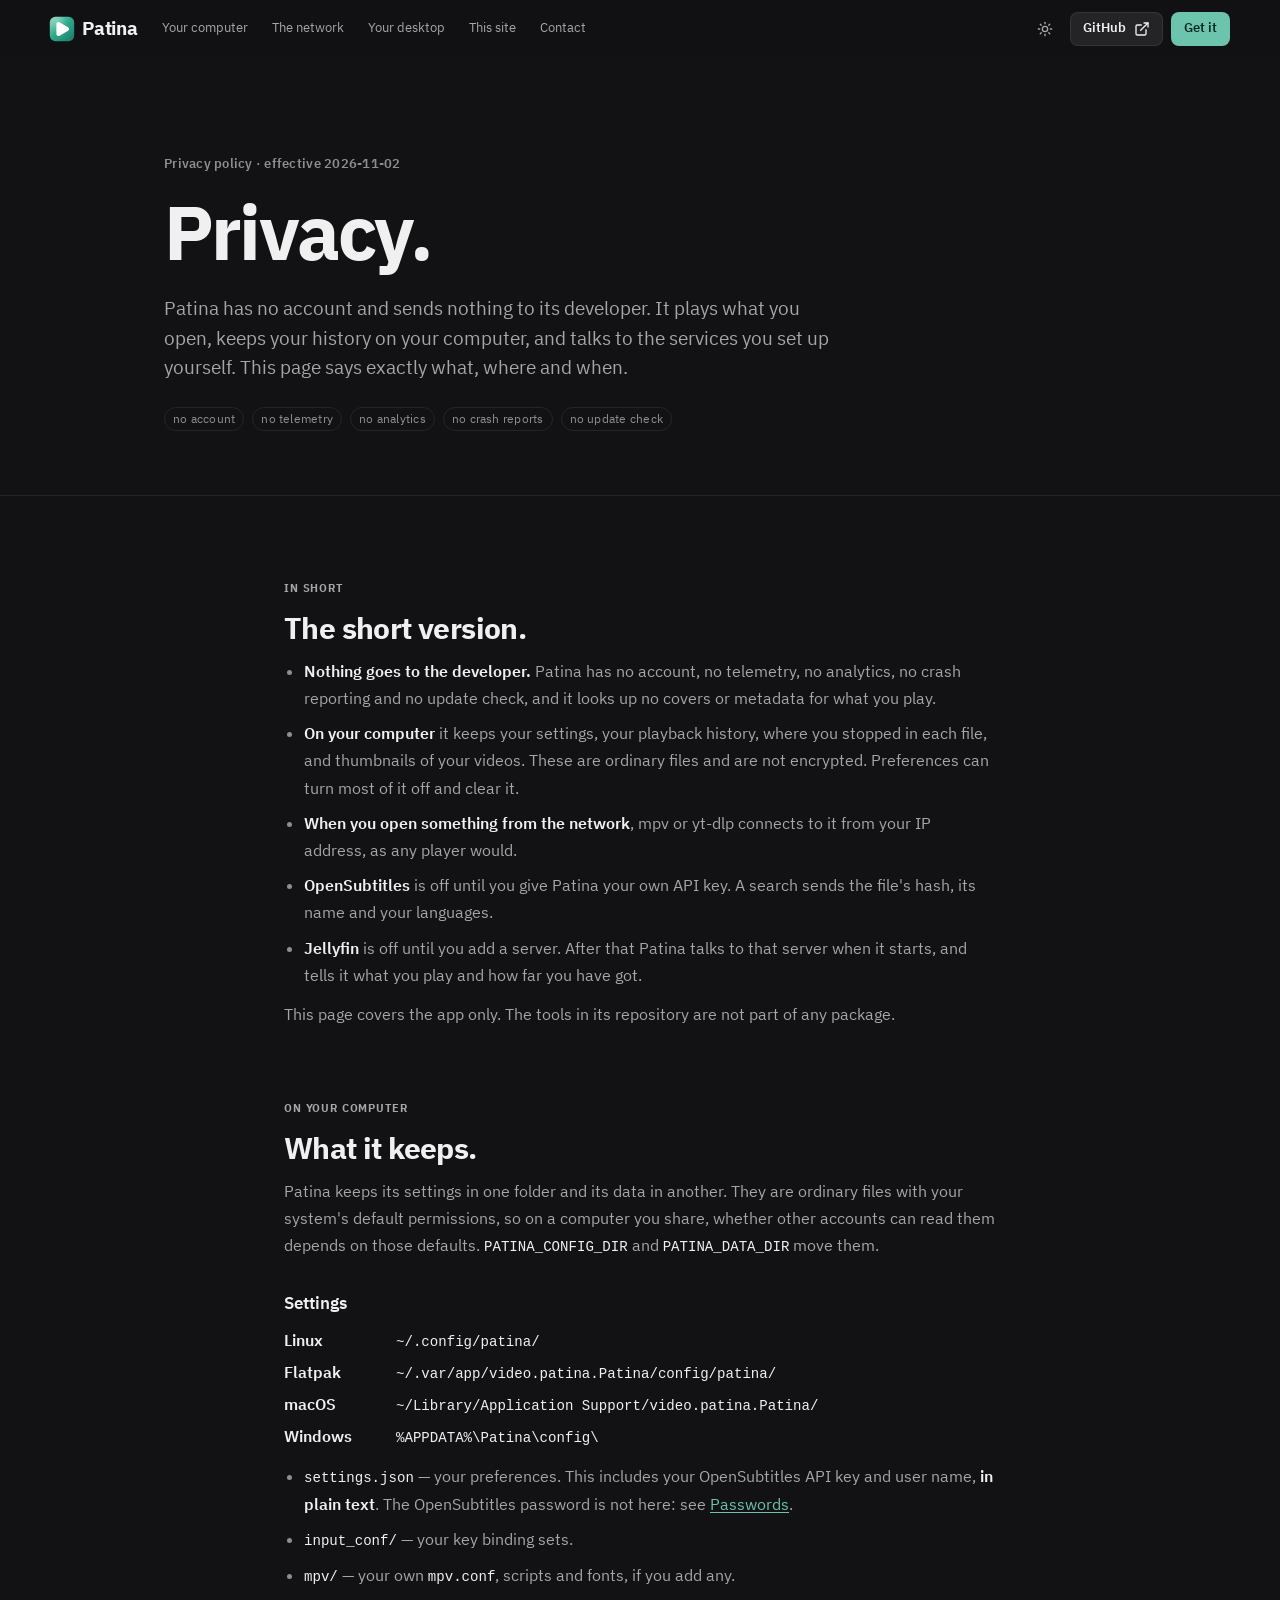
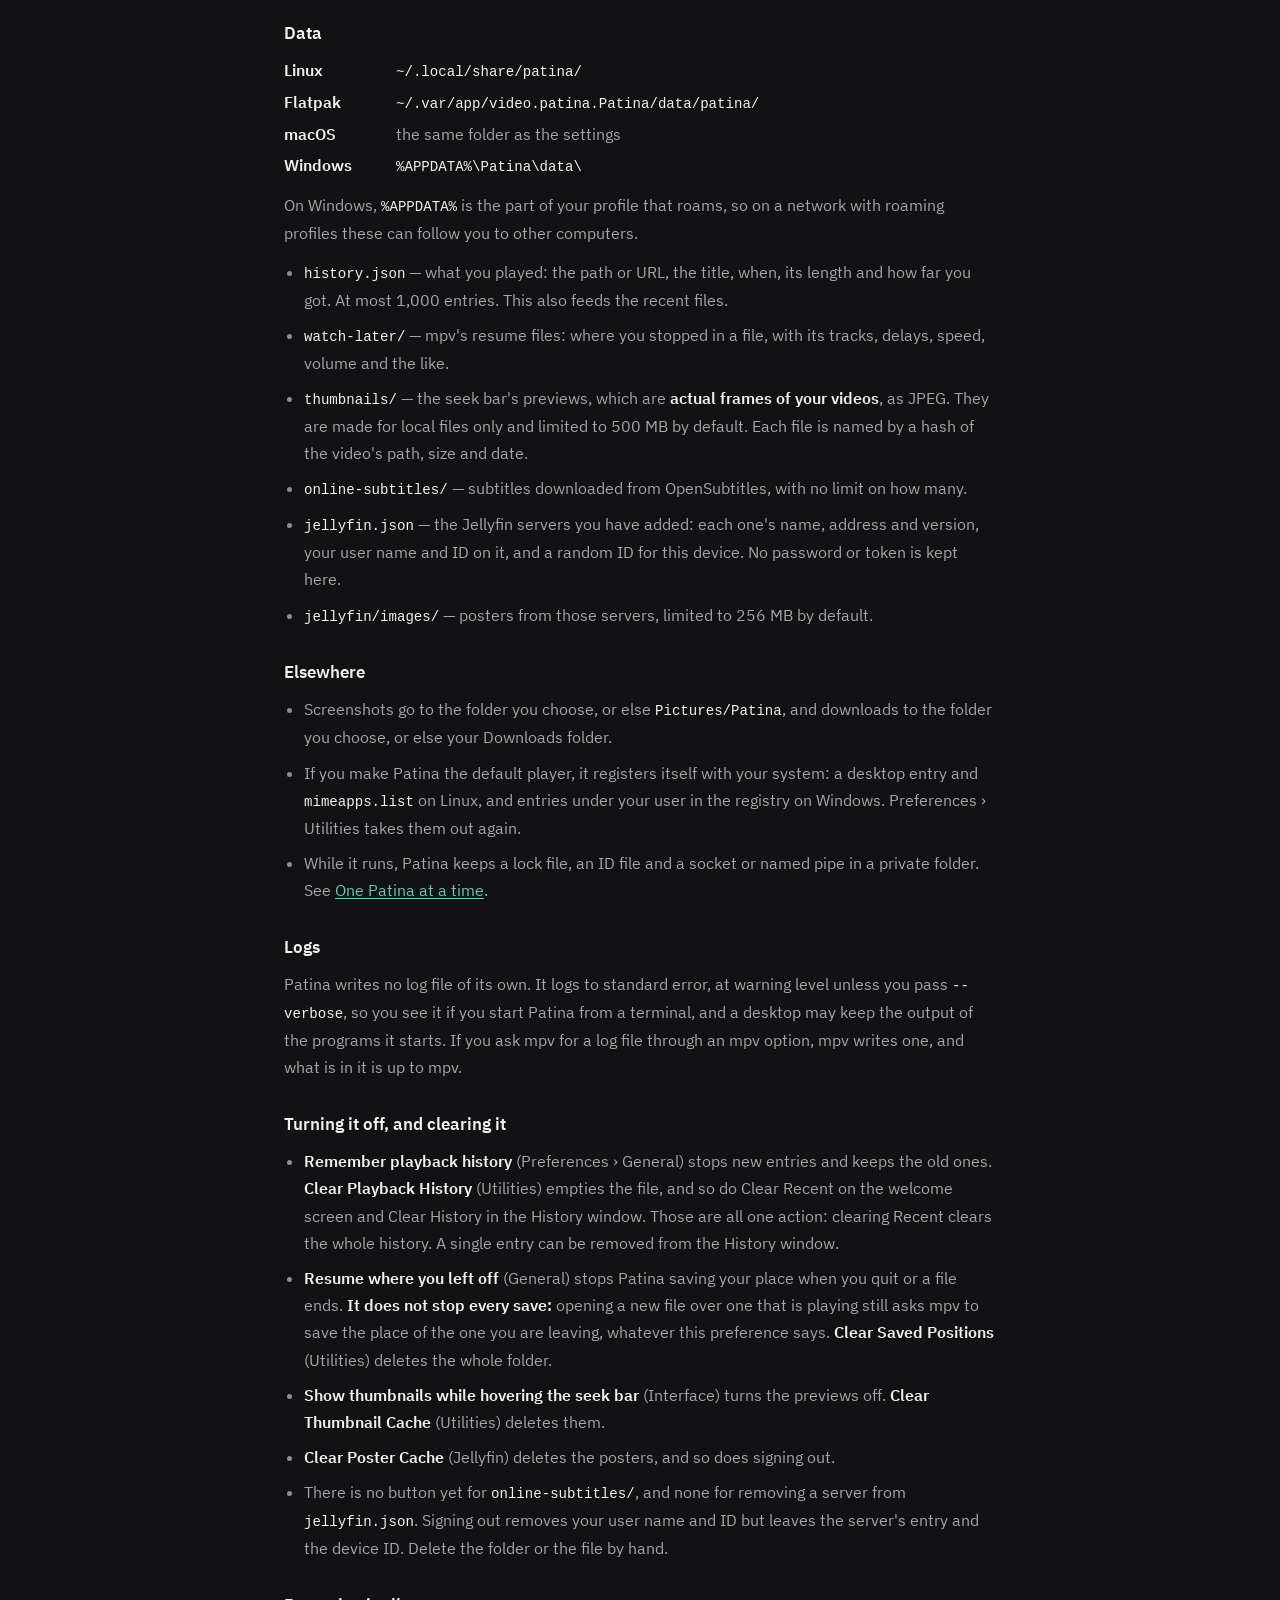
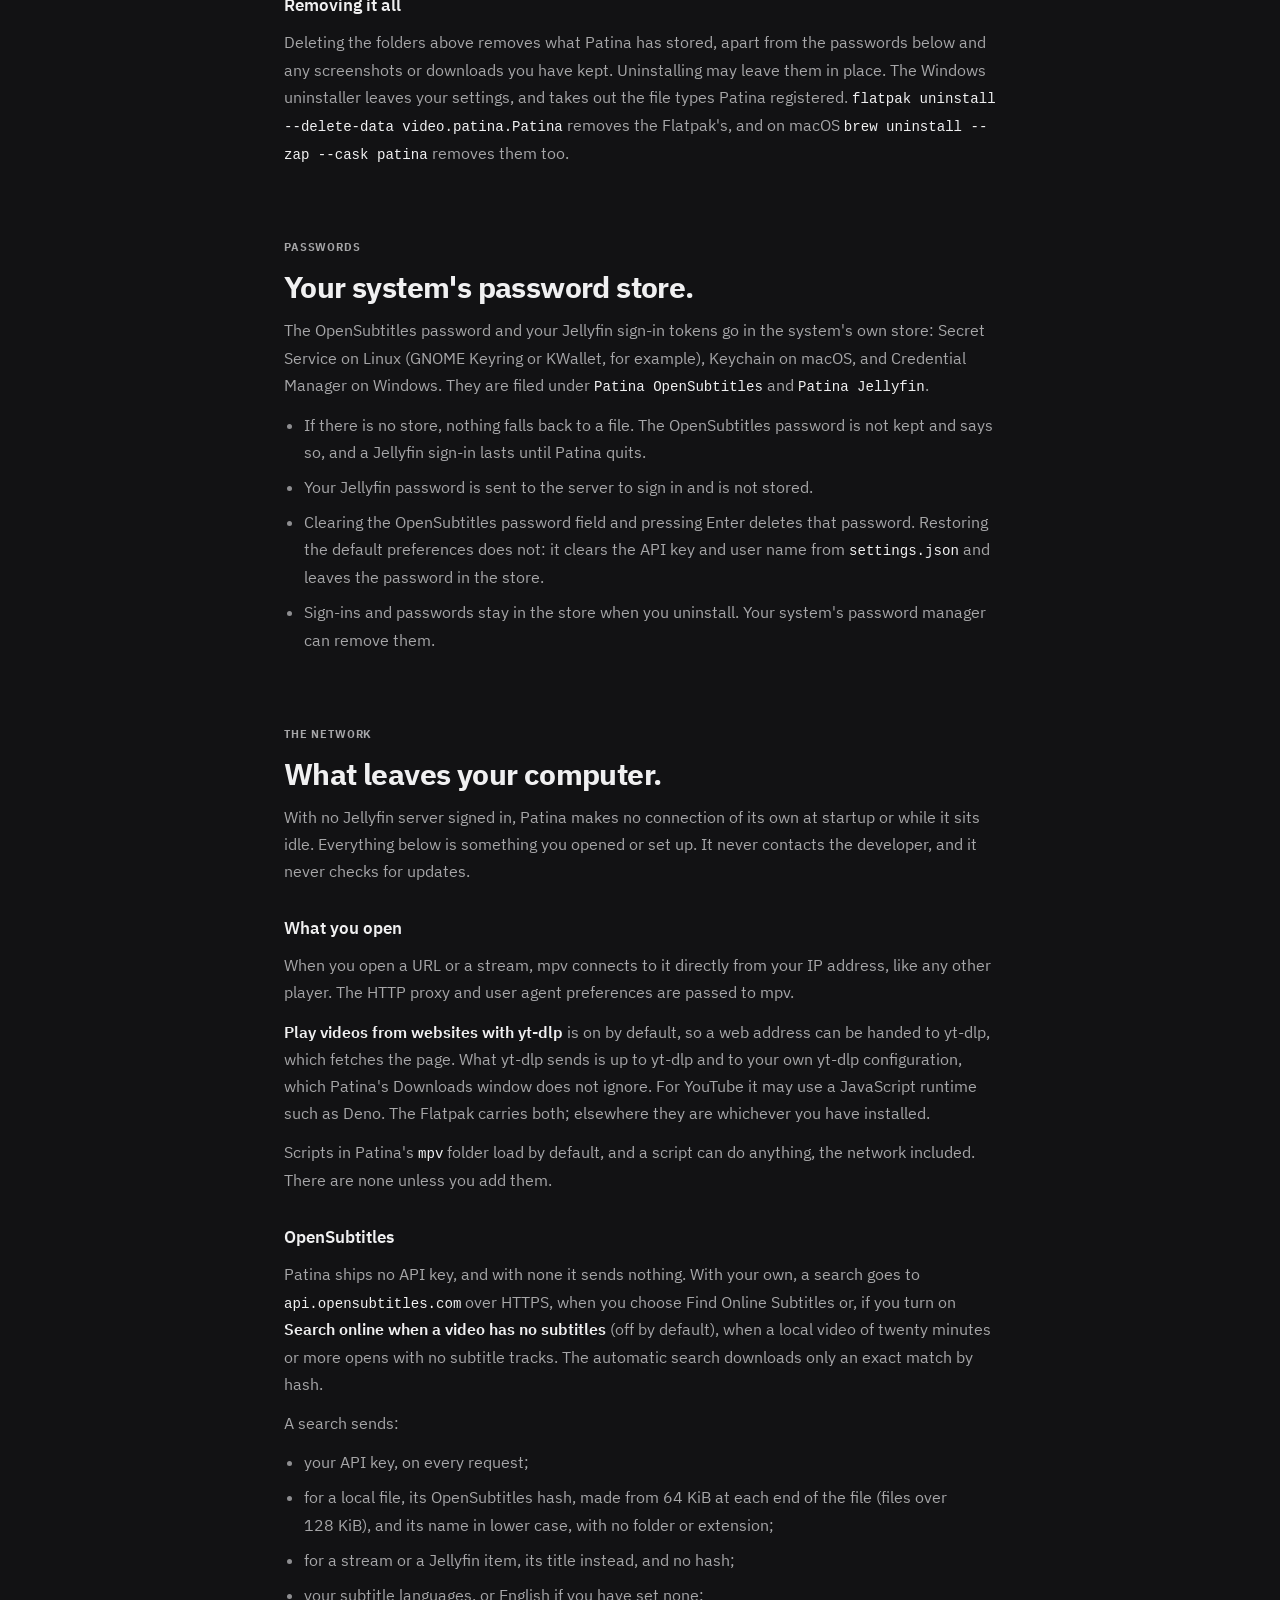
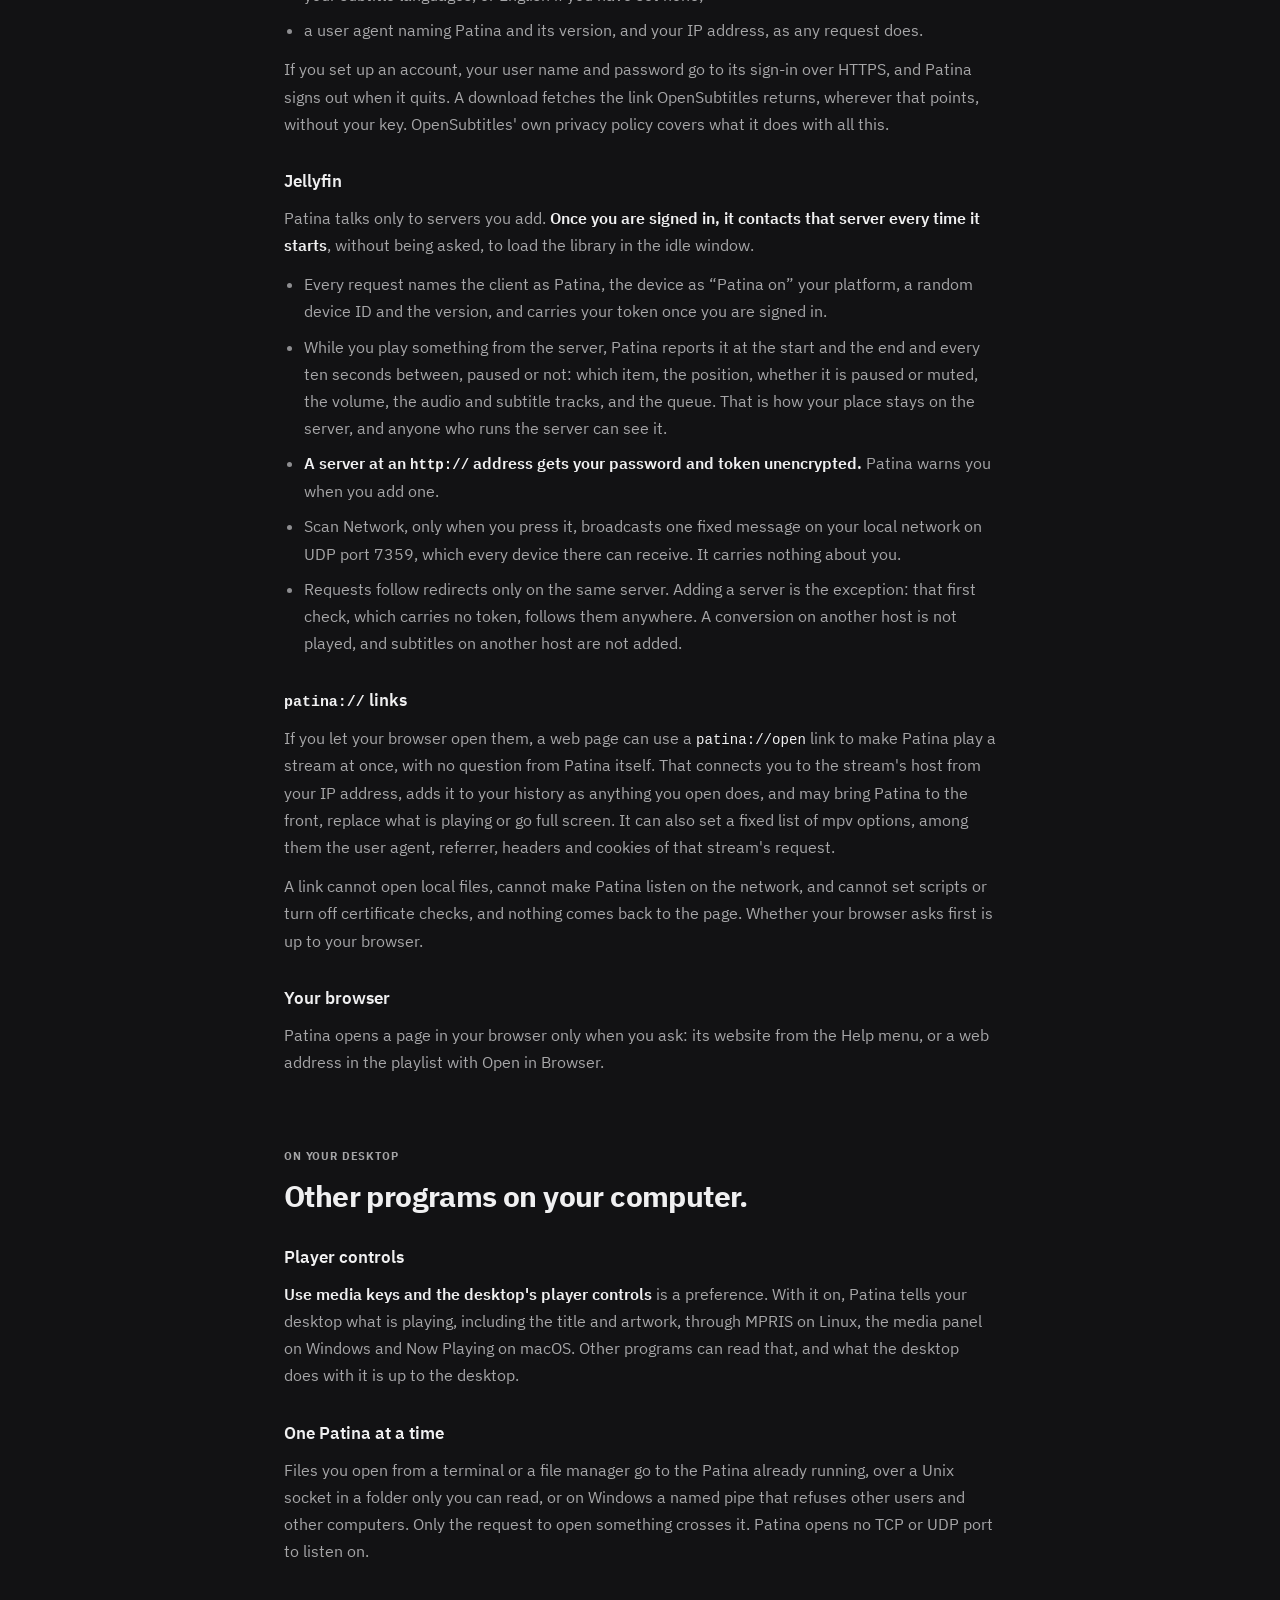
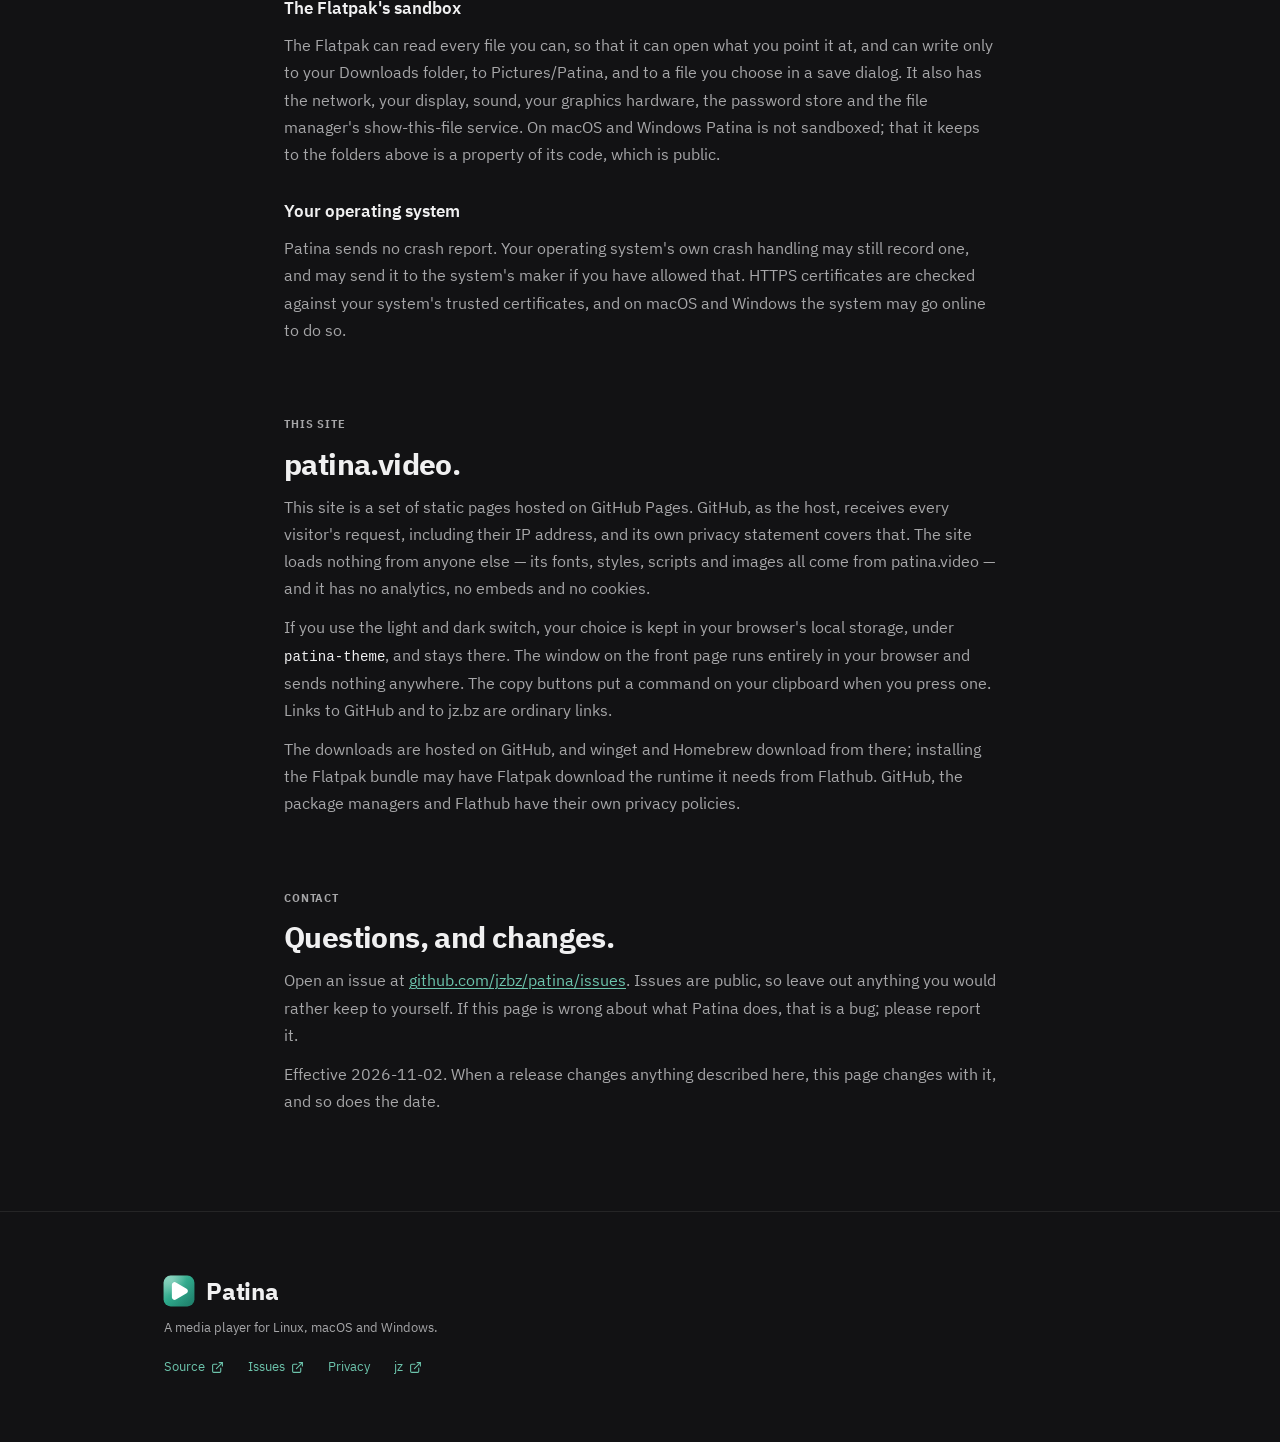
==== privacy/index.html @ 75a0292d "Add the patina.video site The front page rebuilds the player's window from the app's own sizes and w" ====
<!doctype html>
<html lang="en">
<head>
<meta charset="utf-8">
<meta name="viewport" content="width=device-width, initial-scale=1">
<title>Privacy — Patina</title>
<meta name="description" content="What Patina keeps on your computer, what it sends over the network and to whom, and what it does not do.">
<meta name="color-scheme" content="dark light">
<link rel="icon" href="../assets/images/icon.svg" type="image/svg+xml">
<link rel="icon" href="../favicon.png" sizes="32x32">
<link rel="apple-touch-icon" href="../assets/images/apple-touch-icon.png">
<link rel="canonical" href="https://patina.video/privacy/">

<meta name="theme-color" content="#121214">

<meta property="og:type" content="website">
<meta property="og:site_name" content="Patina">
<meta property="og:title" content="Privacy — Patina">
<meta property="og:description" content="What Patina keeps on your computer, what it sends over the network and to whom, and what it does not do.">
<!-- Absolute on purpose, as on the front page: link scrapers fetch these
     without page context. -->
<meta property="og:url" content="https://patina.video/privacy/">
<meta property="og:image" content="https://patina.video/assets/images/og.png">
<meta property="og:image:type" content="image/png">
<meta property="og:image:width" content="1200">
<meta property="og:image:height" content="630">
<meta property="og:image:alt" content="Patina — your video, edge to edge. A media player for Linux, macOS and Windows, shown as a window playing a Mandelbrot set with a floating controller over it.">

<link rel="preload" href="../assets/fonts/ibm-plex-sans-regular.woff2" as="font" type="font/woff2" crossorigin>
<link rel="preload" href="../assets/fonts/ibm-plex-sans-bold.woff2" as="font" type="font/woff2" crossorigin>
<link rel="stylesheet" href="../assets/style.css">

<!-- The same stamp as the front page: a stored choice of light, before the
     first paint. -->
<script>
(function () {
    try {
        if (localStorage.getItem("patina-theme") === "light") {
            document.documentElement.classList.add("light");
        }
    } catch (e) {
        /* No storage available. The stylesheet's dark default stands. */
    }
}());
</script>
</head>
<body>

<!-- Lucide icons, ISC licensed: the one this page uses. -->
<svg class="sprite" aria-hidden="true" focusable="false" width="0" height="0">
  <defs>
    <symbol viewBox="0 0 24 24" id="i-external"><path d="M15 3h6v6"/><path d="M10 14 21 3"/><path d="M18 13v6a2 2 0 0 1-2 2H5a2 2 0 0 1-2-2V8a2 2 0 0 1 2-2h6"/></symbol>
  </defs>
</svg>

<a class="skip" href="#main">Skip to content</a>

<header class="site-head" id="siteHead">
  <div class="head-inner">
    <a class="brand" href="../" aria-label="Patina, home">
      <img class="brand-icon" src="../assets/images/icon.svg" alt="" width="30" height="30">
      <span class="brand-word">Patina</span>
    </a>

    <nav class="head-nav" aria-label="Sections">
      <a href="#computer">Your computer</a>
      <a href="#network">The network</a>
      <a href="#desktop">Your desktop</a>
      <a href="#website">This site</a>
      <a href="#contact">Contact</a>
    </nav>

    <div class="head-actions">
      <button class="btn btn-ghost btn-icon" id="theme-toggle" type="button" hidden
              aria-pressed="false" aria-label="Dark theme">
        <svg class="ico ico-sun" aria-hidden="true" viewBox="0 0 24 24"><circle cx="12" cy="12" r="4"/><path d="M12 2v2"/><path d="M12 20v2"/><path d="m4.93 4.93 1.41 1.41"/><path d="m17.66 17.66 1.41 1.41"/><path d="M2 12h2"/><path d="M20 12h2"/><path d="m6.34 17.66-1.41 1.41"/><path d="m19.07 4.93-1.41 1.41"/></svg>
        <svg class="ico ico-moon" aria-hidden="true" viewBox="0 0 24 24"><path d="M12 3a6 6 0 0 0 9 9 9 9 0 1 1-9-9Z"/></svg>
      </button>
      <a class="btn" href="https://github.com/jzbz/patina">
        GitHub<svg class="ico" aria-hidden="true"><use href="#i-external"/></svg>
      </a>
      <a class="btn btn-primary" href="../#get">Get it</a>
    </div>
  </div>
</header>

<main id="main" tabindex="-1">

<!-- Every statement on this page was read out of the app's source, at master on
     the date below; nothing here comes from watching it run. What mpv, yt-dlp
     and Deno do is their own affair and is said no more strongly than that. -->

<section class="hero" id="top">
  <div class="wrap">
    <p class="eyebrow">Privacy policy &middot; effective 2026-11-02</p>
    <h1 class="hero-h1">Privacy.</h1>
    <p class="hero-deck">
      Patina has no account and sends nothing to its developer. It plays what
      you open, keeps your history on your computer, and talks to the services
      you set up yourself. This page says exactly what, where and when.
    </p>
    <p class="negations"><span>no account</span><span>no telemetry</span><span>no analytics</span><span>no crash reports</span><span>no update check</span></p>
  </div>
</section>

<div class="prose">
  <div class="wrap wrap-narrow">

    <!-- ------------------------------------------------------ in short -->
    <section id="summary" aria-labelledby="summary-h">
      <p class="section-label">In short</p>
      <h2 id="summary-h">The short version.</h2>
      <ul>
        <li>
          <strong>Nothing goes to the developer.</strong> Patina has no account,
          no telemetry, no analytics, no crash reporting and no update check, and
          it looks up no covers or metadata for what you play.
        </li>
        <li>
          <strong>On your computer</strong> it keeps your settings, your playback
          history, where you stopped in each file, and thumbnails of your videos.
          These are ordinary files and are not encrypted. Preferences can turn
          most of it off and clear it.
        </li>
        <li>
          <strong>When you open something from the network</strong>, mpv or
          yt-dlp connects to it from your IP address, as any player would.
        </li>
        <li>
          <strong>OpenSubtitles</strong> is off until you give Patina your own API
          key. A search sends the file's hash, its name and your languages.
        </li>
        <li>
          <strong>Jellyfin</strong> is off until you add a server. After that
          Patina talks to that server when it starts, and tells it what you play
          and how far you have got.
        </li>
      </ul>
      <p>
        This page covers the app only. The tools in its repository are not part
        of any package.
      </p>
    </section>

    <!-- ------------------------------------------------- your computer -->
    <section id="computer" aria-labelledby="computer-h">
      <p class="section-label">On your computer</p>
      <h2 id="computer-h">What it keeps.</h2>
      <p>
        Patina keeps its settings in one folder and its data in another. They
        are ordinary files with your system's default permissions, so on a
        computer you share, whether other accounts can read them depends on
        those defaults. <code>PATINA_CONFIG_DIR</code> and
        <code>PATINA_DATA_DIR</code> move them.
      </p>

      <h3>Settings</h3>
      <ul class="paths">
        <li><b>Linux</b> <span><code>~/.config/patina/</code></span></li>
        <li><b>Flatpak</b> <span><code>~/.var/app/video.patina.Patina/config/patina/</code></span></li>
        <li><b>macOS</b> <span><code>~/Library/Application Support/video.patina.Patina/</code></span></li>
        <li><b>Windows</b> <span><code>%APPDATA%\Patina\config\</code></span></li>
      </ul>
      <ul>
        <li>
          <code>settings.json</code> &mdash; your preferences. This includes your
          OpenSubtitles API key and user name, <strong>in plain text</strong>. The
          OpenSubtitles password is not here: see <a href="#passwords">Passwords</a>.
        </li>
        <li><code>input_conf/</code> &mdash; your key binding sets.</li>
        <li><code>mpv/</code> &mdash; your own <code>mpv.conf</code>, scripts and fonts, if you add any.</li>
      </ul>

      <h3>Data</h3>
      <ul class="paths">
        <li><b>Linux</b> <span><code>~/.local/share/patina/</code></span></li>
        <li><b>Flatpak</b> <span><code>~/.var/app/video.patina.Patina/data/patina/</code></span></li>
        <li><b>macOS</b> <span>the same folder as the settings</span></li>
        <li><b>Windows</b> <span><code>%APPDATA%\Patina\data\</code></span></li>
      </ul>
      <p>
        On Windows, <code>%APPDATA%</code> is the part of your profile that roams,
        so on a network with roaming profiles these can follow you to other
        computers.
      </p>
      <ul>
        <li>
          <code>history.json</code> &mdash; what you played: the path or URL, the
          title, when, its length and how far you got. At most 1,000 entries. This
          also feeds the recent files.
        </li>
        <li>
          <code>watch-later/</code> &mdash; mpv's resume files: where you stopped
          in a file, with its tracks, delays, speed, volume and the like.
        </li>
        <li>
          <code>thumbnails/</code> &mdash; the seek bar's previews, which are
          <strong>actual frames of your videos</strong>, as JPEG. They are made for
          local files only and limited to 500&nbsp;MB by default. Each file is named
          by a hash of the video's path, size and date.
        </li>
        <li>
          <code>online-subtitles/</code> &mdash; subtitles downloaded from
          OpenSubtitles, with no limit on how many.
        </li>
        <li>
          <code>jellyfin.json</code> &mdash; the Jellyfin servers you have added:
          each one's name, address and version, your user name and ID on it, and a
          random ID for this device. No password or token is kept here.
        </li>
        <li>
          <code>jellyfin/images/</code> &mdash; posters from those servers, limited
          to 256&nbsp;MB by default.
        </li>
      </ul>

      <h3>Elsewhere</h3>
      <ul>
        <li>
          Screenshots go to the folder you choose, or else
          <code>Pictures/Patina</code>, and downloads to the folder you choose, or
          else your Downloads folder.
        </li>
        <li>
          If you make Patina the default player, it registers itself with your
          system: a desktop entry and <code>mimeapps.list</code> on Linux, and
          entries under your user in the registry on Windows. Preferences &rsaquo;
          Utilities takes them out again.
        </li>
        <li>
          While it runs, Patina keeps a lock file, an ID file and a socket or named
          pipe in a private folder. See <a href="#one-patina">One Patina at a time</a>.
        </li>
      </ul>

      <h3>Logs</h3>
      <p>
        Patina writes no log file of its own. It logs to standard error, at
        warning level unless you pass <code>--verbose</code>, so you see it if you
        start Patina from a terminal, and a desktop may keep the output of the
        programs it starts. If you ask mpv for a log file through an mpv option,
        mpv writes one, and what is in it is up to mpv.
      </p>

      <h3 id="turning-off">Turning it off, and clearing it</h3>
      <ul>
        <li>
          <strong>Remember playback history</strong> (Preferences &rsaquo; General)
          stops new entries and keeps the old ones. <strong>Clear Playback
          History</strong> (Utilities) empties the file, and so do Clear Recent on
          the welcome screen and Clear History in the History window. Those are all
          one action: clearing Recent clears the whole history. A single entry can
          be removed from the History window.
        </li>
        <li>
          <strong>Resume where you left off</strong> (General) stops Patina saving
          your place when you quit or a file ends. <strong>It does not stop every
          save:</strong> opening a new file over one that is playing still asks mpv
          to save the place of the one you are leaving, whatever this preference
          says. <strong>Clear Saved Positions</strong> (Utilities) deletes the whole
          folder.
        </li>
        <li>
          <strong>Show thumbnails while hovering the seek bar</strong> (Interface)
          turns the previews off. <strong>Clear Thumbnail Cache</strong> (Utilities)
          deletes them.
        </li>
        <li>
          <strong>Clear Poster Cache</strong> (Jellyfin) deletes the posters, and so
          does signing out.
        </li>
        <li>
          There is no button yet for <code>online-subtitles/</code>, and none for
          removing a server from <code>jellyfin.json</code>. Signing out removes your
          user name and ID but leaves the server's entry and the device ID. Delete
          the folder or the file by hand.
        </li>
      </ul>

      <h3>Removing it all</h3>
      <p>
        Deleting the folders above removes what Patina has stored, apart from the
        passwords below and any screenshots or downloads you have kept.
        Uninstalling may leave them in place. The Windows uninstaller leaves your
        settings, and takes out the file types Patina registered.
        <code>flatpak uninstall --delete-data video.patina.Patina</code> removes the
        Flatpak's, and on macOS <code>brew uninstall --zap --cask patina</code>
        removes them too.
      </p>
    </section>

    <!-- ---------------------------------------------------- passwords -->
    <section id="passwords" aria-labelledby="passwords-h">
      <p class="section-label">Passwords</p>
      <h2 id="passwords-h">Your system's password store.</h2>
      <p>
        The OpenSubtitles password and your Jellyfin sign-in tokens go in the
        system's own store: Secret Service on Linux (GNOME Keyring or KWallet, for
        example), Keychain on macOS, and Credential Manager on Windows. They are
        filed under <code>Patina OpenSubtitles</code> and <code>Patina Jellyfin</code>.
      </p>
      <ul>
        <li>
          If there is no store, nothing falls back to a file. The OpenSubtitles
          password is not kept and says so, and a Jellyfin sign-in lasts until
          Patina quits.
        </li>
        <li>Your Jellyfin password is sent to the server to sign in and is not stored.</li>
        <li>
          Clearing the OpenSubtitles password field and pressing Enter deletes that
          password. Restoring the default preferences does not: it clears the API
          key and user name from <code>settings.json</code> and leaves the password
          in the store.
        </li>
        <li>
          Sign-ins and passwords stay in the store when you uninstall. Your system's
          password manager can remove them.
        </li>
      </ul>
    </section>

    <!-- ---------------------------------------------------- the network -->
    <section id="network" aria-labelledby="network-h">
      <p class="section-label">The network</p>
      <h2 id="network-h">What leaves your computer.</h2>
      <p>
        With no Jellyfin server signed in, Patina makes no connection of its own at
        startup or while it sits idle. Everything below is something you opened or
        set up. It never contacts the developer, and it never checks for updates.
      </p>

      <h3>What you open</h3>
      <p>
        When you open a URL or a stream, mpv connects to it directly from your IP
        address, like any other player. The HTTP proxy and user agent preferences
        are passed to mpv.
      </p>
      <p>
        <strong>Play videos from websites with yt-dlp</strong> is on by default, so
        a web address can be handed to yt-dlp, which fetches the page. What yt-dlp
        sends is up to yt-dlp and to your own yt-dlp configuration, which Patina's
        Downloads window does not ignore. For YouTube it may use a JavaScript
        runtime such as Deno. The Flatpak carries both; elsewhere they are whichever
        you have installed.
      </p>
      <p>
        Scripts in Patina's <code>mpv</code> folder load by default, and a script can
        do anything, the network included. There are none unless you add them.
      </p>

      <h3>OpenSubtitles</h3>
      <p>
        Patina ships no API key, and with none it sends nothing. With your own, a
        search goes to <code>api.opensubtitles.com</code> over HTTPS, when you choose
        Find Online Subtitles or, if you turn on <strong>Search online when a video
        has no subtitles</strong> (off by default), when a local video of twenty
        minutes or more opens with no subtitle tracks. The automatic search downloads
        only an exact match by hash.
      </p>
      <p>A search sends:</p>
      <ul>
        <li>your API key, on every request;</li>
        <li>
          for a local file, its OpenSubtitles hash, made from 64&nbsp;KiB at each end
          of the file (files over 128&nbsp;KiB), and its name in lower case, with no
          folder or extension;
        </li>
        <li>for a stream or a Jellyfin item, its title instead, and no hash;</li>
        <li>your subtitle languages, or English if you have set none;</li>
        <li>a user agent naming Patina and its version, and your IP address, as any request does.</li>
      </ul>
      <p>
        If you set up an account, your user name and password go to its sign-in over
        HTTPS, and Patina signs out when it quits. A download fetches the link
        OpenSubtitles returns, wherever that points, without your key. OpenSubtitles'
        own privacy policy covers what it does with all this.
      </p>

      <h3>Jellyfin</h3>
      <p>
        Patina talks only to servers you add. <strong>Once you are signed in, it
        contacts that server every time it starts</strong>, without being asked, to
        load the library in the idle window.
      </p>
      <ul>
        <li>
          Every request names the client as Patina, the device as &ldquo;Patina on&rdquo;
          your platform, a random device ID and the version, and carries your token
          once you are signed in.
        </li>
        <li>
          While you play something from the server, Patina reports it at the start and
          the end and every ten seconds between, paused or not: which item, the
          position, whether it is paused or muted, the volume, the audio and subtitle
          tracks, and the queue. That is how your place stays on the server, and anyone
          who runs the server can see it.
        </li>
        <li>
          <strong>A server at an <code>http://</code> address gets your password and
          token unencrypted.</strong> Patina warns you when you add one.
        </li>
        <li>
          Scan Network, only when you press it, broadcasts one fixed message on your
          local network on UDP port 7359, which every device there can receive. It
          carries nothing about you.
        </li>
        <li>
          Requests follow redirects only on the same server. Adding a server is the
          exception: that first check, which carries no token, follows them anywhere. A
          conversion on another host is not played, and subtitles on another host are
          not added.
        </li>
      </ul>

      <h3><code>patina://</code> links</h3>
      <p>
        If you let your browser open them, a web page can use a
        <code>patina://open</code> link to make Patina play a stream at once, with no
        question from Patina itself. That connects you to the stream's host from your
        IP address, adds it to your history as anything you open does, and may bring
        Patina to the front, replace what is playing or go full screen. It can also set
        a fixed list of mpv options, among them the user agent, referrer, headers and
        cookies of that stream's request.
      </p>
      <p>
        A link cannot open local files, cannot make Patina listen on the network, and
        cannot set scripts or turn off certificate checks, and nothing comes back to the
        page. Whether your browser asks first is up to your browser.
      </p>

      <h3>Your browser</h3>
      <p>
        Patina opens a page in your browser only when you ask: its website from the Help
        menu, or a web address in the playlist with Open in Browser.
      </p>
    </section>

    <!-- --------------------------------------------------- your desktop -->
    <section id="desktop" aria-labelledby="desktop-h">
      <p class="section-label">On your desktop</p>
      <h2 id="desktop-h">Other programs on your computer.</h2>

      <h3>Player controls</h3>
      <p>
        <strong>Use media keys and the desktop's player controls</strong> is a
        preference. With it on, Patina tells your desktop what is playing, including
        the title and artwork, through MPRIS on Linux, the media panel on Windows and
        Now Playing on macOS. Other programs can read that, and what the desktop does
        with it is up to the desktop.
      </p>

      <h3 id="one-patina">One Patina at a time</h3>
      <p>
        Files you open from a terminal or a file manager go to the Patina already
        running, over a Unix socket in a folder only you can read, or on Windows a named
        pipe that refuses other users and other computers. Only the request to open
        something crosses it. Patina opens no TCP or UDP port to listen on.
      </p>

      <h3>The Flatpak's sandbox</h3>
      <p>
        The Flatpak can read every file you can, so that it can open what you point it
        at, and can write only to your Downloads folder, to Pictures/Patina, and to a
        file you choose in a save dialog. It also has the network, your display, sound,
        your graphics hardware, the password store and the file manager's
        show-this-file service. On macOS and Windows Patina is not sandboxed; that it
        keeps to the folders above is a property of its code, which is public.
      </p>

      <h3>Your operating system</h3>
      <p>
        Patina sends no crash report. Your operating system's own crash handling may
        still record one, and may send it to the system's maker if you have allowed
        that. HTTPS certificates are checked against your system's trusted certificates,
        and on macOS and Windows the system may go online to do so.
      </p>
    </section>

    <!-- -------------------------------------------------------- website -->
    <section id="website" aria-labelledby="website-h">
      <p class="section-label">This site</p>
      <h2 id="website-h">patina.video.</h2>
      <p>
        This site is a set of static pages hosted on GitHub Pages. GitHub, as the host,
        receives every visitor's request, including their IP address, and its own
        privacy statement covers that. The site loads nothing from anyone else &mdash;
        its fonts, styles, scripts and images all come from patina.video &mdash; and it
        has no analytics, no embeds and no cookies.
      </p>
      <p>
        If you use the light and dark switch, your choice is kept in your browser's local
        storage, under <code>patina-theme</code>, and stays there. The window on the front
        page runs entirely in your browser and sends nothing anywhere. The copy buttons
        put a command on your clipboard when you press one. Links to GitHub and to jz.bz
        are ordinary links.
      </p>
      <p>
        The downloads are hosted on GitHub, and winget and Homebrew download from
        there; installing the Flatpak bundle may have Flatpak download the runtime it needs
        from Flathub. GitHub, the package managers and Flathub have their own privacy
        policies.
      </p>
    </section>

    <!-- -------------------------------------------------------- contact -->
    <section id="contact" aria-labelledby="contact-h">
      <p class="section-label">Contact</p>
      <h2 id="contact-h">Questions, and changes.</h2>
      <p>
        Open an issue at
        <a href="https://github.com/jzbz/patina/issues">github.com/jzbz/patina/issues</a>.
        Issues are public, so leave out anything you would rather keep to yourself. If
        this page is wrong about what Patina does, that is a bug; please report it.
      </p>
      <p>
        Effective 2026-11-02. When a release changes anything described here, this page changes with it, and so does the date.
      </p>
    </section>

  </div>
</div>

</main>

<footer class="colophon">
  <div class="wrap colophon-inner">
    <div class="colophon-brand">
      <img class="brand-icon" src="../assets/images/icon.svg" alt="" width="38" height="38">
      <span class="wordmark">Patina</span>
      <p>A media player for Linux, macOS and Windows.</p>
    </div>

    <nav class="colophon-links" aria-label="Elsewhere">
      <a href="https://github.com/jzbz/patina">Source<svg class="ico" aria-hidden="true"><use href="#i-external"/></svg></a>
      <a href="https://github.com/jzbz/patina/issues">Issues<svg class="ico" aria-hidden="true"><use href="#i-external"/></svg></a>
      <a href="./">Privacy</a>
      <a href="https://jz.bz/">jz<svg class="ico" aria-hidden="true"><use href="#i-external"/></svg></a>
    </nav>
  </div>
</footer>

<script src="../assets/main.js"></script>
</body>
</html>
---- assets/style.css ----
/* patina.video
 *
 * The page's own tokens come first and move with the theme. The window rebuilt
 * in the page has its tokens further down, transcribed from the app's
 * ui/theme.slint: Patina has one palette, a dark one, so that window stays dark
 * on the light page as well, as the app would.
 */

/* ---------------------------------------------------------------- fonts */

/* IBM Plex Sans, which the app compiles in so that it looks the same on every
   system. These are the app's own files in WOFF2, otherwise untouched: "Plex"
   is a Reserved Font Name, and a subset would be a modified version that could
   not keep it. SIL Open Font License 1.1; see fonts/OFL.txt. */
@font-face {
    font-family: "IBM Plex Sans";
    src: url("fonts/ibm-plex-sans-regular.woff2") format("woff2");
    font-weight: 400;
    font-display: swap;
}
@font-face {
    font-family: "IBM Plex Sans";
    src: url("fonts/ibm-plex-sans-semibold.woff2") format("woff2");
    font-weight: 600;
    font-display: swap;
}
@font-face {
    font-family: "IBM Plex Sans";
    src: url("fonts/ibm-plex-sans-bold.woff2") format("woff2");
    font-weight: 700;
    font-display: swap;
}

/* --------------------------------------------------------------- tokens */

/* Dark is the default for everyone: this is a page about looking at video, and
   the app has no other palette. The theme control opts out into `.light`, and
   that choice is remembered. */
:root {
    /* The app's greys, which have no blue in them: smoke rather than
       the slate of the sibling sites. */
    --bg: #121214;
    --surface: #1b1b1d;
    --raised: #242426;
    --sunken: #0d0d0f;

    --hover: #ffffff14;
    --glass-raised: #ffffff24;

    --border: #ffffff14;
    --border-strong: #ffffff24;

    --text: #f0f0f1;
    /* theme.slint's secondary-text, #ffffff99, flattened onto the background.
       Its tertiary #ffffff5c is 2.9:1 there, too faint for what it would carry
       on a page, so this is lifted to 5.6:1. */
    --dim: #a6a6a8;
    --faint: #8e8e91;

    /* Verdigris: theme.slint's `playing`, the one green in the app, and a tone
       out of the icon's ground. The app's blue stays in the window, where it
       means what it means there. #0b2a23 on it is 7.5:1. */
    --accent: #6cc4ac;
    --accent-hover: #8fd6c2;
    --accent-ink: #0b2a23;

    --s1: 4px;
    --s2: 8px;
    --s3: 12px;
    --s4: 18px;
    --s5: 24px;
    --s6: 32px;

    --r-sm: 8px;
    --r-md: 12px;

    --t-micro: 10.5px;
    --t-small: 11.5px;
    --t-body: 13px;
    --t-title: 15px;
    --t-heading: 17px;

    --t-prose: 16px;
    --t-deck: 19px;

    --w-regular: 400;
    --w-medium: 600;
    --w-bold: 700;

    /* `quick` answers a pointer, `settle` is the window's own 200ms fade, and
       `ambient` is the glow, which nobody is meant to watch. */
    --quick: 120ms;
    --settle: 200ms;
    --ambient: 1200ms;

    --ui: "IBM Plex Sans", system-ui, -apple-system, "Segoe UI", Roboto,
        "Helvetica Neue", Arial, sans-serif;
    /* The application ships no monospace face, so machine values get whatever
       the platform calls its own. */
    --mono: ui-monospace, SFMono-Regular, "SF Mono", Menlo, Consolas,
        "Liberation Mono", monospace;
}

/* Chosen from the theme control only. */
:root.light {
    --bg: #f6f7f5;
    --surface: #ffffff;
    --raised: #eef0ed;
    --sunken: #ebedea;

    --hover: #0000000a;
    --glass-raised: #00000012;

    --border: #e1e4df;
    --border-strong: #cdd1cb;

    --text: #15191a;
    --dim: #535b58;
    --faint: #626a67;

    /* The icon's far corner and a step past it: #6cc4ac on white is 2:1, and
       this is 5.9:1. */
    --accent: #12705c;
    --accent-hover: #0e5c4b;
    --accent-ink: #ffffff;
}

/* Held for one frame while the theme is switched: a transition whose value
   comes from a custom property does not re-run when that property changes, so
   whatever carries one would stay on the old palette. */
:root.theming *,
:root.theming *::before,
:root.theming *::after {
    transition: none !important;
}

/* ----------------------------------------------------------------- base */

*, *::before, *::after { box-sizing: border-box; }

[hidden] { display: none !important; }

html {
    -webkit-text-size-adjust: 100%;
    scroll-behavior: smooth;
    scroll-padding-top: 76px;
}

body {
    margin: 0;
    background: var(--bg);
    color: var(--text);
    font-family: var(--ui);
    font-size: var(--t-prose);
    font-synthesis: none;
    line-height: 1.6;
    -webkit-font-smoothing: antialiased;
    overflow-x: clip;
}

h1, h2, h3, p, ul, ol, figure, blockquote, dl, dd, pre { margin: 0; }
ul, ol { padding: 0; list-style: none; }

a {
    color: var(--accent);
    text-decoration-thickness: 1px;
    text-underline-offset: 2px;
}
a:hover { color: var(--accent-hover); }

code, kbd, samp, pre { font-family: var(--mono); font-synthesis: none; }
code { font-size: 0.88em; }

svg { display: block; }

:focus-visible {
    outline: 2px solid var(--accent);
    outline-offset: 2px;
    border-radius: var(--r-sm);
}

.visually-hidden {
    position: absolute;
    width: 1px; height: 1px;
    margin: -1px; padding: 0;
    overflow: hidden;
    clip-path: inset(50%);
    white-space: nowrap;
}

.skip {
    position: absolute;
    left: var(--s3);
    top: -100px;
    z-index: 40;
    padding: var(--s2) var(--s3);
    border-radius: var(--r-sm);
    background: var(--accent);
    color: var(--accent-ink);
    font-size: var(--t-body);
    font-weight: var(--w-medium);
    text-decoration: none;
    transition: top var(--quick) ease-out;
}
.skip:focus { top: var(--s3); color: var(--accent-ink); }

.sprite { position: absolute; }

/* Lucide's whole set is one 24x24 grid on a 2px round-cap stroke, so the
   attributes live here once rather than on every symbol. The app fills its
   transport glyphs, and so does `.ico-fill`. */
.ico {
    width: 16px; height: 16px;
    flex: none;
    fill: none;
    stroke: currentColor;
    stroke-width: 2;
    stroke-linecap: round;
    stroke-linejoin: round;
}
.ico-fill { fill: currentColor; }

/* ------------------------------------------------------------ containers */

.wrap {
    width: 100%;
    max-width: 1000px;
    margin: 0 auto;
    padding: 0 var(--s5);
}
.wrap-wide {
    width: 100%;
    max-width: 1228px;
    margin: 0 auto;
    padding: 0 var(--s5);
}
.wrap-narrow { max-width: 760px; }
.center { text-align: center; }

/* ---------------------------------------------------------- page chrome */

.site-head {
    position: sticky;
    top: 0;
    z-index: 10;
    height: 58px;
    border-bottom: 1px solid transparent;
    /* The flat colour is the fallback: a declaration using color-mix is
       dropped whole where color-mix is not understood. */
    background: var(--bg);
    background: color-mix(in srgb, var(--bg) 86%, transparent);
    -webkit-backdrop-filter: saturate(1.4) blur(12px);
    backdrop-filter: saturate(1.4) blur(12px);
    transition: border-color var(--quick) ease-out,
                background-color var(--quick) ease-out;
}
.site-head.is-stuck {
    border-bottom-color: var(--border);
    background: var(--bg);
    background: color-mix(in srgb, var(--bg) 94%, transparent);
}

.head-inner {
    display: flex;
    align-items: center;
    gap: var(--s5);
    height: 100%;
    /* Same as .wrap-wide, so the wordmark lines up with the window below. */
    max-width: 1228px;
    margin: 0 auto;
    padding: 0 var(--s5);
}

.brand {
    display: flex;
    align-items: center;
    gap: var(--s2);
    color: var(--text);
    text-decoration: none;
}
.brand:hover { color: var(--text); }
/* The app's icon has a 24-unit margin on its 256 grid, for Flathub. Here that
   margin would only make the tile look small and off the baseline. */
.brand-icon { width: 30px; height: 30px; margin: -3px; flex: none; }
/* The app sets its own name in Plex Sans Bold on the welcome screen, and has
   no other wordmark. */
.brand-word,
.wordmark {
    font-weight: var(--w-bold);
    letter-spacing: -0.01em;
    line-height: 1;
}
.brand-word { font-size: 19px; }

.head-nav {
    display: flex;
    gap: var(--s5);
    margin-right: auto;
    font-size: var(--t-body);
}
.head-nav a {
    color: var(--dim);
    text-decoration: none;
    transition: color var(--quick) ease-out;
}
.head-nav a:hover { color: var(--text); }

.head-actions { display: flex; align-items: center; gap: var(--s2); }

/* --------------------------------------------------------------- buttons */

.btn {
    display: inline-flex;
    align-items: center;
    justify-content: center;
    gap: var(--s2);
    height: 34px;
    padding: 0 var(--s3);
    border: 1px solid var(--border);
    border-radius: var(--r-sm);
    background: var(--raised);
    color: var(--text);
    font: inherit;
    font-size: var(--t-body);
    font-weight: var(--w-medium);
    text-decoration: none;
    white-space: nowrap;
    cursor: pointer;
    transition: background-color var(--quick) ease-out, color var(--quick) ease-out,
                border-color var(--quick) ease-out;
}
.btn:hover { background: var(--glass-raised); color: var(--text); }
.btn-primary {
    border-color: transparent;
    background: var(--accent);
    color: var(--accent-ink);
}
.btn-primary:hover { background: var(--accent-hover); color: var(--accent-ink); }
.btn-ghost { border-color: transparent; background: transparent; color: var(--dim); }
.btn-ghost:hover { background: var(--hover); color: var(--text); }
.btn-icon { width: 34px; padding: 0; }
.btn-lg { height: 44px; padding: 0 var(--s5); font-size: var(--t-title); }

.ico-moon { display: none; }
:root.light .ico-sun { display: none; }
:root.light .ico-moon { display: block; }

/* ------------------------------------------------------------------ hero */

.hero { padding: 96px 0 64px; }

.eyebrow {
    color: var(--faint);
    font-size: var(--t-body);
    font-weight: var(--w-medium);
    letter-spacing: 0.02em;
}

.hero-h1 {
    margin-top: var(--s4);
    font-size: clamp(40px, 7.4vw, 76px);
    font-weight: var(--w-bold);
    line-height: 1.02;
    letter-spacing: -0.03em;
}

.hero-deck {
    max-width: 62ch;
    margin-top: var(--s5);
    color: var(--dim);
    font-size: var(--t-deck);
    line-height: 1.55;
}

.hero-stack {
    margin-top: var(--s5);
    color: var(--faint);
    font-size: var(--t-body);
    line-height: 2;
}
.negations { display: flex; flex-wrap: wrap; gap: var(--s2); margin-top: var(--s2); color: var(--faint); }
.negations span {
    padding: 2px var(--s2);
    border: 1px solid var(--border);
    border-radius: 999px;
    font-size: var(--t-small);
    letter-spacing: 0.02em;
}
.hero-deck + .negations { margin-top: var(--s5); }

.hero-actions {
    display: flex;
    flex-wrap: wrap;
    align-items: center;
    gap: var(--s3);
    margin-top: var(--s6);
}

/* ------------------------------------------------------- the app window
 *
 * Rebuilt from ui/controls.slint, ui/sidebar.slint and ui/theme.slint, at the
 * app's own sizes: a 32px title bar over the video, a 460x74 controller, and a
 * 340px sidebar laid over the right of the picture. Every value here belongs
 * to the app, and none of it moves with the page's theme. It is the window at
 * 1180px, in 16:9, and not a picture of it.
 */

.window-section { padding-bottom: 96px; }

.stage { position: relative; }

/* The picture lights the page a little, as a television does a room. The
   colour is sampled from the video once a second by player.js. */
.stage-glow {
    position: absolute;
    inset: -5% -3%;
    border-radius: 40px;
    background: var(--glow, transparent);
    filter: blur(70px);
    opacity: 0.26;
    transition: background-color var(--ambient) linear;
    pointer-events: none;
}
:root.light .stage-glow { opacity: 0.22; }

.player-slot {
    position: relative;
    aspect-ratio: 16 / 9;
    min-height: 320px;
}

.player {
    --a-osc: #1d1d1fe0;
    --a-osc-border: #ffffff1a;
    --a-panel: #1b1b1df2;
    --a-divider: #ffffff14;
    --a-titlebar: #242426d0;
    --a-osd: #1d1d1fd8;
    --a-text: #ffffffeb;
    --a-secondary: #ffffff99;
    /* theme.slint's tertiary-text is #ffffff5c. Over a page it fails AA on the
       playlist's paths, which people read here and only glance at there. */
    --a-tertiary: #ffffff80;
    --a-icon: #ffffffd9;
    --a-hover: #ffffff14;
    --a-pressed: #ffffff24;
    --a-track: #ffffff38;
    --a-fill: #ffffffcc;
    --a-cache: #ffffff5c;
    --a-field: #00000059;
    --a-field-border: #ffffff1f;
    --a-accent: #2f7ef6;
    --a-selection: #2f7ef640;
    --a-playing: #6cc4ac;
    --a-close: #e5484d;

    position: absolute;
    inset: 0;
    overflow: hidden;
    border: 1px solid #ffffff24;
    border-radius: var(--r-md);
    background: #000;
    box-shadow: 0 24px 70px #00000059;
    color: var(--a-text);
    font-size: 13px;
    line-height: 1.35;
    user-select: none;
    -webkit-user-select: none;
    touch-action: manipulation;
}
.player:focus-visible { outline-offset: 3px; border-radius: var(--r-md); }
.player :focus-visible { outline: 2px solid var(--a-accent); outline-offset: 1px; border-radius: 6px; }
.player.is-idle { cursor: none; }

.player button,
.player input { font: inherit; color: inherit; }

/* What runs when the fade is the point: everything over the picture is one of
   these, and they go together. */
.fades { transition: opacity var(--settle) ease-out; }
.player.is-idle .fades { opacity: 0; pointer-events: none; }

.picture { position: absolute; inset: 0; display: grid; place-items: center; overflow: hidden; }
.picture canvas {
    display: block;
    flex: none;
    background: #000;
}

/* --------------------------------------------------------- the title bar */

.titlebar {
    position: absolute;
    left: 0; right: 0; top: 0;
    display: flex;
    align-items: center;
    gap: 6px;
    height: 32px;
    padding-left: 4px;
    background: var(--a-titlebar);
    z-index: 3;
}
.tb-icon { width: 15px; height: 15px; color: #8cb4ff; }
.tb-title {
    flex: 1;
    min-width: 0;
    font-weight: 600;
    overflow: hidden;
    text-overflow: ellipsis;
    white-space: nowrap;
}
.tb-win { display: flex; margin-left: 4px; }
.tb-win span {
    display: grid;
    place-items: center;
    width: 40px; height: 32px;
    color: var(--a-icon);
}
.tb-win .ico { width: 14px; height: 14px; }

/* IconButton. The app's hover is a filled rounded square, and only where it
   asks for one. */
.ib {
    display: grid;
    place-items: center;
    flex: none;
    width: 28px; height: 28px;
    padding: 0;
    border: 0;
    border-radius: 6px;
    background: transparent;
    color: var(--a-icon);
    cursor: pointer;
    transition: background-color var(--quick) ease-out, color var(--quick) ease-out;
}
span.ib { cursor: default; }
button.ib:hover { background: var(--a-hover); color: #fff; }
button.ib:active { background: var(--a-pressed); }
.ib.is-active { color: #6ea5ff; }
.ib .ico { width: 16px; height: 16px; }

/* ------------------------------------------------------- the on-screen text */

.osd {
    position: absolute;
    left: 16px; top: 44px;
    max-width: min(420px, 70%);
    padding: 8px 14px 9px;
    border: 1px solid var(--a-osc-border);
    border-radius: 8px;
    background: var(--a-osd);
    opacity: 0;
    transition: opacity 300ms ease-out;
    pointer-events: none;
    z-index: 2;
}
.osd.is-on { opacity: 1; transition-duration: 80ms; }
.osd-text {
    display: block;
    font-size: 22px;
    line-height: 1.25;
    white-space: nowrap;
    overflow: hidden;
    text-overflow: ellipsis;
}
.osd-bar {
    display: block;
    width: 180px;
    height: 5px;
    margin-top: 5px;
    border-radius: 2.5px;
    background: var(--a-track);
    overflow: hidden;
}
.osd-bar i { display: block; height: 100%; border-radius: 2.5px; background: var(--a-fill); }

.subs {
    position: absolute;
    left: 6%; right: 6%;
    text-align: center;
    color: #fff;
    font-size: calc(var(--subs-size, 30px) * var(--subs-scale, 1));
    line-height: 1.25;
    text-shadow: 0 0 3px #000, 0 1px 3px #000, 0 0 8px #000;
    pointer-events: none;
    z-index: 1;
}

/* ------------------------------------------------------ the controller */

.osc {
    --width: 460px;
    position: absolute;
    /* Centred in what the sidebar leaves, with any distance it has been
       dragged added on. */
    left: calc((100% - var(--sidebar, 0px) - var(--width)) / 2 + var(--drag-x, 0px));
    bottom: calc(24px - var(--drag-y, 0px));
    width: var(--width);
    height: 74px;
    border: 1px solid var(--a-osc-border);
    border-radius: 10px;
    background: var(--a-osc);
    box-shadow: 0 8px 24px #00000059;
    cursor: default;
    z-index: 4;
    touch-action: none;
}
.osc-volume {
    position: absolute;
    left: 10px; top: 6px;
    display: flex;
    align-items: center;
    gap: 2px;
}
.osc-volume .ib .ico { width: 18px; height: 18px; }

/* The app's Slider, on a real range input. */
.slider {
    display: block;
    width: 76px;
    height: 16px;
    margin: 0;
    background: transparent;
    -webkit-appearance: none;
    appearance: none;
    cursor: pointer;
    --v: 50%;
}
.slider::-webkit-slider-runnable-track {
    height: 3px;
    border-radius: 1.5px;
    background: linear-gradient(90deg, var(--a-fill) var(--v), var(--a-track) var(--v));
}
.slider::-moz-range-track { height: 3px; border-radius: 1.5px; background: var(--a-track); }
.slider::-moz-range-progress { height: 3px; border-radius: 1.5px; background: var(--a-fill); }
.slider::-webkit-slider-thumb {
    -webkit-appearance: none;
    width: 12px; height: 12px;
    margin-top: -4.5px;
    border: 0;
    border-radius: 50%;
    background: #fff;
}
.slider::-moz-range-thumb { width: 12px; height: 12px; border: 0; border-radius: 50%; background: #fff; }

.osc-transport {
    position: absolute;
    left: 50%; top: 4px;
    width: 150px;
    height: 36px;
    margin-left: -75px;
}
.osc-transport .ib { position: absolute; top: 4px; width: 34px; }
.osc-transport .ib .ico { width: 22px; height: 22px; }
#oscLeft { left: 6px; }
#oscRight { right: 6px; }
.osc-transport #oscPlay { left: 55px; top: 0; width: 40px; height: 36px; }
#oscPlay .ico { width: 26px; height: 26px; }
.ico-play { display: none; }
.player.is-paused .ico-play { display: block; }
.player.is-paused .ico-pause { display: none; }

/* The current speed, beside the button that changed it. */
.osc-speed {
    position: absolute;
    top: 12px;
    color: var(--a-secondary);
    font-size: 10px;
    pointer-events: none;
}

.osc-tools {
    position: absolute;
    right: 8px; top: 6px;
    display: flex;
    gap: 2px;
}
.osc-tools .ib { width: 24px; }
.osc-tools .ib .ico { width: 17px; height: 17px; }

.osc-time {
    position: absolute;
    top: 44px;
    width: 58px;
    height: 18px;
    padding: 0;
    border: 0;
    background: transparent;
    color: var(--a-secondary);
    font-size: 12px;
    line-height: 18px;
    text-align: center;
    font-variant-numeric: tabular-nums;
}
#oscNow { left: 8px; }
#oscEnd { right: 8px; cursor: pointer; }

/* The seek bar: a 3px track in an 18px box, with the buffered range and the
   A-B loop on the track, chapter ticks across it, and a 3x15 knob. */
.seek {
    position: absolute;
    left: 70px; right: 70px; top: 44px;
    height: 18px;
    cursor: pointer;
    touch-action: none;
}
.seek-track {
    position: absolute;
    left: 0; right: 0; top: 7.5px;
    height: 3px;
    border-radius: 1.5px;
    background: var(--a-track);
    overflow: hidden;
}
.seek-cache,
.seek-fill,
.seek-ab { position: absolute; left: 0; top: 0; bottom: 0; }
.seek-cache { background: var(--a-cache); }
.seek-fill { background: var(--a-fill); }
.seek-ab { background: #f5a52466; }
.seek-tick {
    position: absolute;
    top: 5.5px;
    width: 1px;
    height: 7px;
    margin-left: -0.5px;
    background: #ffffffb3;
}
.seek-knob {
    position: absolute;
    top: 1.5px;
    width: 3px;
    height: 15px;
    margin-left: -1.5px;
    border-radius: 1.5px;
    background: #fff;
    box-shadow: 0 0 2px #00000080;
}

/* The seek preview: the thumbnail at the hovered time, the time, and the
   chapter there. Drawn by the same code as the picture. */
.preview {
    position: absolute;
    bottom: 88px;
    display: flex;
    flex-direction: column;
    gap: 2px;
    padding: 3px 3px 4px;
    border: 1px solid var(--a-osc-border);
    border-radius: 6px;
    background: var(--a-osd);
    box-shadow: 0 4px 12px #00000066;
    text-align: center;
    pointer-events: none;
    z-index: 5;
}
.preview canvas { display: block; width: 176px; height: 99px; border-radius: 4px; }
.preview-time { font-size: 12px; font-variant-numeric: tabular-nums; }
.preview-chapter {
    max-width: 176px;
    color: var(--a-secondary);
    font-size: 10px;
    white-space: nowrap;
    overflow: hidden;
    text-overflow: ellipsis;
}

/* ---------------------------------------------------------- the sidebar */

.sidebar {
    position: absolute;
    right: 0; top: 32px; bottom: 0;
    display: flex;
    flex-direction: column;
    gap: 12px;
    width: 340px;
    padding: 14px 12px 12px;
    border-left: 1px solid var(--a-divider);
    background: var(--a-panel);
    z-index: 3;
    cursor: default;
}
.side-head { display: flex; align-items: center; gap: 8px; }
.side-head .ib { width: 22px; height: 22px; }
.side-head .ib .ico { width: 13px; height: 13px; }

.segmented {
    flex: 1;
    display: flex;
    min-width: 0;
    padding: 2px;
    border: 1px solid var(--a-field-border);
    border-radius: 6px;
    background: var(--a-field);
}
.segmented button {
    flex: 1;
    min-width: 0;
    height: 22px;
    padding: 0 2px;
    border: 0;
    border-radius: 4px;
    background: transparent;
    cursor: pointer;
    font-size: 13px;
    white-space: nowrap;
}
.segmented button:hover { background: var(--a-hover); }
.segmented button[aria-pressed="true"] { background: var(--a-accent); color: #fff; }

.side-panel { flex: 1; min-height: 0; display: flex; flex-direction: column; }
.side-scroll {
    flex: 1;
    min-height: 0;
    overflow-y: auto;
    overscroll-behavior: contain;
    scrollbar-width: thin;
    scrollbar-color: #ffffff38 transparent;
    padding-right: 2px;
}

.pl-head { display: flex; align-items: center; height: 28px; margin-bottom: 8px; }
.pl-count { flex: 1; color: var(--a-secondary); font-size: 11px; }
.pl-head .ib .ico { width: 15px; height: 15px; }
.pl-head .ib { width: 30px; }

.row {
    position: relative;
    display: flex;
    align-items: center;
    gap: 8px;
    width: 100%;
    height: 44px;
    padding: 0 6px 0 8px;
    border: 0;
    border-radius: 6px;
    background: transparent;
    cursor: pointer;
    text-align: left;
}
.row:hover { background: var(--a-hover); }
.row-n {
    display: grid;
    place-items: center;
    width: 18px;
    flex: none;
    color: var(--a-tertiary);
    font-size: 11px;
}
.row-n .ico { width: 11px; height: 11px; color: var(--a-playing); }
.row-id { flex: 1; min-width: 0; display: flex; flex-direction: column; }
.row-title {
    font-size: 13px;
    white-space: nowrap;
    overflow: hidden;
    text-overflow: ellipsis;
}
.row-sub {
    color: var(--a-tertiary);
    font-size: 11px;
    white-space: nowrap;
    overflow: hidden;
    text-overflow: ellipsis;
}
.row-time { flex: none; color: var(--a-secondary); font-size: 11px; font-variant-numeric: tabular-nums; }
.row.is-current .row-title { color: var(--a-playing); font-weight: 600; }
/* How much of it you watched. */
.row-seen {
    position: absolute;
    left: 34px; bottom: 3px;
    height: 2px;
    border-radius: 1px;
    background: var(--a-playing);
    opacity: 0.7;
}
.row-chapter { height: 34px; }

.side-foot { display: flex; gap: 6px; margin-top: 8px; }
.side-btn {
    display: inline-flex;
    align-items: center;
    gap: 6px;
    height: 28px;
    padding: 0 10px;
    border-radius: 6px;
    background: #ffffff14;
    font-size: 13px;
}
.side-btn .ico { width: 13px; height: 13px; }
.side-btn:last-child { margin-left: auto; }
button.side-btn { border: 0; cursor: pointer; }
button.side-btn:hover { background: var(--a-pressed); }

.group + .group { margin-top: 18px; }
.group-title {
    margin-bottom: 8px;
    padding-bottom: 4px;
    border-bottom: 1px solid var(--a-divider);
    color: var(--a-secondary);
    font-size: 11px;
    font-weight: 600;
    letter-spacing: 0.4px;
}
.group .segmented { flex: none; }

.line {
    display: flex;
    align-items: center;
    gap: 8px;
    min-height: 28px;
    font-size: 13px;
}
.line > span:first-child { flex: 1; min-width: 0; }
.line-read {
    flex: none;
    width: 42px;
    color: var(--a-secondary);
    font-size: 11px;
    text-align: right;
    font-variant-numeric: tabular-nums;
}
.line .slider { flex: none; width: 150px; }
.note-line { margin-top: 6px; color: var(--a-tertiary); font-size: 11px; }

/* The toggle out of the preferences window, on a real checkbox. */
.toggle {
    position: relative;
    flex: none;
    width: 34px; height: 20px;
    margin: 0;
    border-radius: 10px;
    background: #ffffff38;
    -webkit-appearance: none;
    appearance: none;
    cursor: pointer;
    transition: background-color var(--quick) ease-out;
}
.toggle::after {
    content: "";
    position: absolute;
    left: 2px; top: 2px;
    width: 16px; height: 16px;
    border-radius: 50%;
    background: #fff;
    transition: transform var(--quick) ease-out;
}
.toggle:checked { background: var(--a-accent); }
.toggle:checked::after { transform: translateX(14px); }

.eq { display: flex; justify-content: space-between; gap: 2px; }
.eq-band { display: flex; flex-direction: column; align-items: center; gap: 4px; color: var(--a-tertiary); font-size: 9px; }
/* The app's EqualizerBand: a 3px track and a 14x8 handle, on a real range input
   stood on end. */
.eq-band input {
    display: block;
    width: 20px;
    height: 100px;
    margin: 0;
    background: transparent;
    -webkit-appearance: none;
    appearance: none;
    writing-mode: vertical-lr;
    direction: rtl;
    cursor: pointer;
}
.eq-band input::-webkit-slider-runnable-track { width: 3px; border-radius: 1.5px; background: var(--a-track); }
.eq-band input::-moz-range-track { width: 3px; border-radius: 1.5px; background: var(--a-track); }
.eq-band input::-webkit-slider-thumb {
    -webkit-appearance: none;
    width: 14px; height: 8px;
    margin-left: -5.5px;
    border-radius: 2px;
    background: #fff;
}
.eq-band input::-moz-range-thumb { width: 14px; height: 8px; border: 0; border-radius: 2px; background: #fff; }

.track-row {
    display: flex;
    align-items: center;
    gap: 8px;
    width: 100%;
    min-height: 30px;
    padding: 0 8px;
    border: 0;
    border-radius: 6px;
    background: transparent;
    cursor: pointer;
    text-align: left;
}
.track-row:hover { background: var(--a-hover); }
.track-row[aria-pressed="true"] { background: var(--a-selection); }
.track-row .ico { width: 12px; height: 12px; color: var(--a-playing); visibility: hidden; }
.track-row[aria-pressed="true"] .ico { visibility: visible; }

/* --------------------------------------------- picture-in-picture, in the page */

/* The window's own place, while its picture is in the corner. */
.pip-note {
    position: absolute;
    inset: 0;
    display: grid;
    place-content: center;
    justify-items: center;
    gap: var(--s3);
    border: 1px solid var(--border-strong);
    border-radius: var(--r-md);
    background: var(--surface);
    color: var(--dim);
    font-size: var(--t-title);
}

.player.is-pip {
    position: fixed;
    inset: auto 16px 16px auto;
    width: min(384px, calc(100vw - 32px));
    height: auto;
    aspect-ratio: 16 / 9;
    z-index: 30;
    box-shadow: 0 18px 50px #00000080;
}
.player.is-pip .titlebar,
.player.is-pip .osc,
.player.is-pip .preview,
.player.is-pip .sidebar,
.player.is-pip .osd { display: none; }
.pip-controls {
    position: absolute;
    inset: 0;
    display: none;
    place-items: center;
    background: #00000059;
    opacity: 0;
    transition: opacity var(--settle) ease-out;
}
.player.is-pip .pip-controls { display: grid; }
.player.is-pip:hover .pip-controls,
.player.is-pip:focus-within .pip-controls { opacity: 1; }
.pip-controls .ib { width: 44px; height: 44px; }
.pip-controls .ib .ico { width: 28px; height: 28px; }
.pip-back { position: absolute; right: 6px; top: 6px; width: 28px !important; height: 28px !important; }
.pip-back .ico { width: 16px !important; height: 16px !important; }

/* --------------------------------------------------------- full screen */

.player:fullscreen { border: 0; border-radius: 0; }

/* ---------------------------------------------------------- under the window */

.stage-caption {
    position: relative;
    max-width: 78ch;
    margin: var(--s4) auto 0;
    color: var(--dim);
    font-size: var(--t-body);
    line-height: 1.6;
    text-align: center;
}

kbd {
    display: inline-block;
    min-width: 1.7em;
    padding: 0 0.42em;
    border: 1px solid var(--border-strong);
    border-bottom-width: 2px;
    border-radius: 5px;
    background: var(--raised);
    color: var(--text);
    font-family: var(--ui);
    font-size: 0.86em;
    font-weight: var(--w-medium);
    line-height: 1.5;
    text-align: center;
    white-space: nowrap;
}

/* -------------------------------------------------------------- bands */

.band { padding: 96px 0; border-top: 1px solid var(--border); }
.band-sunken { background: var(--sunken); }

.section-label {
    color: var(--faint);
    font-size: var(--t-micro);
    font-weight: var(--w-bold);
    letter-spacing: 0.08em;
    text-transform: uppercase;
}

.band h2 {
    margin-top: var(--s3);
    font-size: clamp(27px, 3.6vw, 40px);
    font-weight: var(--w-bold);
    line-height: 1.14;
    letter-spacing: -0.02em;
}
.band h2.h2-ish, .h2-ish { font-size: clamp(21px, 2.4vw, 27px); letter-spacing: -0.015em; line-height: 1.2; }

.deck {
    max-width: 68ch;
    margin-top: var(--s4);
    color: var(--dim);
    font-size: var(--t-deck);
    line-height: 1.55;
}
.center .deck { margin-left: auto; margin-right: auto; }

.note {
    max-width: 76ch;
    margin-top: var(--s5);
    color: var(--dim);
    font-size: var(--t-prose);
    line-height: 1.7;
}
.center .note { margin-left: auto; margin-right: auto; }

.two-up {
    display: grid;
    /* minmax, or a <pre> sets the width of its column instead of scrolling. */
    grid-template-columns: repeat(2, minmax(0, 1fr));
    gap: var(--s6) 48px;
}
.two-up.has-head { margin-top: var(--s6); }
.two-up p + p { margin-top: var(--s3); }
.two-up p { color: var(--dim); line-height: 1.66; }
.two-up .section-label + .h2-ish { margin-top: var(--s2); }
.two-up article > h2 + p { margin-top: var(--s4); }
.two-up .cmd,
.two-up .usage { margin-top: var(--s4); }

/* --------------------------------------------------- the subtitle figure */

.folder {
    margin-top: 40px;
    padding: var(--s5);
    border: 1px solid var(--border);
    border-radius: var(--r-md);
    background: var(--surface);
    font-size: var(--t-body);
    text-align: left;
}
.folder-path { color: var(--faint); font-family: var(--mono); font-size: 12.5px; overflow-wrap: anywhere; }
.folder ul { margin-top: var(--s3); }
.folder li {
    display: flex;
    align-items: center;
    gap: var(--s3);
    min-height: 36px;
    padding: 5px var(--s3);
    border-radius: var(--r-sm);
}
.folder li + li { border-top: 1px solid var(--border); border-radius: 0; }
.folder .ico { color: var(--faint); }
.folder-name { flex: 1; min-width: 0; font-family: var(--mono); font-size: 12.5px; overflow-wrap: anywhere; }
.folder-why { flex: none; color: var(--dim); font-size: var(--t-small); text-align: right; }
.folder li.is-video .ico,
.folder li.is-match .ico { color: var(--accent); }
.folder li.is-skip .folder-name,
.folder li.is-skip .folder-why { color: var(--faint); }

/* ---------------------------------------------- Jellyfin, in the window */

.dark-window {
    --a-text: #ffffffeb;
    --a-secondary: #ffffff99;
    --a-tertiary: #ffffff80;
    --a-track: #ffffff38;
    --a-playing: #6cc4ac;
    --a-accent: #2f7ef6;
    --a-divider: #ffffff14;
    --a-osc-border: #ffffff1a;
    overflow: hidden;
    border: 1px solid #ffffff24;
    border-radius: var(--r-md);
    background: #141416;
    box-shadow: 0 24px 60px #00000040;
    color: var(--a-text);
    font-size: 13px;
    line-height: 1.35;
    text-align: left;
}

.library { margin-top: 40px; }
.lib-bar {
    display: flex;
    align-items: center;
    gap: var(--s2);
    height: 44px;
    padding: 0 var(--s3);
    border-bottom: 1px solid var(--a-divider);
}
.lib-nav { display: flex; gap: 2px; min-width: 0; overflow: hidden; }
.lib-nav span {
    padding: 4px 10px;
    border-radius: 6px;
    color: var(--a-secondary);
    white-space: nowrap;
}
.lib-nav .is-on { background: var(--a-accent); color: #fff; }
.lib-server {
    display: flex;
    align-items: center;
    gap: 6px;
    margin-left: auto;
    color: var(--a-secondary);
    font-size: 12px;
    white-space: nowrap;
}
.lib-server .ico { width: 14px; height: 14px; }
.lib-body { padding: var(--s3) var(--s4) var(--s4); }
.lib-strip-title { margin: var(--s2) 0; font-size: 15px; font-weight: 600; }
.lib-cards {
    display: grid;
    grid-template-columns: repeat(4, minmax(0, 1fr));
    gap: var(--s3);
}
.lib-card { min-width: 0; }
.lib-art {
    position: relative;
    display: block;
    width: 100%;
    aspect-ratio: 16 / 9;
    overflow: hidden;
    border-radius: 8px;
    background: #000;
}
.lib-art canvas { display: block; width: 100%; height: 100%; }
.lib-progress {
    position: absolute;
    left: 0; right: 0; bottom: 0;
    height: 4px;
    background: #00000099;
}
.lib-progress i { display: block; height: 100%; background: var(--a-playing); }
.lib-title {
    display: block;
    margin-top: 6px;
    font-weight: 600;
    white-space: nowrap;
    overflow: hidden;
    text-overflow: ellipsis;
}
.lib-sub {
    display: block;
    color: var(--a-secondary);
    font-size: 11px;
    white-space: nowrap;
    overflow: hidden;
    text-overflow: ellipsis;
}

.bullets { margin-top: var(--s4); color: var(--dim); }
.bullets li { position: relative; padding-left: 18px; line-height: 1.66; }
.bullets li + li { margin-top: var(--s2); }
.bullets li::before {
    content: "";
    position: absolute;
    left: 2px; top: 0.72em;
    width: 6px; height: 2px;
    background: var(--accent);
}

/* --------------------------------------------------- music mode */

.music-layout {
    display: grid;
    grid-template-columns: 300px minmax(0, 1fr);
    gap: 64px;
    align-items: center;
}
.music {
    width: 300px;
    justify-self: center;
    user-select: none;
    -webkit-user-select: none;
}
.music-cover { display: block; width: 100%; aspect-ratio: 1; }
.music-strip {
    position: relative;
    height: 72px;
    background: #1b1b1df2;
    text-align: center;
}
.music-id { position: absolute; inset: 7px 24px auto; transition: opacity var(--settle) ease-out; }
.music-title { display: block; font-weight: 700; white-space: nowrap; overflow: hidden; text-overflow: ellipsis; }
.music-sub { display: block; margin-top: 3px; color: var(--a-secondary); font-size: 11px; white-space: nowrap; overflow: hidden; text-overflow: ellipsis; }
/* The title gives way to the transport row while the pointer is over it. */
.music-transport {
    position: absolute;
    left: 0; right: 0; top: 10px;
    display: flex;
    align-items: center;
    justify-content: center;
    gap: 22px;
    color: #ffffffd9;
    opacity: 0;
    transition: opacity var(--settle) ease-out;
}
.music-transport .ico { width: 20px; height: 20px; }
.music-transport .ico-big { width: 24px; height: 24px; }
.music:hover .music-id { opacity: 0; }
.music:hover .music-transport { opacity: 1; }
.music-seek {
    position: absolute;
    left: 14px; right: 14px; top: 46px;
    display: flex;
    align-items: center;
    gap: 8px;
    color: var(--a-secondary);
    font-size: 11px;
    font-variant-numeric: tabular-nums;
}
.music-bar { position: relative; flex: 1; height: 3px; border-radius: 1.5px; background: var(--a-track); }
.music-bar i { position: absolute; left: 0; top: 0; bottom: 0; width: 21%; border-radius: 1.5px; background: #ffffffcc; }
.music-bar b { position: absolute; left: 21%; top: -6px; width: 3px; height: 15px; margin-left: -1.5px; border-radius: 1.5px; background: #fff; }
.music-drawer { padding: 14px 12px 12px; border-top: 1px solid var(--a-divider); background: #1b1b1df2; }
.music-tabs {
    display: flex;
    padding: 2px;
    border: 1px solid #ffffff1f;
    border-radius: 6px;
    background: #00000059;
}
.music-tabs span { flex: 1; height: 22px; border-radius: 4px; line-height: 22px; text-align: center; }
.music-tabs .is-on { background: var(--a-accent); color: #fff; }
.music-count { margin-top: 12px; color: var(--a-secondary); font-size: 11px; }
.music-row { display: flex; align-items: center; gap: 8px; height: 44px; padding: 0 6px 0 8px; }
.music-row:first-of-type { margin-top: 6px; }
.music-row .row-title { display: block; }
.music-row .row-sub { display: block; }
.music-row.is-current .row-title { color: var(--a-playing); font-weight: 600; }

/* ---------------------------------------------------------- the keys */

.keys {
    display: grid;
    grid-template-columns: repeat(2, minmax(0, 1fr));
    gap: 0 48px;
    margin-top: 40px;
}
.keys div {
    display: flex;
    align-items: baseline;
    justify-content: space-between;
    gap: var(--s4);
    padding: 9px 0;
    border-bottom: 1px solid var(--border);
    font-size: var(--t-body);
}
.keys dt { color: var(--dim); }
.keys dd { flex: none; }

/* --------------------------------------------------------- cmd blocks */

.cmd {
    position: relative;
    display: flex;
    align-items: flex-start;
    gap: var(--s2);
    margin-top: var(--s3);
    padding: var(--s3) var(--s3) var(--s3) var(--s4);
    border: 1px solid var(--border);
    border-radius: var(--r-sm);
    background: var(--sunken);
    text-align: left;
}
.band-sunken .cmd { background: var(--bg); }
.cmd code {
    flex: 1;
    min-width: 0;
    overflow-x: auto;
    overscroll-behavior-x: contain;
    color: var(--text);
    font-size: var(--t-body);
    line-height: 30px;
    white-space: pre;
    scrollbar-width: thin;
}
.cmd-dim code { color: var(--dim); }
.cmd .copy {
    flex: none;
    display: grid;
    place-items: center;
    width: 30px; height: 30px;
    border: 1px solid transparent;
    border-radius: 6px;
    background: transparent;
    color: var(--faint);
    cursor: pointer;
    opacity: 0;
    transition: opacity var(--quick) ease-out, color var(--quick) ease-out;
}
.cmd:hover .copy,
.cmd .copy:focus-visible { opacity: 1; }
.cmd .copy:hover { color: var(--text); background: var(--hover); }
.cmd.is-copied .copy { opacity: 1; color: var(--accent); }

.usage {
    padding: var(--s4);
    overflow-x: auto;
    border: 1px solid var(--border);
    border-radius: var(--r-sm);
    background: var(--sunken);
    color: var(--dim);
    font-size: 12.5px;
    line-height: 1.75;
    scrollbar-width: thin;
    text-align: left;
}
.band-sunken .usage { background: var(--bg); }
.usage-beside { margin-top: var(--s5); }
.usage b { color: var(--text); font-weight: 400; }
.usage i { color: var(--faint); font-style: normal; }

.downloads { display: flex; justify-content: center; gap: var(--s3); margin-top: var(--s5); }
.fingerprint { overflow-wrap: anywhere; color: var(--text); }

/* ------------------------------------------------------- the colophon */

.colophon { padding: 64px 0; border-top: 1px solid var(--border); }
.colophon-inner { display: flex; flex-direction: column; gap: var(--s4); }
.colophon-brand { display: flex; align-items: center; flex-wrap: wrap; gap: var(--s3); }
.colophon-brand .brand-icon { width: 38px; height: 38px; margin: -4px; }
.colophon .wordmark { font-size: 24px; }
.colophon-brand p { width: 100%; color: var(--dim); font-size: var(--t-body); }
.colophon-links { display: flex; flex-wrap: wrap; gap: var(--s5); font-size: var(--t-body); }
.colophon-links a { display: inline-flex; align-items: center; gap: 6px; text-decoration: none; }
.colophon-links a:hover { text-decoration: underline; }
.colophon-links .ico { width: 13px; height: 13px; }
.colophon-small { max-width: 76ch; color: var(--faint); font-size: var(--t-small); line-height: 1.6; }

/* ------------------------------------------------------------ the prose
 *
 * Long-form text, for the privacy page: the bands' column and inks, headings a
 * step down from theirs, and the list markers the base reset takes away given
 * back, because a list of what is kept should read as a list.
 */

.prose { padding: 72px 0 96px; border-top: 1px solid var(--border); }
.prose section + section { margin-top: 72px; }
.prose h2 {
    margin-top: var(--s3);
    font-size: clamp(23px, 2.8vw, 30px);
    font-weight: var(--w-bold);
    line-height: 1.2;
    letter-spacing: -0.02em;
}
.prose h3 {
    margin-top: var(--s6);
    font-size: var(--t-heading);
    font-weight: var(--w-medium);
    line-height: 1.35;
}
.prose p,
.prose ul { margin-top: var(--s3); color: var(--dim); line-height: 1.7; }
.prose ul { padding-left: 1.25em; list-style: disc; }
.prose li + li { margin-top: var(--s2); }
.prose li::marker { color: var(--faint); }
.prose strong { color: var(--text); font-weight: var(--w-medium); }
/* Paths and file names run long and have no spaces to break at. */
.prose code { color: var(--text); overflow-wrap: anywhere; }

/* Where a thing lives, one platform to a line, the name in a column of its own
   so that a path long enough to wrap wraps under itself. */
.prose .paths { padding-left: 0; list-style: none; }
.prose .paths li {
    display: grid;
    grid-template-columns: 6.5em minmax(0, 1fr);
    gap: 0 var(--s2);
}
.prose .paths li + li { margin-top: var(--s1); }
.paths b { color: var(--text); font-weight: var(--w-medium); }

/* -------------------------------------------------------------- narrow
 *
 * The app has no phone layout and its metainfo says so, but a video player
 * folds better than most: the picture stays, and the controller loses what
 * stops fitting, in the order you would miss it least.
 */

@media (max-width: 1000px) {
    .head-nav { display: none; }
    .head-actions { margin-left: auto; }
    .lib-cards { grid-template-columns: repeat(3, minmax(0, 1fr)); }
    .lib-cards > :nth-child(4) { display: none; }
}

@media (max-width: 900px) {
    .hero { padding: 56px 0 48px; }
    .band { padding: 64px 0; }
    .prose { padding: 48px 0 64px; }
    .prose section + section { margin-top: 56px; }
    .window-section { padding-bottom: 64px; }
    .two-up { grid-template-columns: minmax(0, 1fr); gap: 40px; }
    .music-layout { grid-template-columns: minmax(0, 1fr); gap: 40px; }
    .music { justify-self: center; }
    .keys { grid-template-columns: minmax(0, 1fr); }
    .tb-win { display: none; }
}

@media (max-width: 760px) {
    .wrap, .wrap-wide, .head-inner { padding: 0 var(--s4); }
    .hero-actions { gap: var(--s2); }
    .hero-actions .btn-lg { width: 100%; }
    .downloads { flex-direction: column; }
    .folder { padding: var(--s3); }
    .folder li { flex-wrap: wrap; gap: 2px var(--s3); }
    .folder-why { width: 100%; padding-left: 28px; text-align: left; }

    .player-slot { aspect-ratio: auto; min-height: 0; height: 300px; }
    .sidebar { width: 100%; }
    .player.has-sidebar .osc { display: none; }
    .osc { --width: calc(100% - 16px); left: 8px; bottom: 8px; touch-action: auto; }
    .preview { display: none; }
    .osd-text { font-size: 18px; }
    .lib-cards { grid-template-columns: repeat(2, minmax(0, 1fr)); }
    .lib-cards > :nth-child(3) { display: none; }
    .lib-nav span:nth-child(n + 4) { display: none; }
}

@media (max-width: 460px) {
    .osc-volume { display: none; }
    .osc-transport { left: 8px; margin-left: 0; width: 132px; }
    #oscRight { right: 0; }
    .osc-transport #oscPlay { left: 46px; }
    .osc-tools .pip-tool { display: none; }
    .lib-server { display: none; }
    .head-actions .btn:not(.btn-primary):not(.btn-icon) { display: none; }
    .line .slider { width: 110px; }
}

/* Where there is no pointer there is no hover, so the copy button has to be
   visible without one. */
@media (hover: none) {
    .cmd .copy { opacity: 1; }
    .player.is-pip .pip-controls { opacity: 1; background: transparent; }
}

@media (prefers-reduced-motion: reduce) {
    html { scroll-behavior: auto; }
    *, *::before, *::after {
        animation-duration: 0.01ms !important;
        animation-iteration-count: 1 !important;
        transition-duration: 0.01ms !important;
    }
}

/* --------------------------------------------------------------- print */

@media print {
    :root, :root.light {
        --bg: #ffffff;
        --accent-ink: #ffffff;
        --surface: #ffffff;
        --raised: #ffffff;
        --sunken: #ffffff;
        --text: #000000;
        --dim: #333333;
        --faint: #555555;
        --border: #cccccc;
        --border-strong: #999999;
        --accent: #0e5c4b;
    }
    .site-head, .skip, .window-section, .cmd .copy, .library, .music,
    .colophon-links { display: none; }
    .band { padding: 24px 0; break-inside: avoid; }
    a { color: inherit; text-decoration: underline; }
}
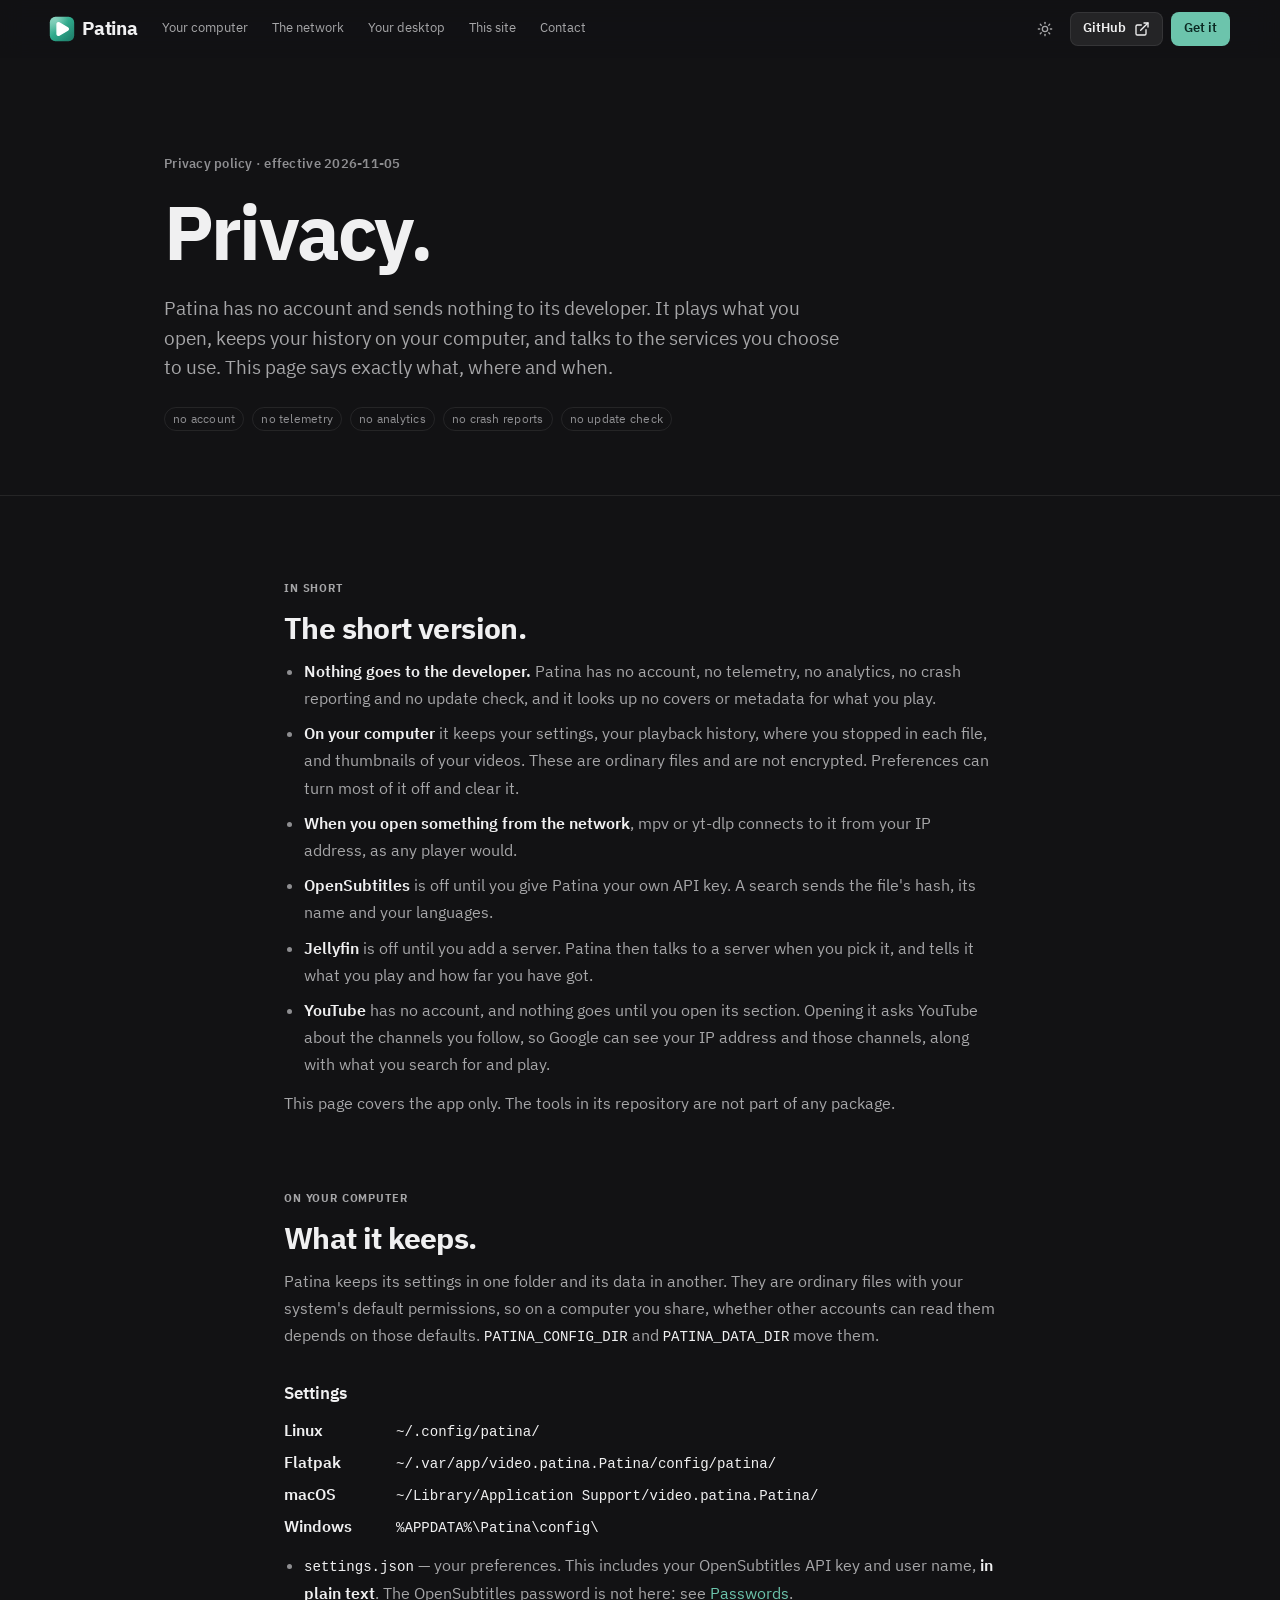
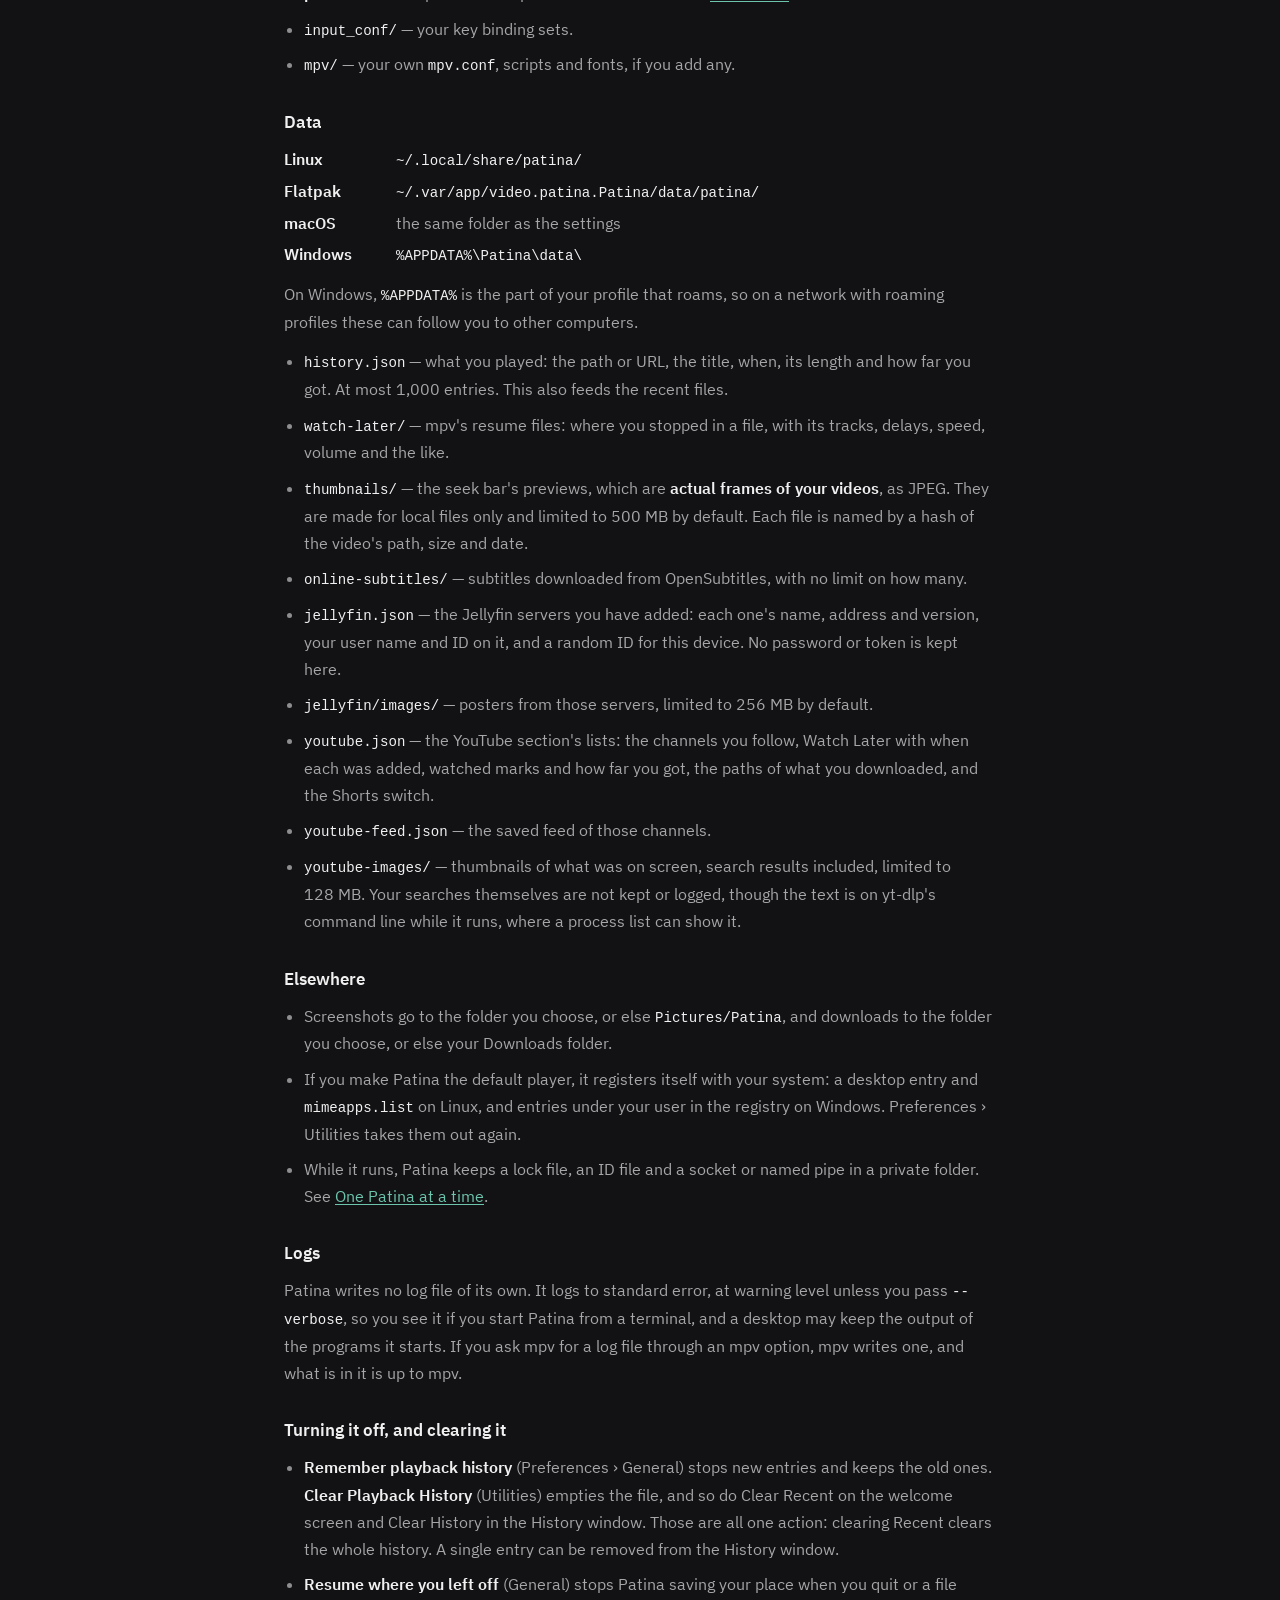
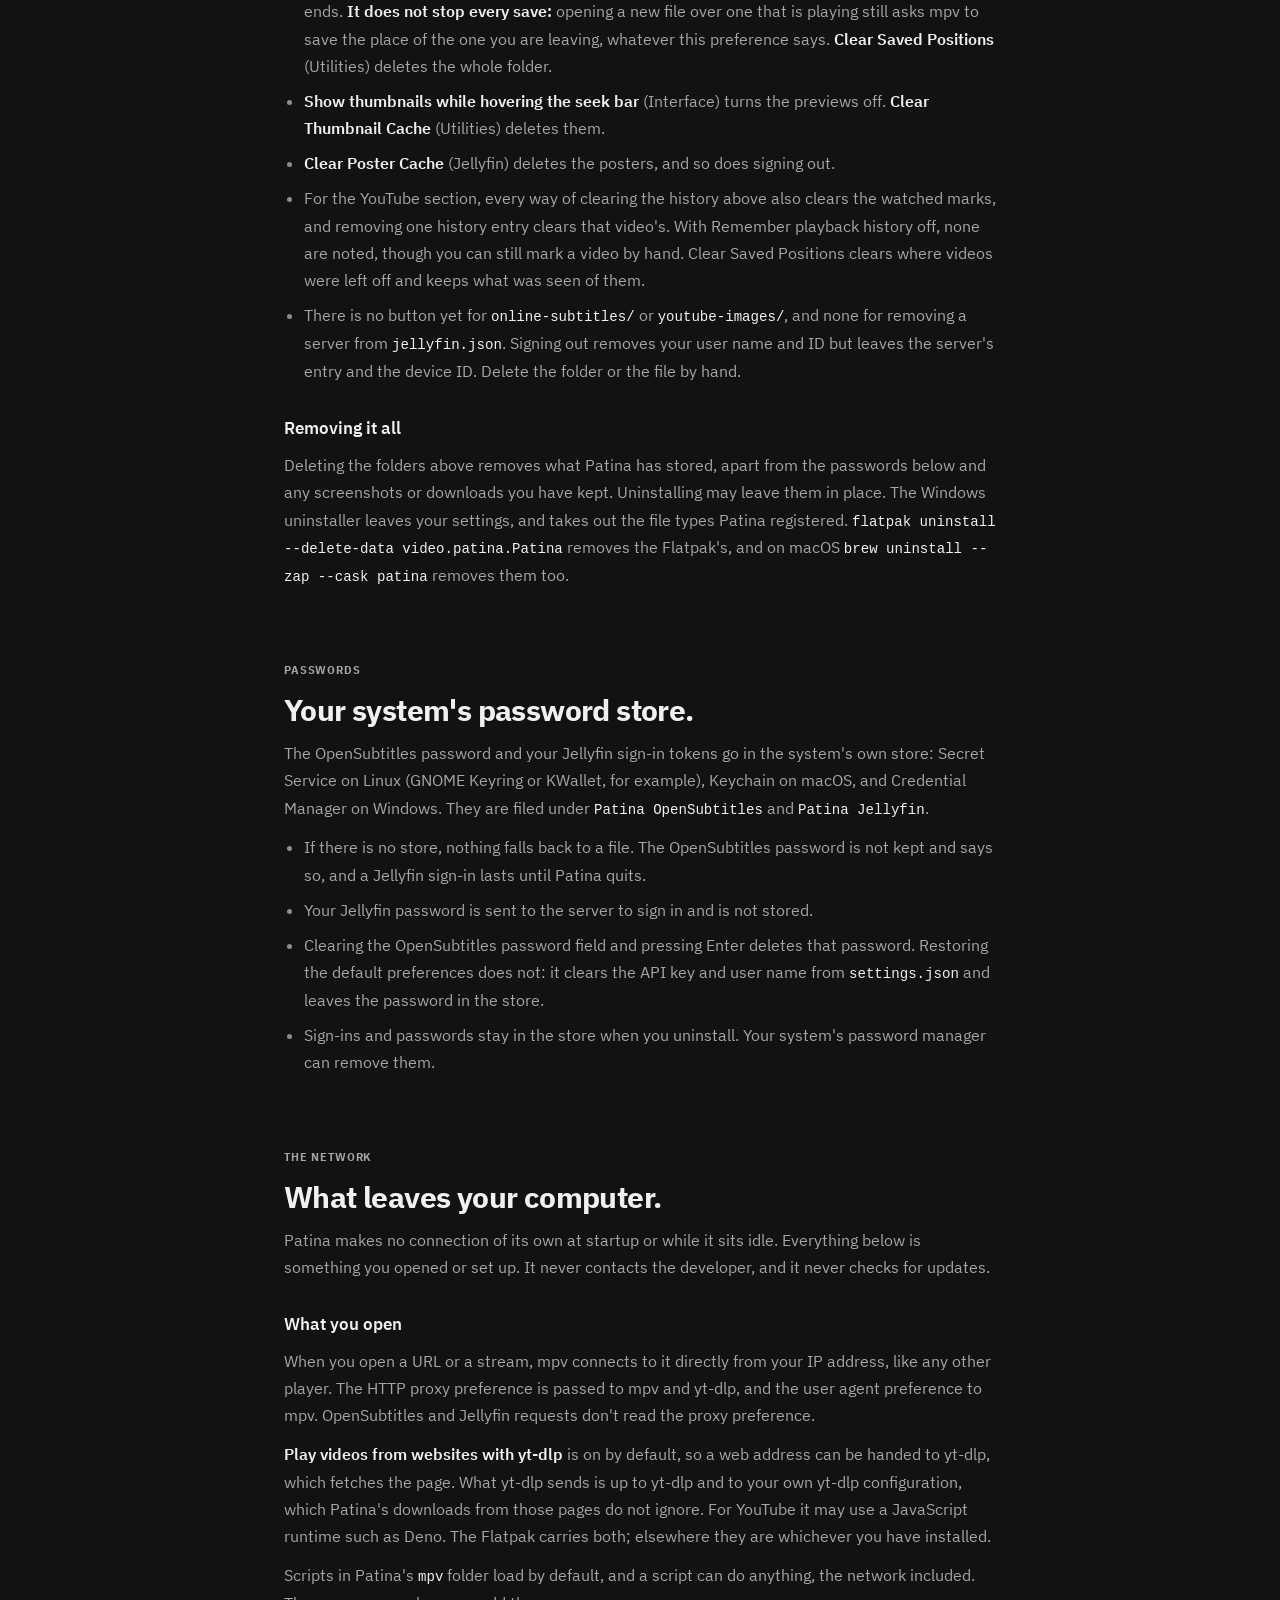
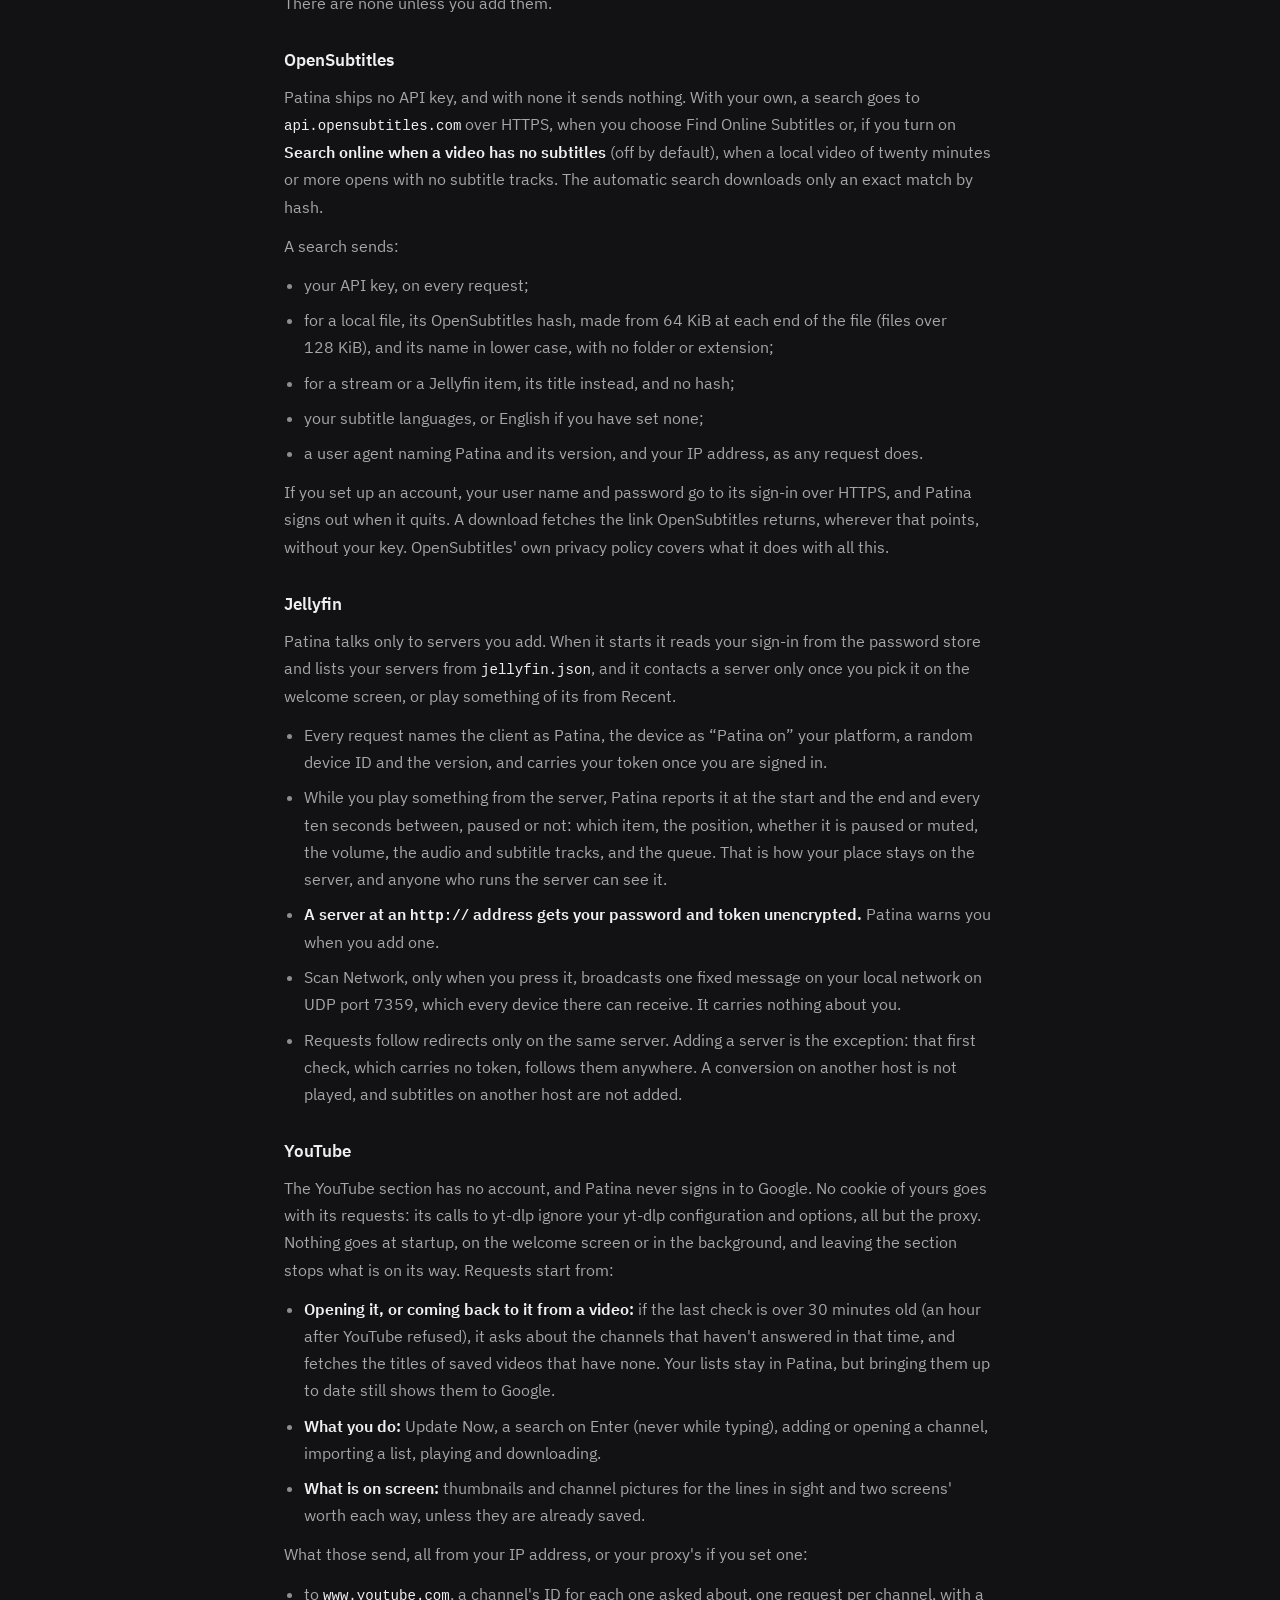
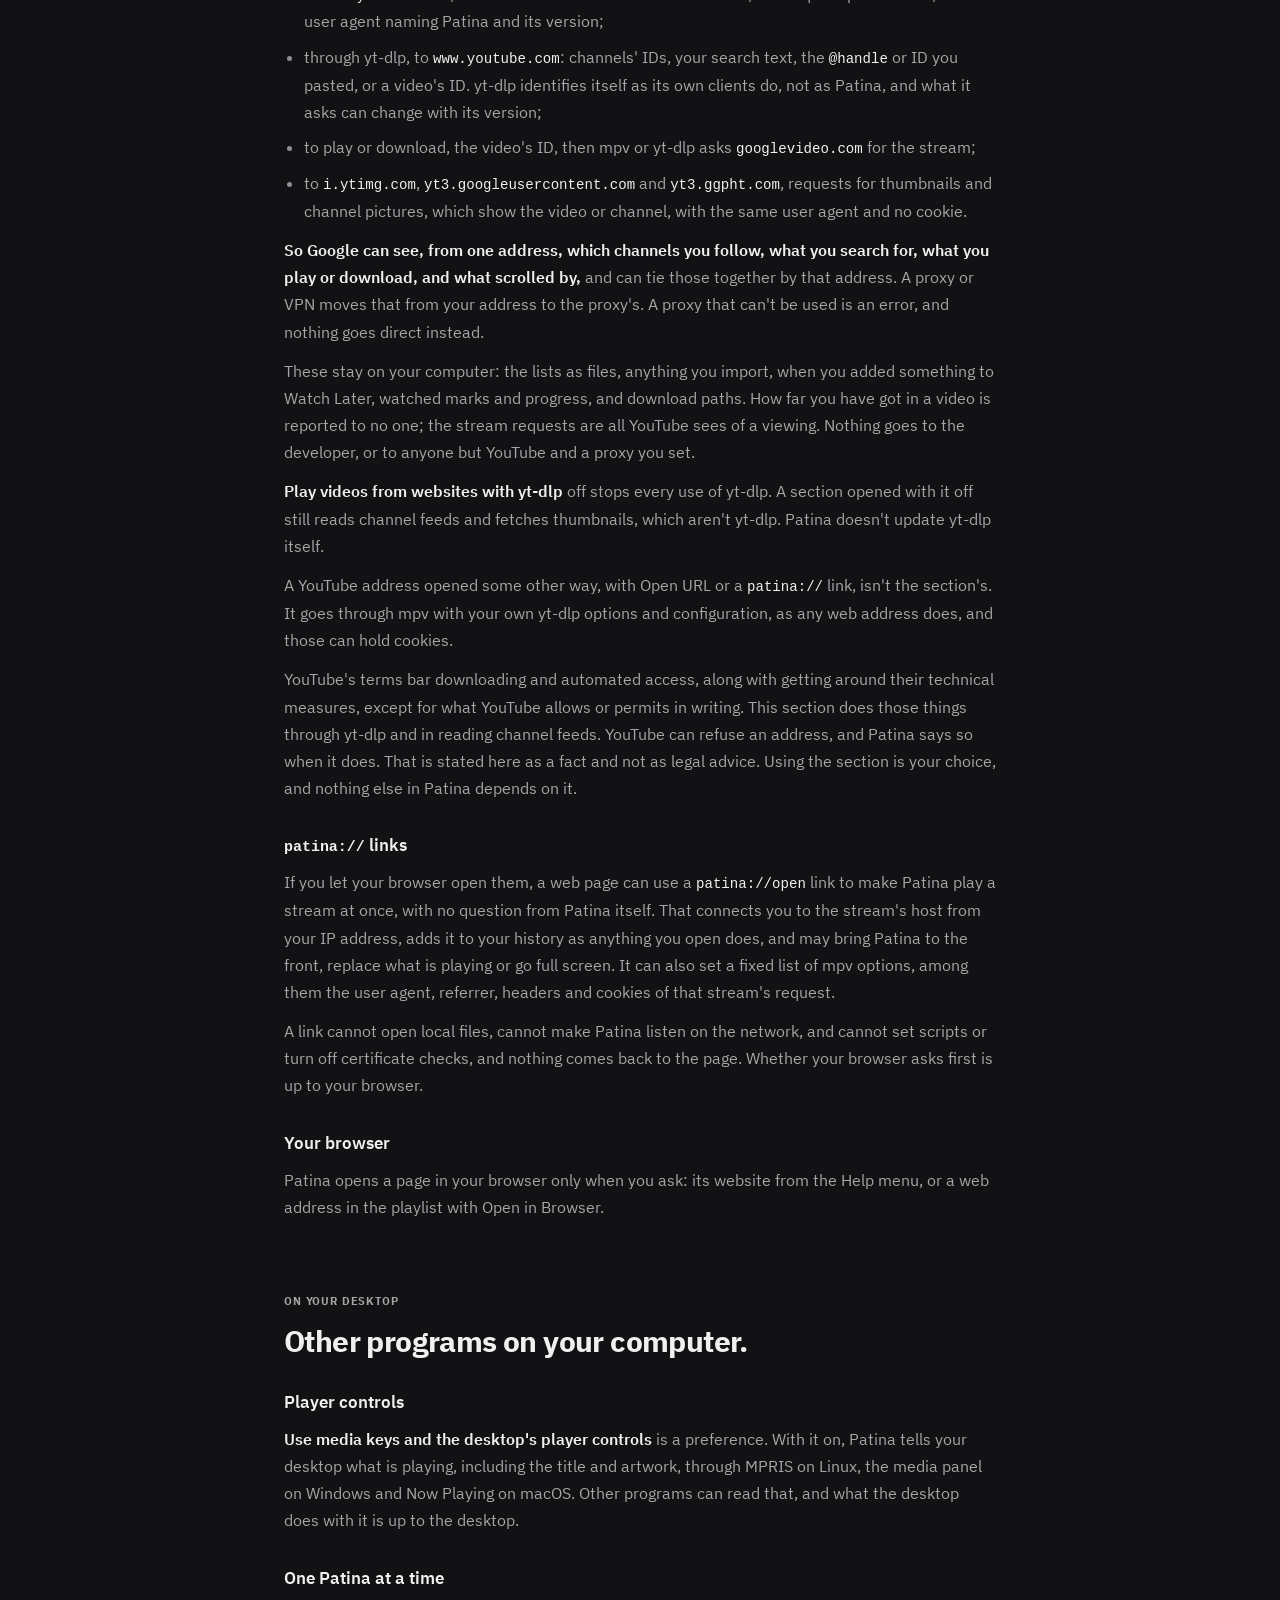
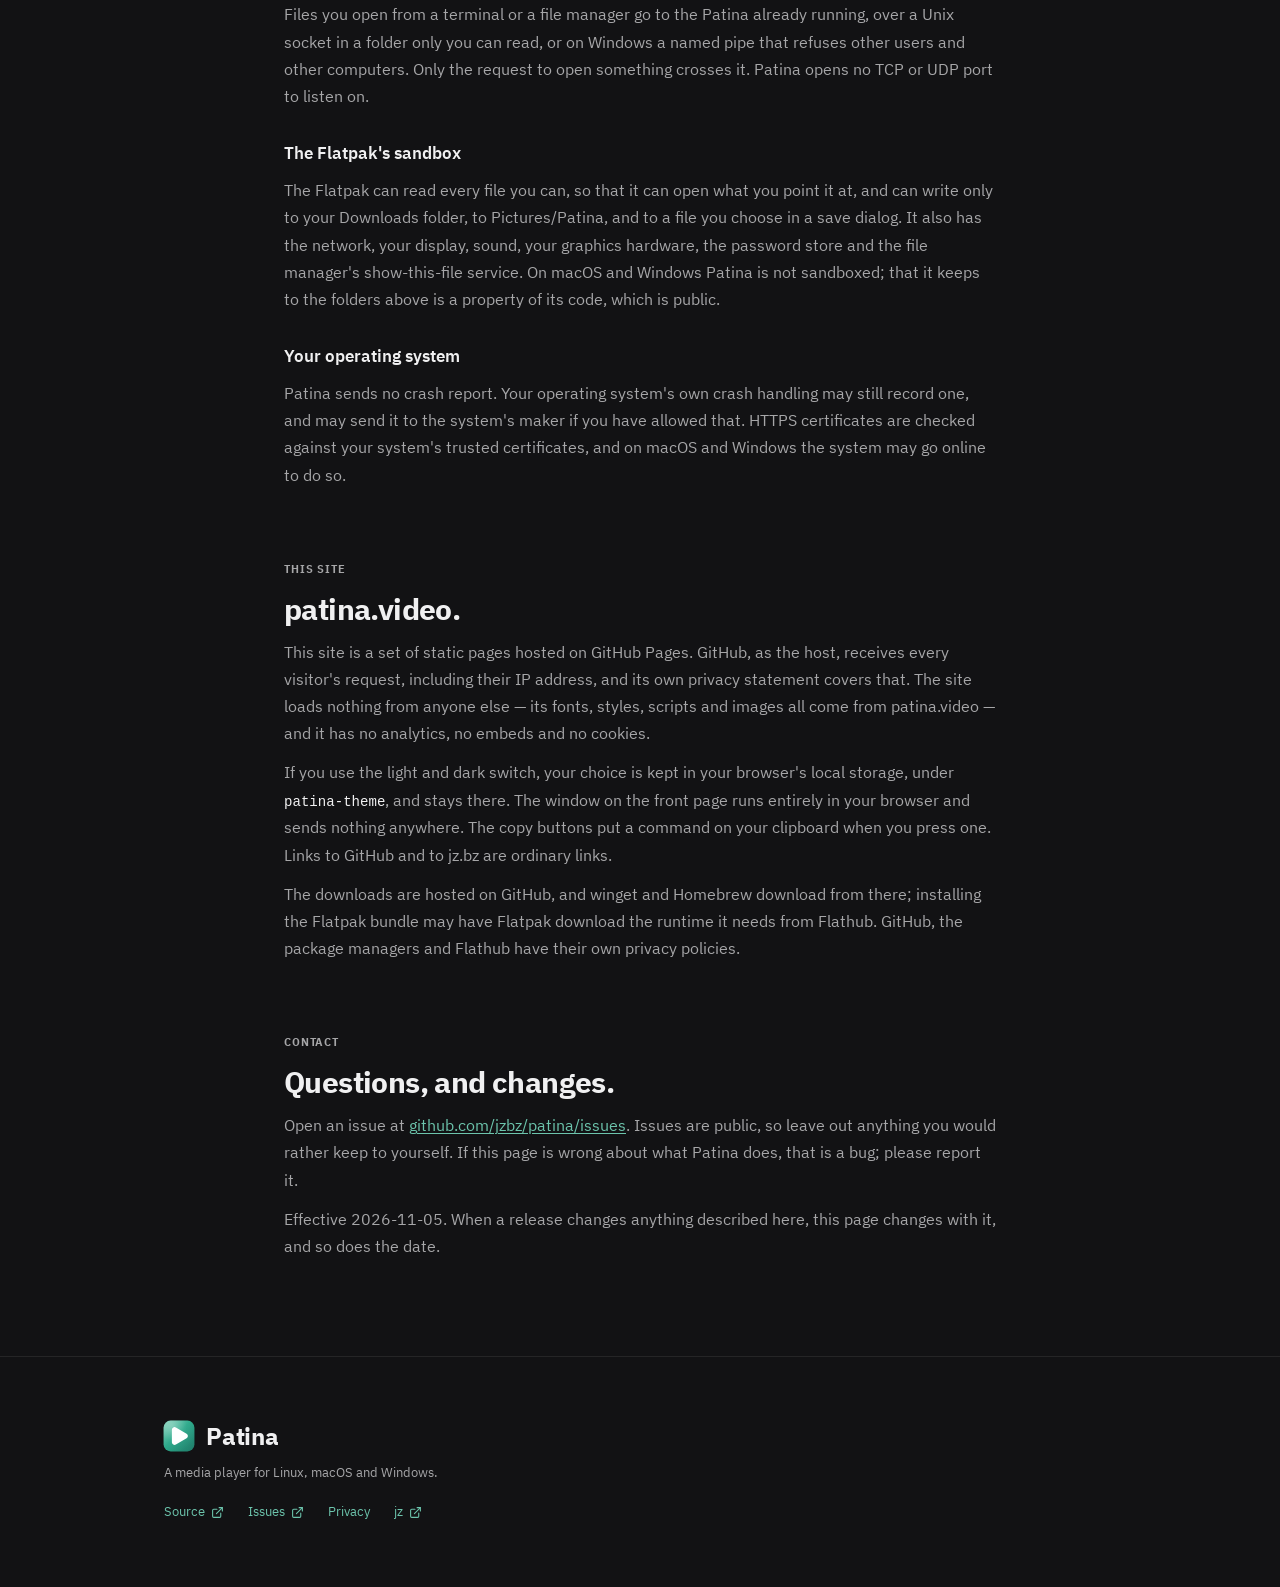
==== commit a5ce35a0: "Show the built-in Jellyfin and YouTube clients Add a band for the YouTube section and name both clie" ====
--- a/privacy/index.html
+++ b/privacy/index.html
@@ -92,12 +92,12 @@
 
 <section class="hero" id="top">
   <div class="wrap">
-    <p class="eyebrow">Privacy policy &middot; effective 2026-11-02</p>
+    <p class="eyebrow">Privacy policy &middot; effective 2026-11-05</p>
     <h1 class="hero-h1">Privacy.</h1>
     <p class="hero-deck">
       Patina has no account and sends nothing to its developer. It plays what
       you open, keeps your history on your computer, and talks to the services
-      you set up yourself. This page says exactly what, where and when.
+      you choose to use. This page says exactly what, where and when.
     </p>
     <p class="negations"><span>no account</span><span>no telemetry</span><span>no analytics</span><span>no crash reports</span><span>no update check</span></p>
   </div>
@@ -131,9 +131,15 @@
           key. A search sends the file's hash, its name and your languages.
         </li>
         <li>
-          <strong>Jellyfin</strong> is off until you add a server. After that
-          Patina talks to that server when it starts, and tells it what you play
-          and how far you have got.
+          <strong>Jellyfin</strong> is off until you add a server. Patina then
+          talks to a server when you pick it, and tells it what you play and how
+          far you have got.
+        </li>
+        <li>
+          <strong>YouTube</strong> has no account, and nothing goes until you open
+          its section. Opening it asks YouTube about the channels you follow, so
+          Google can see your IP address and those channels, along with what you
+          search for and play.
         </li>
       </ul>
       <p>
@@ -212,6 +218,18 @@
           <code>jellyfin/images/</code> &mdash; posters from those servers, limited
           to 256&nbsp;MB by default.
         </li>
+        <li>
+          <code>youtube.json</code> &mdash; the YouTube section's lists: the channels
+          you follow, Watch Later with when each was added, watched marks and how far
+          you got, the paths of what you downloaded, and the Shorts switch.
+        </li>
+        <li><code>youtube-feed.json</code> &mdash; the saved feed of those channels.</li>
+        <li>
+          <code>youtube-images/</code> &mdash; thumbnails of what was on screen, search
+          results included, limited to 128&nbsp;MB. Your searches themselves are not kept
+          or logged, though the text is on yt-dlp's command line while it runs, where a
+          process list can show it.
+        </li>
       </ul>
 
       <h3>Elsewhere</h3>
@@ -270,7 +288,15 @@
           does signing out.
         </li>
         <li>
-          There is no button yet for <code>online-subtitles/</code>, and none for
+          For the YouTube section, every way of clearing the history above also clears
+          the watched marks, and removing one history entry clears that video's. With
+          Remember playback history off, none are noted, though you can still mark a
+          video by hand. Clear Saved Positions clears where videos were left off and
+          keeps what was seen of them.
+        </li>
+        <li>
+          There is no button yet for <code>online-subtitles/</code> or
+          <code>youtube-images/</code>, and none for
           removing a server from <code>jellyfin.json</code>. Signing out removes your
           user name and ID but leaves the server's entry and the device ID. Delete
           the folder or the file by hand.
@@ -324,22 +350,23 @@
       <p class="section-label">The network</p>
       <h2 id="network-h">What leaves your computer.</h2>
       <p>
-        With no Jellyfin server signed in, Patina makes no connection of its own at
-        startup or while it sits idle. Everything below is something you opened or
-        set up. It never contacts the developer, and it never checks for updates.
+        Patina makes no connection of its own at startup or while it sits idle.
+        Everything below is something you opened or set up. It never contacts the
+        developer, and it never checks for updates.
       </p>
 
       <h3>What you open</h3>
       <p>
         When you open a URL or a stream, mpv connects to it directly from your IP
-        address, like any other player. The HTTP proxy and user agent preferences
-        are passed to mpv.
+        address, like any other player. The HTTP proxy preference is passed to mpv
+        and yt-dlp, and the user agent preference to mpv. OpenSubtitles and Jellyfin
+        requests don't read the proxy preference.
       </p>
       <p>
         <strong>Play videos from websites with yt-dlp</strong> is on by default, so
         a web address can be handed to yt-dlp, which fetches the page. What yt-dlp
         sends is up to yt-dlp and to your own yt-dlp configuration, which Patina's
-        Downloads window does not ignore. For YouTube it may use a JavaScript
+        downloads from those pages do not ignore. For YouTube it may use a JavaScript
         runtime such as Deno. The Flatpak carries both; elsewhere they are whichever
         you have installed.
       </p>
@@ -378,9 +405,10 @@
 
       <h3>Jellyfin</h3>
       <p>
-        Patina talks only to servers you add. <strong>Once you are signed in, it
-        contacts that server every time it starts</strong>, without being asked, to
-        load the library in the idle window.
+        Patina talks only to servers you add. When it starts it reads your sign-in from
+        the password store and lists your servers from <code>jellyfin.json</code>, and
+        it contacts a server only once you pick it on the welcome screen, or play
+        something of its from Recent.
       </p>
       <ul>
         <li>
@@ -411,6 +439,68 @@
           not added.
         </li>
       </ul>
+
+      <h3 id="youtube">YouTube</h3>
+      <p>
+        The YouTube section has no account, and Patina never signs in to Google. No
+        cookie of yours goes with its requests: its calls to yt-dlp ignore your yt-dlp
+        configuration and options, all but the proxy. Nothing goes at startup, on the
+        welcome screen or in the background, and leaving the section stops what is on its
+        way. Requests start from:
+      </p>
+      <ul>
+        <li>
+          <strong>Opening it, or coming back to it from a video:</strong> if the last check
+          is over 30 minutes old (an hour after YouTube refused), it asks about the channels
+          that haven't answered in that time, and fetches the titles of saved videos that
+          have none. Your lists stay in Patina, but bringing them up to date still shows them
+          to Google.
+        </li>
+        <li>
+          <strong>What you do:</strong> Update Now, a search on Enter (never while typing),
+          adding or opening a channel, importing a list, playing and downloading.
+        </li>
+        <li>
+          <strong>What is on screen:</strong> thumbnails and channel pictures for the lines in
+          sight and two screens' worth each way, unless they are already saved.
+        </li>
+      </ul>
+      <p>What those send, all from your IP address, or your proxy's if you set one:</p>
+      <ul>
+        <li>to <code>www.youtube.com</code>, a channel's ID for each one asked about, one request per channel, with a user agent naming Patina and its version;</li>
+        <li>through yt-dlp, to <code>www.youtube.com</code>: channels' IDs, your search text, the <code>@handle</code> or ID you pasted, or a video's ID. yt-dlp identifies itself as its own clients do, not as Patina, and what it asks can change with its version;</li>
+        <li>to play or download, the video's ID, then mpv or yt-dlp asks <code>googlevideo.com</code> for the stream;</li>
+        <li>to <code>i.ytimg.com</code>, <code>yt3.googleusercontent.com</code> and <code>yt3.ggpht.com</code>, requests for thumbnails and channel pictures, which show the video or channel, with the same user agent and no cookie.</li>
+      </ul>
+      <p>
+        <strong>So Google can see, from one address, which channels you follow, what you
+        search for, what you play or download, and what scrolled by,</strong> and can tie those
+        together by that address. A proxy or VPN moves that from your address to the proxy's. A
+        proxy that can't be used is an error, and nothing goes direct instead.
+      </p>
+      <p>
+        These stay on your computer: the lists as files, anything you import, when you added
+        something to Watch Later, watched marks and progress, and download paths. How far you
+        have got in a video is reported to no one; the stream requests are all YouTube sees of a
+        viewing. Nothing goes to the developer, or to anyone but YouTube and a proxy you set.
+      </p>
+      <p>
+        <strong>Play videos from websites with yt-dlp</strong> off stops every use of yt-dlp. A
+        section opened with it off still reads channel feeds and fetches thumbnails, which aren't
+        yt-dlp. Patina doesn't update yt-dlp itself.
+      </p>
+      <p>
+        A YouTube address opened some other way, with Open URL or a <code>patina://</code> link,
+        isn't the section's. It goes through mpv with your own yt-dlp options and configuration,
+        as any web address does, and those can hold cookies.
+      </p>
+      <p>
+        YouTube's terms bar downloading and automated access, along with getting around their
+        technical measures, except for what YouTube allows or permits in writing. This section does
+        those things through yt-dlp and in reading channel feeds. YouTube can refuse an address, and
+        Patina says so when it does. That is stated here as a fact and not as legal advice. Using the
+        section is your choice, and nothing else in Patina depends on it.
+      </p>
 
       <h3><code>patina://</code> links</h3>
       <p>
@@ -513,7 +603,7 @@
         this page is wrong about what Patina does, that is a bug; please report it.
       </p>
       <p>
-        Effective 2026-11-02. When a release changes anything described here, this page changes with it, and so does the date.
+        Effective 2026-11-05. When a release changes anything described here, this page changes with it, and so does the date.
       </p>
     </section>
 
--- a/assets/style.css
+++ b/assets/style.css
@@ -1248,6 +1248,39 @@
     text-overflow: ellipsis;
 }
 
+/* The YouTube section's bar and cards, from ui/youtube.slint and
+   ui/youtube-card.slint. It shares the library's strip and caption. */
+.yt-back { width: 16px; height: 16px; color: var(--a-secondary); }
+.yt-word { margin-right: var(--s2); font-weight: 600; }
+.yt-row { margin-top: var(--s3); }
+.yt-status {
+    display: flex;
+    align-items: center;
+    gap: var(--s3);
+    margin: var(--s1) 0 var(--s3);
+    color: var(--a-secondary);
+    font-size: 12px;
+}
+.yt-status .ico { width: 14px; height: 14px; }
+.yt-shorts {
+    margin-left: auto;
+    padding: 2px 10px;
+    border: 1px solid var(--a-osc-border);
+    border-radius: 999px;
+}
+.yt-badge {
+    position: absolute;
+    right: 5px; bottom: 7px;
+    padding: 0 5px;
+    border-radius: 4px;
+    background: #000000c8;
+    color: #fff;
+    font-size: 11px;
+    line-height: 18px;
+    font-variant-numeric: tabular-nums;
+}
+.yt-live { background: #e5484d; font-weight: 600; }
+
 .bullets { margin-top: var(--s4); color: var(--dim); }
 .bullets li { position: relative; padding-left: 18px; line-height: 1.66; }
 .bullets li + li { margin-top: var(--s2); }
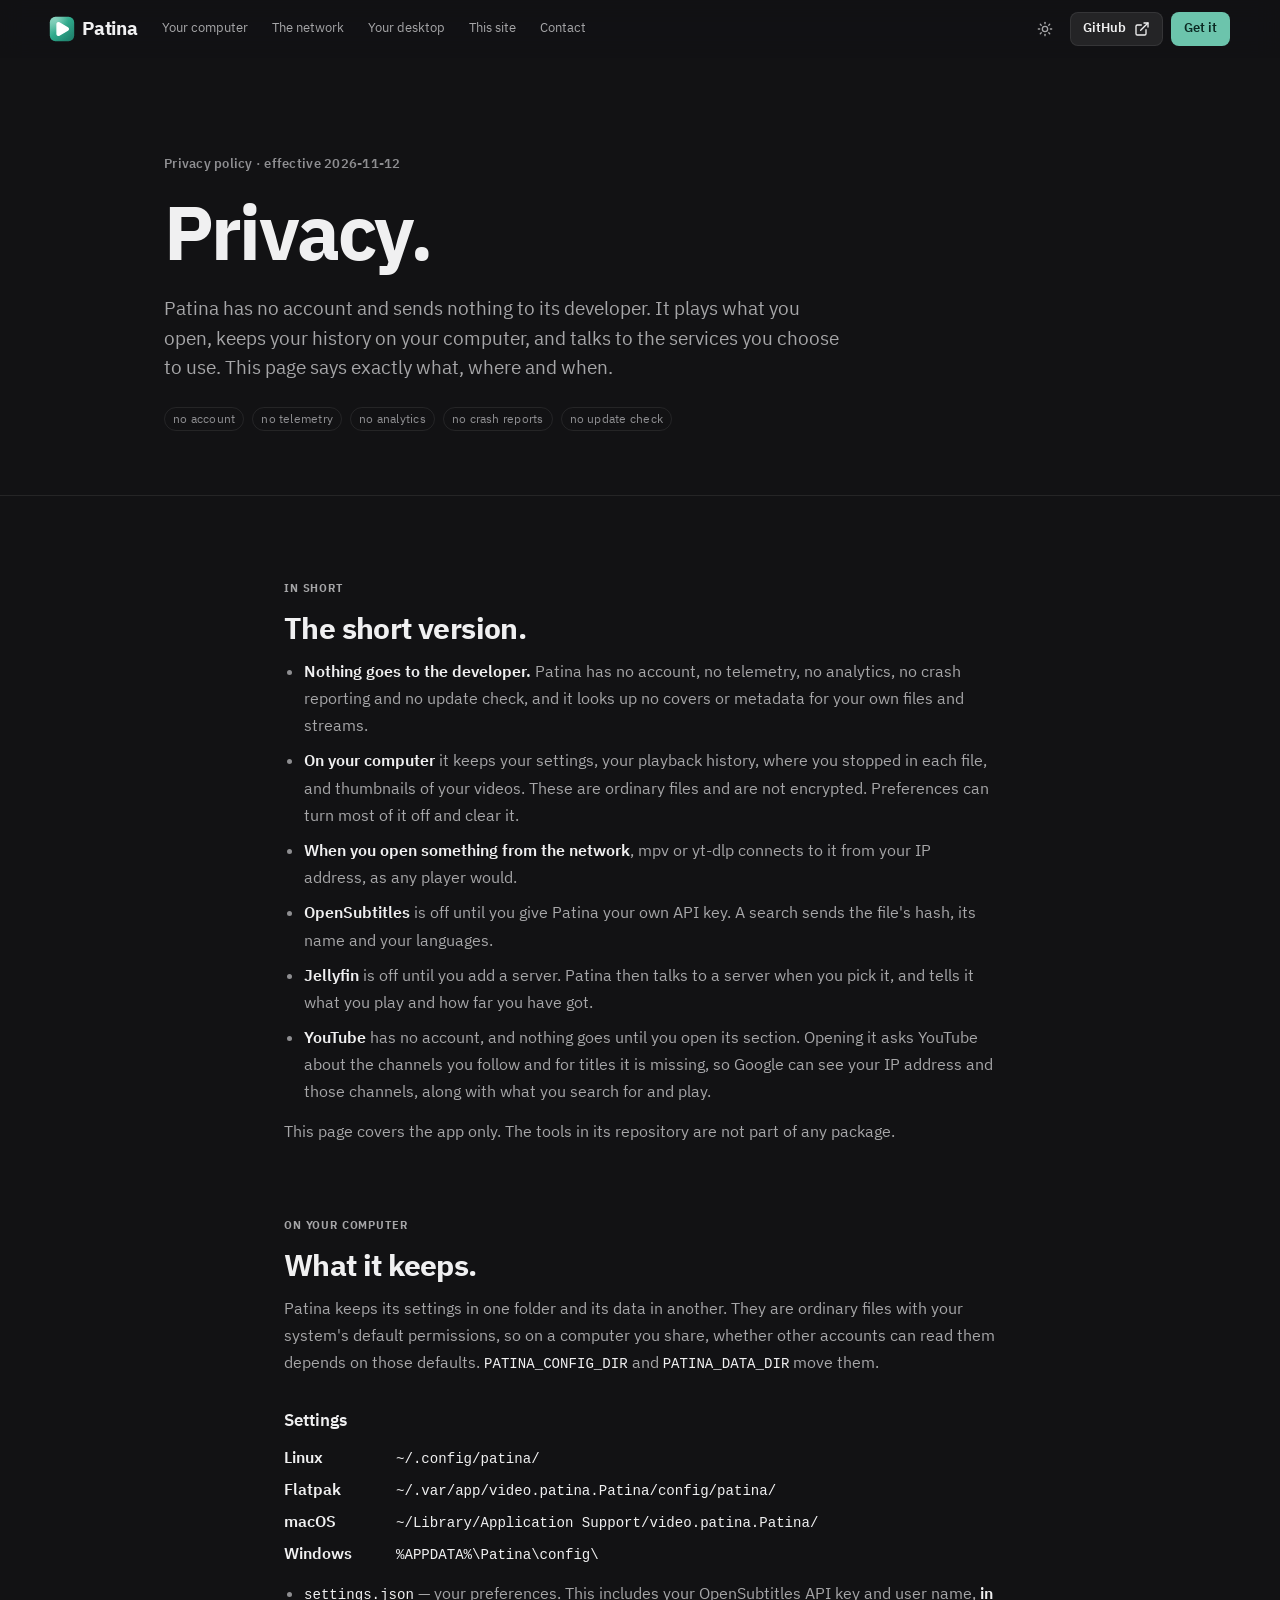
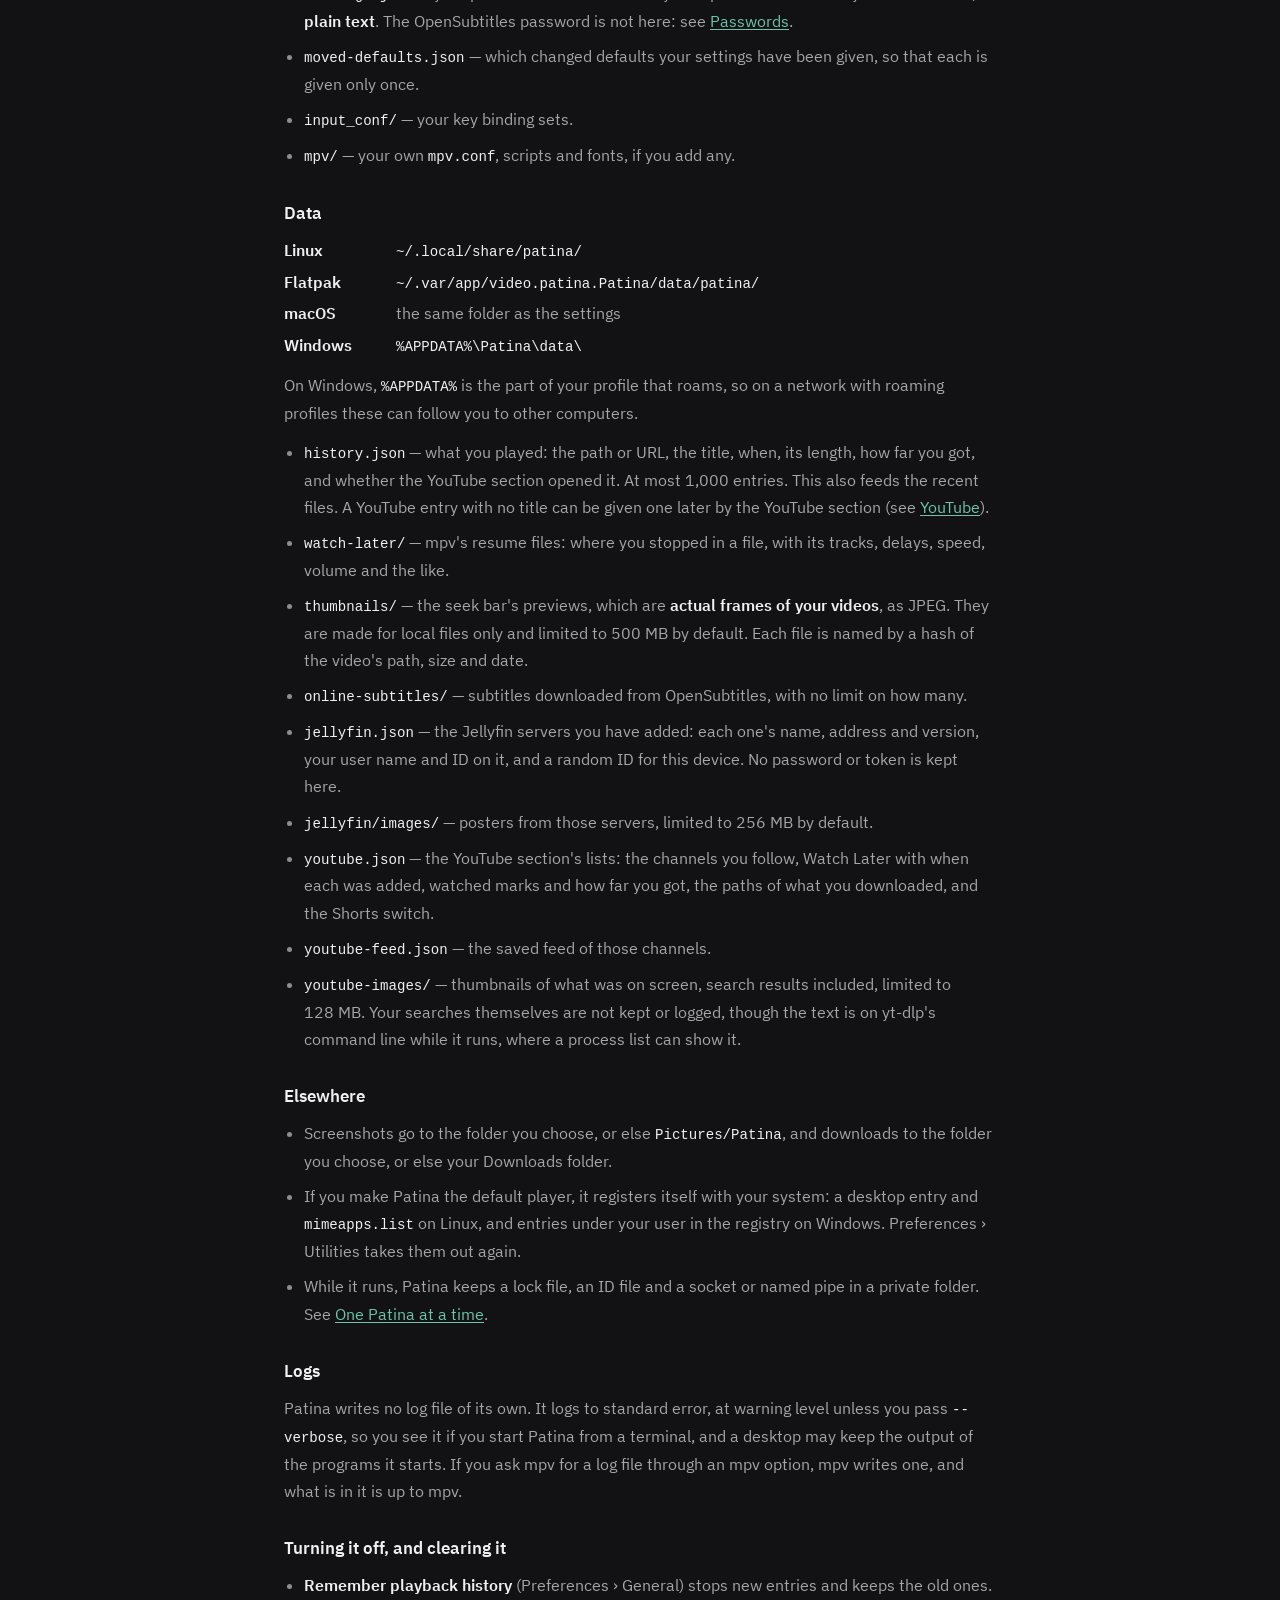
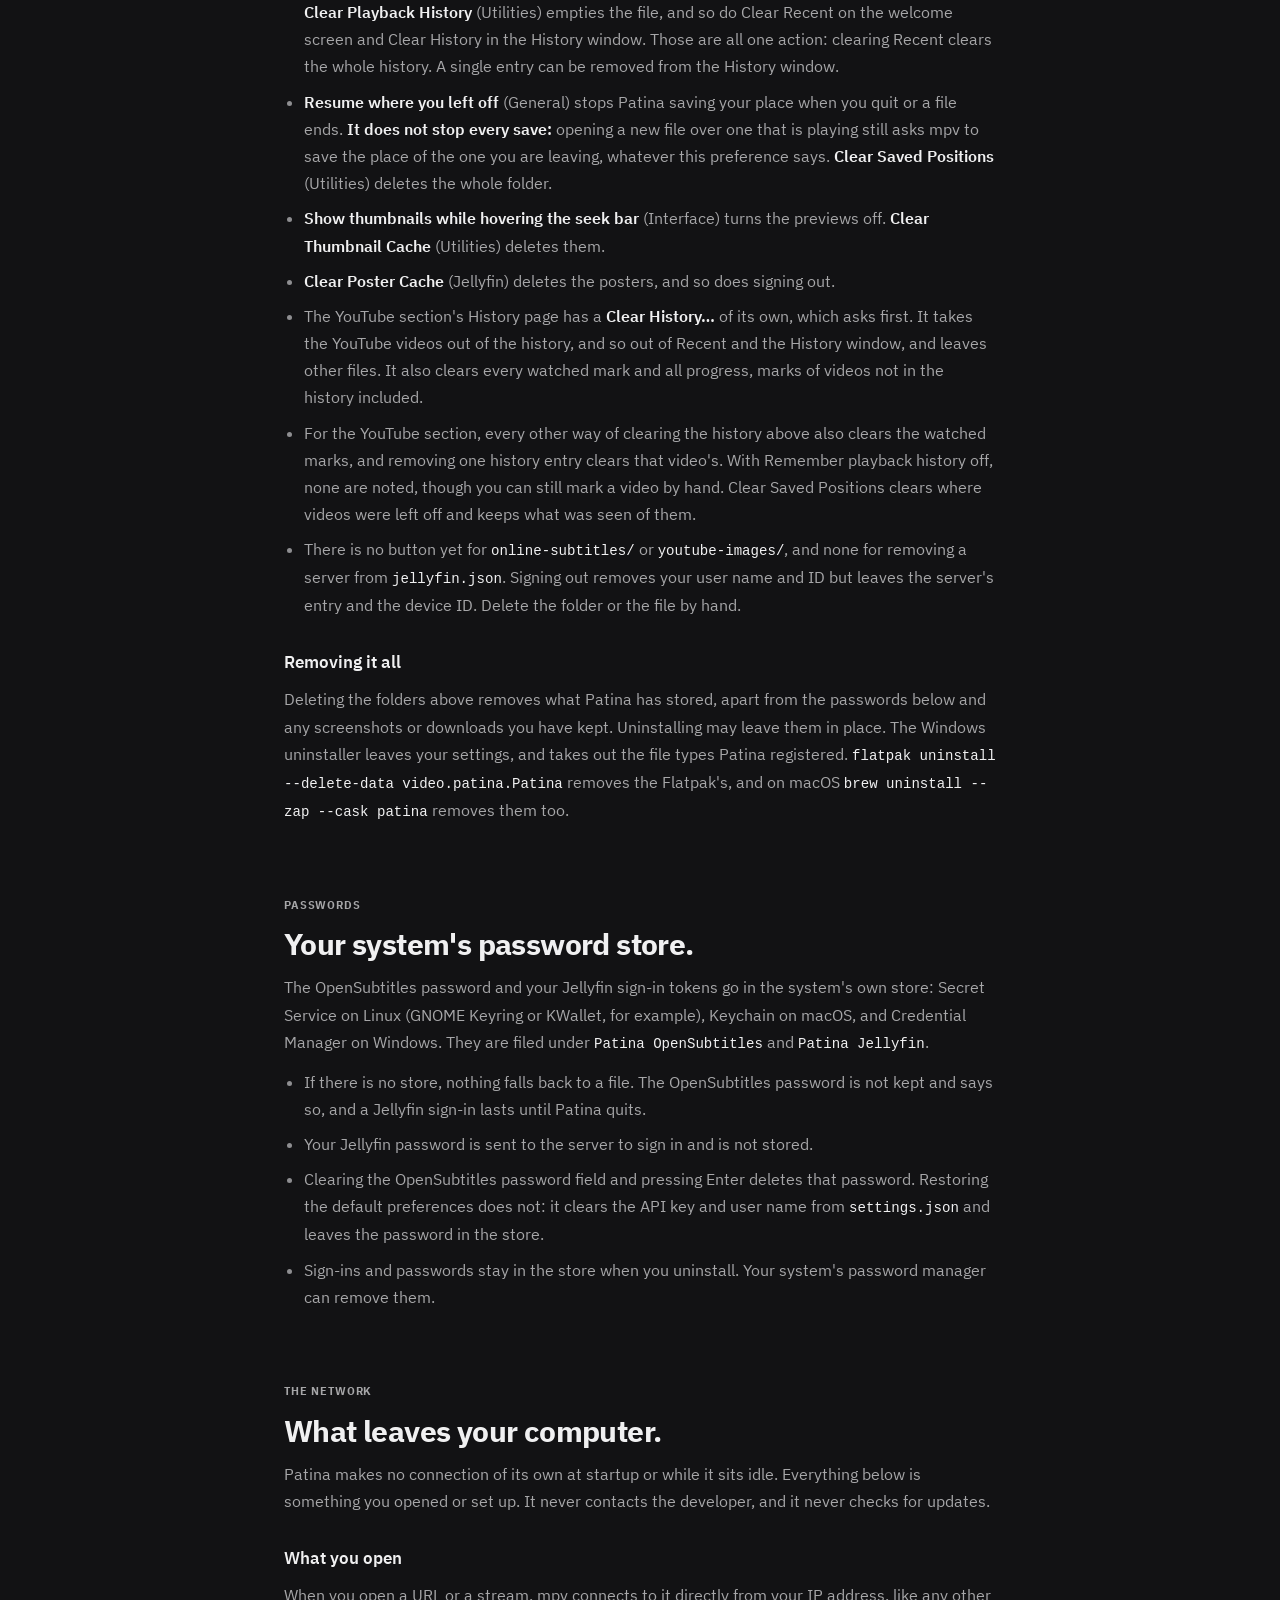
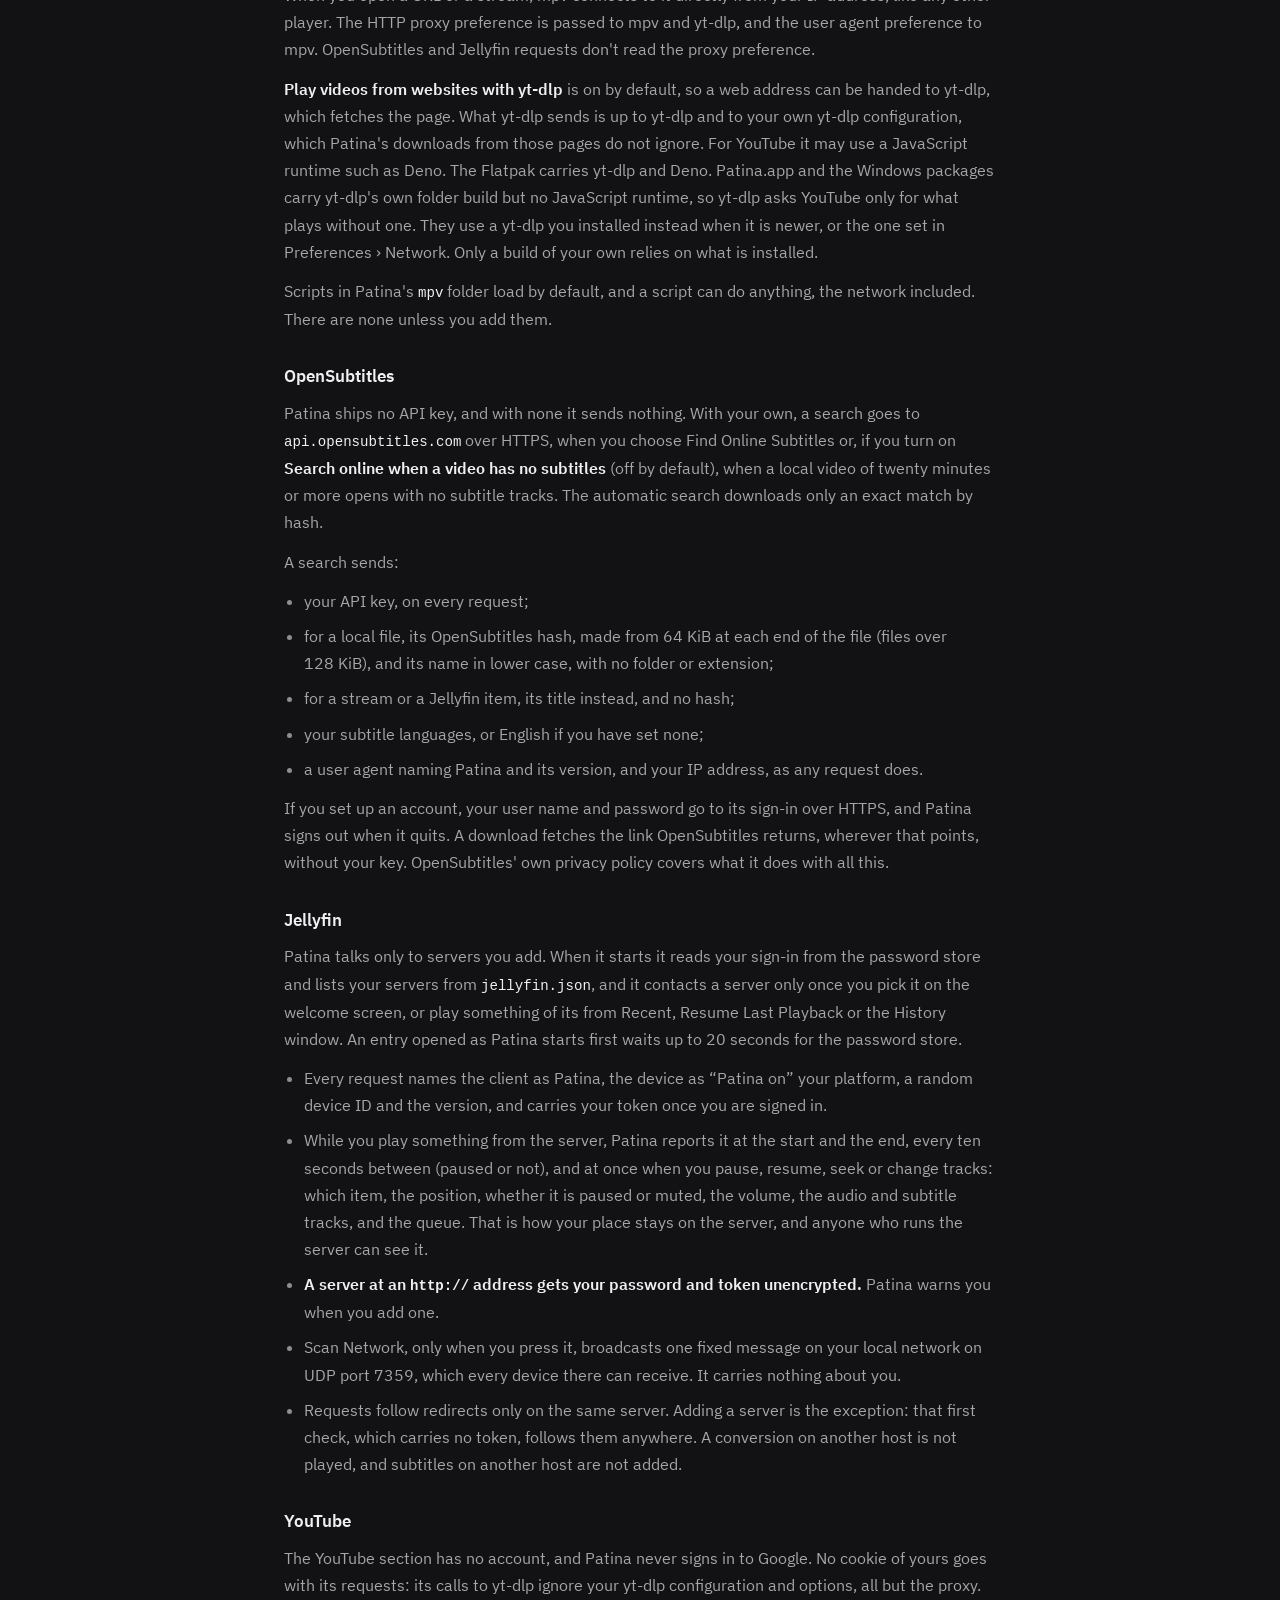
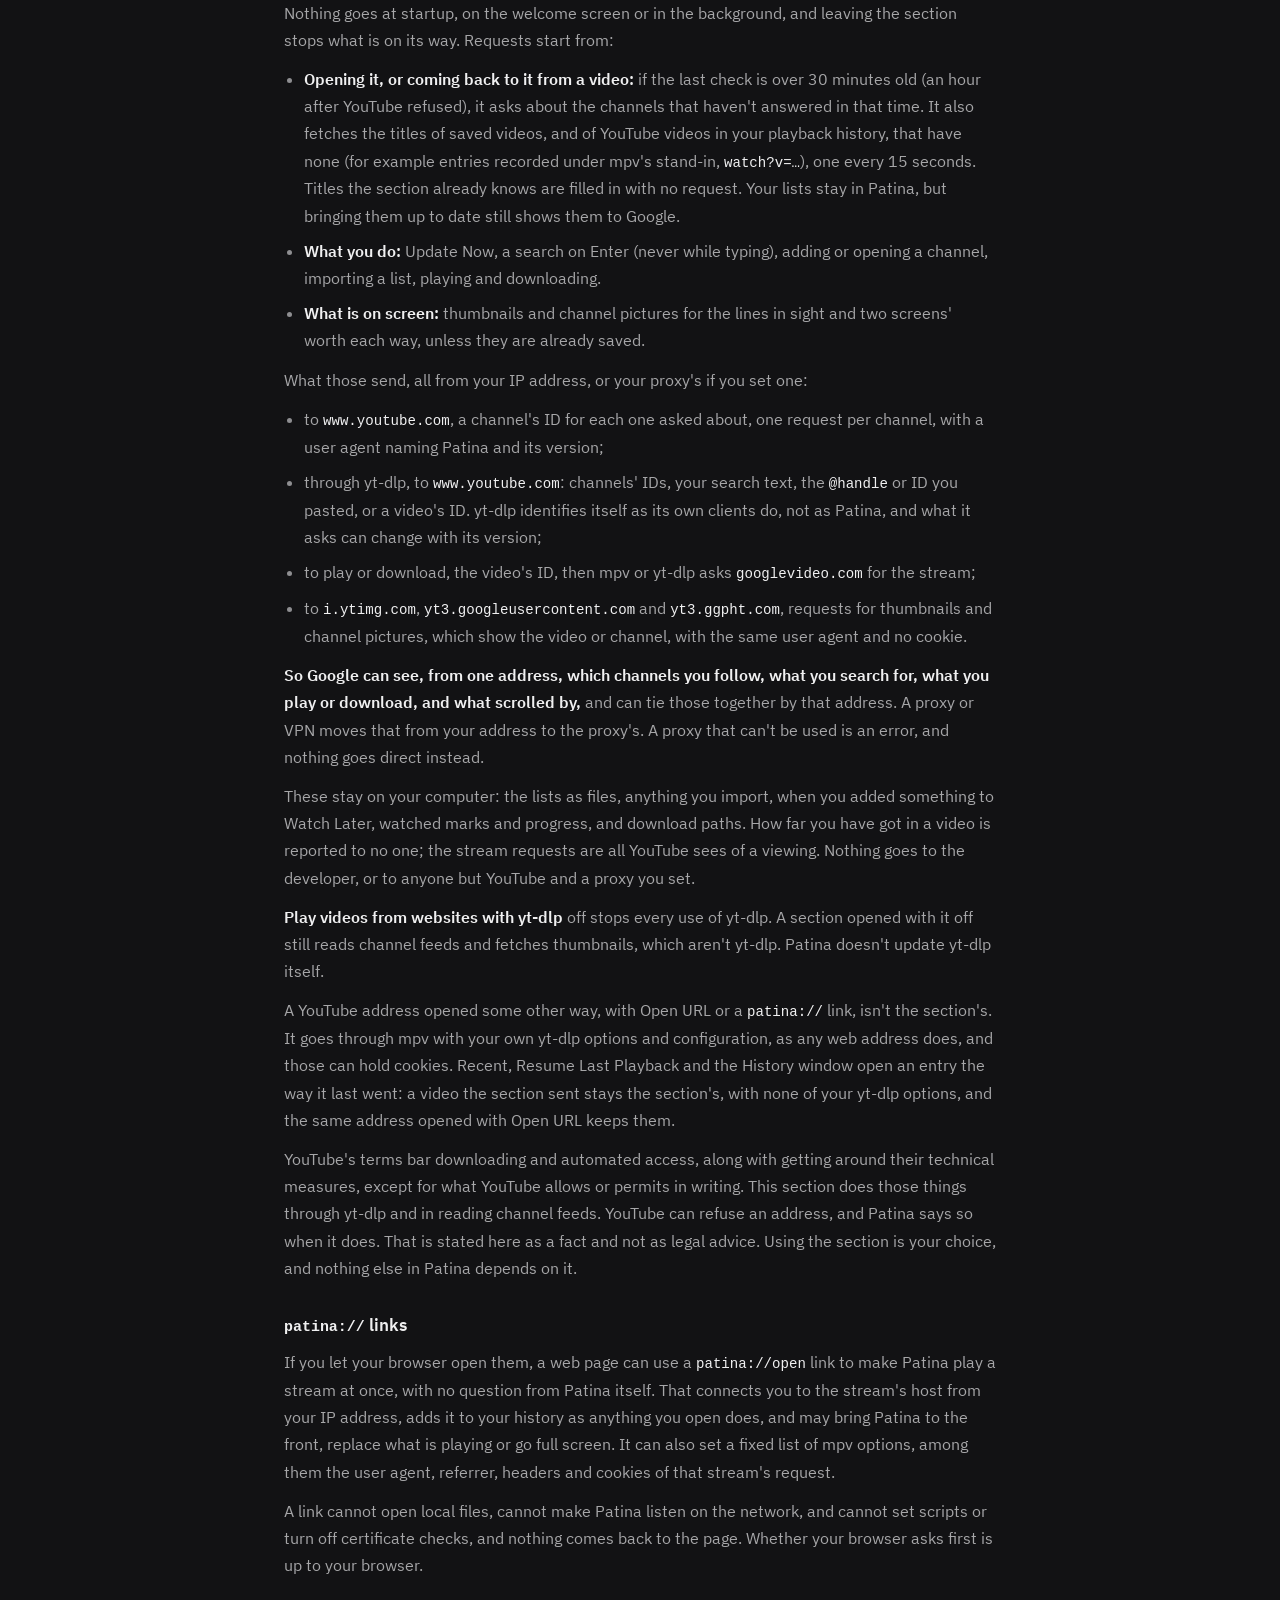
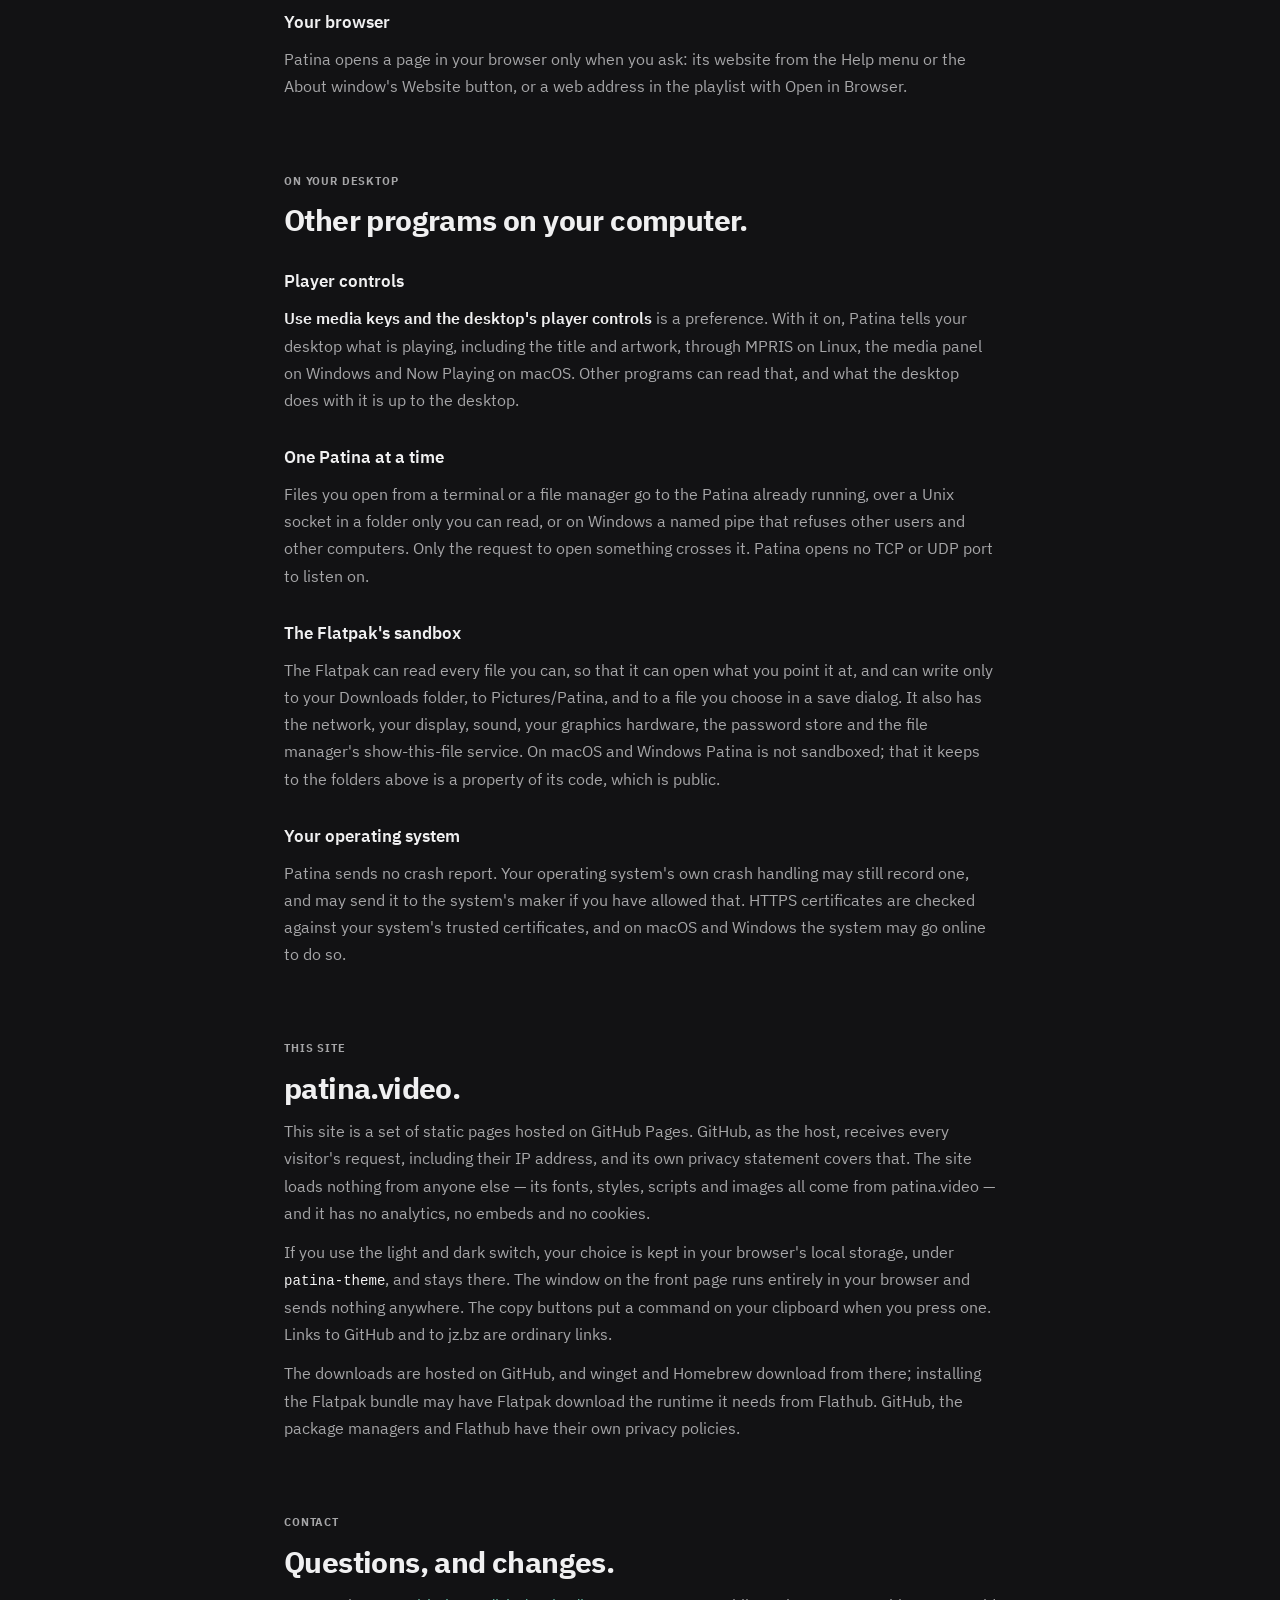
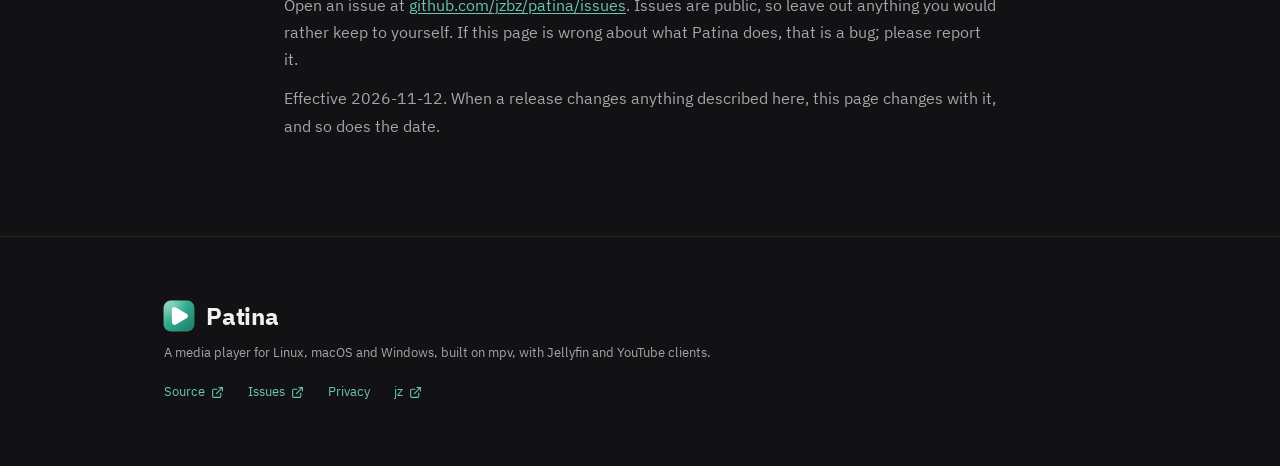
==== commit 1d912472: "Show Home, the welcome screen and click to pause The window gains the title bar's Home and the welco" ====
--- a/privacy/index.html
+++ b/privacy/index.html
@@ -24,7 +24,7 @@
 <meta property="og:image:type" content="image/png">
 <meta property="og:image:width" content="1200">
 <meta property="og:image:height" content="630">
-<meta property="og:image:alt" content="Patina — your video, edge to edge. A media player for Linux, macOS and Windows, shown as a window playing a Mandelbrot set with a floating controller over it.">
+<meta property="og:image:alt" content="Patina — your video, edge to edge. A media player for Linux, macOS and Windows, built on mpv, with Jellyfin and YouTube clients, shown as a window playing a Mandelbrot set with a floating controller over it.">
 
 <link rel="preload" href="../assets/fonts/ibm-plex-sans-regular.woff2" as="font" type="font/woff2" crossorigin>
 <link rel="preload" href="../assets/fonts/ibm-plex-sans-bold.woff2" as="font" type="font/woff2" crossorigin>
@@ -92,7 +92,7 @@
 
 <section class="hero" id="top">
   <div class="wrap">
-    <p class="eyebrow">Privacy policy &middot; effective 2026-11-05</p>
+    <p class="eyebrow">Privacy policy &middot; effective 2026-11-12</p>
     <h1 class="hero-h1">Privacy.</h1>
     <p class="hero-deck">
       Patina has no account and sends nothing to its developer. It plays what
@@ -114,7 +114,7 @@
         <li>
           <strong>Nothing goes to the developer.</strong> Patina has no account,
           no telemetry, no analytics, no crash reporting and no update check, and
-          it looks up no covers or metadata for what you play.
+          it looks up no covers or metadata for your own files and streams.
         </li>
         <li>
           <strong>On your computer</strong> it keeps your settings, your playback
@@ -137,9 +137,9 @@
         </li>
         <li>
           <strong>YouTube</strong> has no account, and nothing goes until you open
-          its section. Opening it asks YouTube about the channels you follow, so
-          Google can see your IP address and those channels, along with what you
-          search for and play.
+          its section. Opening it asks YouTube about the channels you follow and
+          for titles it is missing, so Google can see your IP address and those
+          channels, along with what you search for and play.
         </li>
       </ul>
       <p>
@@ -173,6 +173,10 @@
           OpenSubtitles API key and user name, <strong>in plain text</strong>. The
           OpenSubtitles password is not here: see <a href="#passwords">Passwords</a>.
         </li>
+        <li>
+          <code>moved-defaults.json</code> &mdash; which changed defaults your
+          settings have been given, so that each is given only once.
+        </li>
         <li><code>input_conf/</code> &mdash; your key binding sets.</li>
         <li><code>mpv/</code> &mdash; your own <code>mpv.conf</code>, scripts and fonts, if you add any.</li>
       </ul>
@@ -192,8 +196,10 @@
       <ul>
         <li>
           <code>history.json</code> &mdash; what you played: the path or URL, the
-          title, when, its length and how far you got. At most 1,000 entries. This
-          also feeds the recent files.
+          title, when, its length, how far you got, and whether the YouTube section
+          opened it. At most 1,000 entries. This also feeds the recent files. A
+          YouTube entry with no title can be given one later by the YouTube section
+          (see <a href="#youtube">YouTube</a>).
         </li>
         <li>
           <code>watch-later/</code> &mdash; mpv's resume files: where you stopped
@@ -288,10 +294,17 @@
           does signing out.
         </li>
         <li>
-          For the YouTube section, every way of clearing the history above also clears
-          the watched marks, and removing one history entry clears that video's. With
-          Remember playback history off, none are noted, though you can still mark a
-          video by hand. Clear Saved Positions clears where videos were left off and
+          The YouTube section's History page has a <strong>Clear History&hellip;</strong>
+          of its own, which asks first. It takes the YouTube videos out of the history,
+          and so out of Recent and the History window, and leaves other files. It also
+          clears every watched mark and all progress, marks of videos not in the
+          history included.
+        </li>
+        <li>
+          For the YouTube section, every other way of clearing the history above also
+          clears the watched marks, and removing one history entry clears that video's.
+          With Remember playback history off, none are noted, though you can still mark
+          a video by hand. Clear Saved Positions clears where videos were left off and
           keeps what was seen of them.
         </li>
         <li>
@@ -367,8 +380,11 @@
         a web address can be handed to yt-dlp, which fetches the page. What yt-dlp
         sends is up to yt-dlp and to your own yt-dlp configuration, which Patina's
         downloads from those pages do not ignore. For YouTube it may use a JavaScript
-        runtime such as Deno. The Flatpak carries both; elsewhere they are whichever
-        you have installed.
+        runtime such as Deno. The Flatpak carries yt-dlp and Deno. Patina.app and the
+        Windows packages carry yt-dlp's own folder build but no JavaScript runtime, so
+        yt-dlp asks YouTube only for what plays without one. They use a yt-dlp you
+        installed instead when it is newer, or the one set in Preferences &rsaquo;
+        Network. Only a build of your own relies on what is installed.
       </p>
       <p>
         Scripts in Patina's <code>mpv</code> folder load by default, and a script can
@@ -408,7 +424,9 @@
         Patina talks only to servers you add. When it starts it reads your sign-in from
         the password store and lists your servers from <code>jellyfin.json</code>, and
         it contacts a server only once you pick it on the welcome screen, or play
-        something of its from Recent.
+        something of its from Recent, Resume Last Playback or the History window. An
+        entry opened as Patina starts first waits up to 20 seconds for the password
+        store.
       </p>
       <ul>
         <li>
@@ -418,7 +436,8 @@
         </li>
         <li>
           While you play something from the server, Patina reports it at the start and
-          the end and every ten seconds between, paused or not: which item, the
+          the end, every ten seconds between (paused or not), and at once when you
+          pause, resume, seek or change tracks: which item, the
           position, whether it is paused or muted, the volume, the audio and subtitle
           tracks, and the queue. That is how your place stays on the server, and anyone
           who runs the server can see it.
@@ -452,9 +471,11 @@
         <li>
           <strong>Opening it, or coming back to it from a video:</strong> if the last check
           is over 30 minutes old (an hour after YouTube refused), it asks about the channels
-          that haven't answered in that time, and fetches the titles of saved videos that
-          have none. Your lists stay in Patina, but bringing them up to date still shows them
-          to Google.
+          that haven't answered in that time. It also fetches the titles of saved videos,
+          and of YouTube videos in your playback history, that have none (for example
+          entries recorded under mpv's stand-in, <code>watch?v=&hellip;</code>), one every 15
+          seconds. Titles the section already knows are filled in with no request. Your
+          lists stay in Patina, but bringing them up to date still shows them to Google.
         </li>
         <li>
           <strong>What you do:</strong> Update Now, a search on Enter (never while typing),
@@ -492,7 +513,10 @@
       <p>
         A YouTube address opened some other way, with Open URL or a <code>patina://</code> link,
         isn't the section's. It goes through mpv with your own yt-dlp options and configuration,
-        as any web address does, and those can hold cookies.
+        as any web address does, and those can hold cookies. Recent, Resume Last Playback and
+        the History window open an entry the way it last went: a video the section sent stays
+        the section's, with none of your yt-dlp options, and the same address opened with Open
+        URL keeps them.
       </p>
       <p>
         YouTube's terms bar downloading and automated access, along with getting around their
@@ -521,7 +545,8 @@
       <h3>Your browser</h3>
       <p>
         Patina opens a page in your browser only when you ask: its website from the Help
-        menu, or a web address in the playlist with Open in Browser.
+        menu or the About window's Website button, or a web address in the playlist with Open
+        in Browser.
       </p>
     </section>
 
@@ -603,7 +628,7 @@
         this page is wrong about what Patina does, that is a bug; please report it.
       </p>
       <p>
-        Effective 2026-11-05. When a release changes anything described here, this page changes with it, and so does the date.
+        Effective 2026-11-12. When a release changes anything described here, this page changes with it, and so does the date.
       </p>
     </section>
 
@@ -617,7 +642,7 @@
     <div class="colophon-brand">
       <img class="brand-icon" src="../assets/images/icon.svg" alt="" width="38" height="38">
       <span class="wordmark">Patina</span>
-      <p>A media player for Linux, macOS and Windows.</p>
+      <p>A media player for Linux, macOS and Windows, built on mpv, with Jellyfin and YouTube clients.</p>
     </div>
 
     <nav class="colophon-links" aria-label="Elsewhere">
--- a/assets/style.css
+++ b/assets/style.css
@@ -398,11 +398,12 @@
 
 /* ------------------------------------------------------- the app window
  *
- * Rebuilt from ui/controls.slint, ui/sidebar.slint and ui/theme.slint, at the
- * app's own sizes: a 32px title bar over the video, a 460x74 controller, and a
- * 340px sidebar laid over the right of the picture. Every value here belongs
- * to the app, and none of it moves with the page's theme. It is the window at
- * 1180px, in 16:9, and not a picture of it.
+ * Rebuilt from ui/controls.slint, ui/sidebar.slint, ui/welcome.slint and
+ * ui/theme.slint, at the app's own sizes: a 32px title bar over the video, a
+ * 460x74 controller, and a 340px sidebar laid over the right of the picture.
+ * Type is the app's 14px, 12px for small print and 16px for headings. Every
+ * value here belongs to the app, and none of it moves with the page's theme.
+ * It is the window at 1180px, in 16:9, and not a picture of it.
  */
 
 .window-section { padding-bottom: 96px; }
@@ -429,19 +430,23 @@
     min-height: 320px;
 }
 
-.player {
+.player,
+.dark-window {
     --a-osc: #1d1d1fe0;
     --a-osc-border: #ffffff1a;
     --a-panel: #1b1b1df2;
     --a-divider: #ffffff14;
     --a-titlebar: #242426d0;
     --a-osd: #1d1d1fd8;
+    --a-menu: #2a2a2cf5;
     --a-text: #ffffffeb;
     --a-secondary: #ffffff99;
     /* theme.slint's tertiary-text is #ffffff5c. Over a page it fails AA on the
        playlist's paths, which people read here and only glance at there. */
     --a-tertiary: #ffffff80;
     --a-icon: #ffffffd9;
+    --a-icon-pressed: #ffffffa8;
+    --a-icon-disabled: #ffffff4d;
     --a-hover: #ffffff14;
     --a-pressed: #ffffff24;
     --a-track: #ffffff38;
@@ -453,7 +458,12 @@
     --a-selection: #2f7ef640;
     --a-playing: #6cc4ac;
     --a-close: #e5484d;
-
+    color: var(--a-text);
+    font-size: 14px;
+    line-height: 1.35;
+}
+
+.player {
     position: absolute;
     inset: 0;
     overflow: hidden;
@@ -461,9 +471,6 @@
     border-radius: var(--r-md);
     background: #000;
     box-shadow: 0 24px 70px #00000059;
-    color: var(--a-text);
-    font-size: 13px;
-    line-height: 1.35;
     user-select: none;
     -webkit-user-select: none;
     touch-action: manipulation;
@@ -472,12 +479,14 @@
 .player :focus-visible { outline: 2px solid var(--a-accent); outline-offset: 1px; border-radius: 6px; }
 .player.is-idle { cursor: none; }
 
-.player button,
-.player input { font: inherit; color: inherit; }
+/* Under every class of the window's own, which set their own sizes and
+   colours: at the specificity of an element selector inside .player, this
+   took the controller's end time and its buttons' colour from them. */
+.player :where(button, input) { font: inherit; color: inherit; }
 
 /* What runs when the fade is the point: everything over the picture is one of
    these, and they go together. */
-.fades { transition: opacity var(--settle) ease-out; }
+.fades { transition: opacity 250ms ease-out; }
 .player.is-idle .fades { opacity: 0; pointer-events: none; }
 
 .picture { position: absolute; inset: 0; display: grid; place-items: center; overflow: hidden; }
@@ -500,6 +509,8 @@
     background: var(--a-titlebar);
     z-index: 3;
 }
+/* The same bar over the library and the YouTube section, in the figures. */
+.titlebar.is-static { position: relative; }
 .tb-icon { width: 15px; height: 15px; color: #8cb4ff; }
 .tb-title {
     flex: 1;
@@ -509,7 +520,7 @@
     text-overflow: ellipsis;
     white-space: nowrap;
 }
-.tb-win { display: flex; margin-left: 4px; }
+.tb-win { display: flex; margin-left: 4px; align-self: stretch; }
 .tb-win span {
     display: grid;
     place-items: center;
@@ -517,9 +528,15 @@
     color: var(--a-icon);
 }
 .tb-win .ico { width: 14px; height: 14px; }
-
-/* IconButton. The app's hover is a filled rounded square, and only where it
-   asks for one. */
+/* On the welcome screen the bar says Patina, with no file and no Home, and
+   picture-in-picture has nothing to show. The file icon keeps its place, as
+   Slint lays out an Image that isn't visible; Home is left out with an if. */
+.player.is-home .tb-icon { visibility: hidden; }
+.player.is-home #tbHome { display: none; }
+.player.is-home #tbPip { background: transparent; }
+
+/* IconButton: the icon brightens on hover and dims while pressed. The filled
+   square behind it is only where the app asks for one. */
 .ib {
     display: grid;
     place-items: center;
@@ -531,41 +548,54 @@
     background: transparent;
     color: var(--a-icon);
     cursor: pointer;
-    transition: background-color var(--quick) ease-out, color var(--quick) ease-out;
+    transition: background-color var(--quick) ease-out, color 100ms ease-out;
 }
 span.ib { cursor: default; }
-button.ib:hover { background: var(--a-hover); color: #fff; }
-button.ib:active { background: var(--a-pressed); }
-.ib.is-active { color: #6ea5ff; }
+button.ib:hover { color: #fff; }
+button.ib:active { color: var(--a-icon-pressed); }
+.ib.is-active,
+button.ib.is-active:hover { color: var(--a-accent); }
+.ib.is-disabled,
+button.ib:disabled { color: var(--a-icon-disabled); cursor: default; }
+.titlebar button.ib:hover,
+#sideClose:hover,
+.pip-back:hover { background: var(--a-hover); }
+.titlebar button.ib:active,
+#sideClose:active,
+.pip-back:active { background: var(--a-pressed); }
 .ib .ico { width: 16px; height: 16px; }
 
 /* ------------------------------------------------------- the on-screen text */
 
 .osd {
     position: absolute;
-    left: 16px; top: 44px;
+    left: 14px; top: 44px;
     max-width: min(420px, 70%);
     padding: 8px 14px 9px;
     border: 1px solid var(--a-osc-border);
     border-radius: 8px;
     background: var(--a-osd);
     opacity: 0;
-    transition: opacity 300ms ease-out;
+    transition: opacity 300ms ease-out, top 200ms ease-out;
     pointer-events: none;
     z-index: 2;
 }
-.osd.is-on { opacity: 1; transition-duration: 80ms; }
+/* Up into the title bar's place while that is away. */
+.player.is-idle .osd,
+.player:fullscreen .osd { top: 12px; }
+.osd.is-on { opacity: 1; transition-duration: 80ms, 200ms; }
 .osd-text {
     display: block;
-    font-size: 22px;
+    font-size: 20px;
     line-height: 1.25;
     white-space: nowrap;
     overflow: hidden;
     text-overflow: ellipsis;
 }
+.osd .note-line { display: block; margin-top: 5px; color: var(--a-secondary); font-size: 12px; }
 .osd-bar {
     display: block;
-    width: 180px;
+    min-width: 180px;
     height: 5px;
     margin-top: 5px;
     border-radius: 2.5px;
@@ -591,9 +621,11 @@
 .osc {
     --width: 460px;
     position: absolute;
-    /* Centred in what the sidebar leaves, with any distance it has been
-       dragged added on. */
-    left: calc((100% - var(--sidebar, 0px) - var(--width)) / 2 + var(--drag-x, 0px));
+    /* Centred on the whole window, with any distance it has been dragged
+       added on, and kept 8px from the edge and from an open sidebar. */
+    left: clamp(8px,
+               calc((100% - var(--width)) / 2 + var(--drag-x, 0px)),
+               calc(100% - var(--width) - 8px - var(--sidebar, 0px)));
     bottom: calc(24px - var(--drag-y, 0px));
     width: var(--width);
     height: 74px;
@@ -605,17 +637,18 @@
     z-index: 4;
     touch-action: none;
 }
-.osc-volume {
-    position: absolute;
-    left: 10px; top: 6px;
-    display: flex;
-    align-items: center;
-    gap: 2px;
-}
-.osc-volume .ib .ico { width: 18px; height: 18px; }
-
-/* The app's Slider, on a real range input. */
+.player.is-home .osc,
+.player.is-home .preview { display: none; }
+
+.osc #mute { position: absolute; left: 12px; top: 8px; }
+.osc #mute .ico { width: 18px; height: 18px; }
+#volume { position: absolute; left: 42px; top: 14px; }
+
+/* The app's Slider, on a real range input: a 3px track inset by half the
+   knob at each end, so the knob's centre runs from end to end of it. */
 .slider {
+    --f: 0.5;
+    --k: 12px;
     display: block;
     width: 76px;
     height: 16px;
@@ -624,24 +657,30 @@
     -webkit-appearance: none;
     appearance: none;
     cursor: pointer;
-    --v: 50%;
 }
 .slider::-webkit-slider-runnable-track {
     height: 3px;
     border-radius: 1.5px;
-    background: linear-gradient(90deg, var(--a-fill) var(--v), var(--a-track) var(--v));
+    background: linear-gradient(90deg,
+        transparent calc(var(--k) / 2),
+        var(--a-fill) calc(var(--k) / 2),
+        var(--a-fill) calc(var(--k) / 2 + (100% - var(--k)) * var(--f)),
+        var(--a-track) calc(var(--k) / 2 + (100% - var(--k)) * var(--f)),
+        var(--a-track) calc(100% - var(--k) / 2),
+        transparent calc(100% - var(--k) / 2));
 }
 .slider::-moz-range-track { height: 3px; border-radius: 1.5px; background: var(--a-track); }
 .slider::-moz-range-progress { height: 3px; border-radius: 1.5px; background: var(--a-fill); }
 .slider::-webkit-slider-thumb {
     -webkit-appearance: none;
-    width: 12px; height: 12px;
-    margin-top: -4.5px;
+    width: var(--k); height: var(--k);
+    margin-top: calc((3px - var(--k)) / 2);
     border: 0;
     border-radius: 50%;
     background: #fff;
-}
-.slider::-moz-range-thumb { width: 12px; height: 12px; border: 0; border-radius: 50%; background: #fff; }
+    box-shadow: 0 0 3px #00000066;
+}
+.slider::-moz-range-thumb { width: 12px; height: 12px; border: 0; border-radius: 50%; background: #fff; box-shadow: 0 0 3px #00000066; }
 
 .osc-transport {
     position: absolute;
@@ -665,29 +704,33 @@
     position: absolute;
     top: 12px;
     color: var(--a-secondary);
-    font-size: 10px;
+    font-size: 11px;
     pointer-events: none;
-}
-
+    white-space: nowrap;
+}
+
+/* The toolbar: each 24px button carries a 2px gap before it. Home comes
+   first where the title bar isn't drawn, which here is full screen. */
 .osc-tools {
     position: absolute;
-    right: 8px; top: 6px;
-    display: flex;
-    gap: 2px;
-}
-.osc-tools .ib { width: 24px; }
+    right: 10px; top: 8px;
+    display: flex;
+}
+.osc-tools .ib { width: 24px; margin-left: 2px; }
 .osc-tools .ib .ico { width: 17px; height: 17px; }
+.osc-tools .home-tool { display: none; }
+.player:fullscreen .osc-tools .home-tool { display: grid; }
 
 .osc-time {
     position: absolute;
     top: 44px;
-    width: 58px;
+    width: 64px;
     height: 18px;
     padding: 0;
     border: 0;
     background: transparent;
     color: var(--a-secondary);
-    font-size: 12px;
+    font-size: 13px;
     line-height: 18px;
     text-align: center;
     font-variant-numeric: tabular-nums;
@@ -699,7 +742,7 @@
    A-B loop on the track, chapter ticks across it, and a 3x15 knob. */
 .seek {
     position: absolute;
-    left: 70px; right: 70px; top: 44px;
+    left: 76px; right: 76px; top: 44px;
     height: 18px;
     cursor: pointer;
     touch-action: none;
@@ -737,11 +780,11 @@
     box-shadow: 0 0 2px #00000080;
 }
 
-/* The seek preview: the thumbnail at the hovered time, the time, and the
-   chapter there. Drawn by the same code as the picture. */
+/* The seek preview: the thumbnail at the hovered time, 120px wide as the
+   app's default has it, the time, and the chapter there. Drawn by the same
+   code as the picture, 6px above the controller and within its width. */
 .preview {
     position: absolute;
-    bottom: 88px;
     display: flex;
     flex-direction: column;
     gap: 2px;
@@ -754,12 +797,12 @@
     pointer-events: none;
     z-index: 5;
 }
-.preview canvas { display: block; width: 176px; height: 99px; border-radius: 4px; }
-.preview-time { font-size: 12px; font-variant-numeric: tabular-nums; }
+.preview canvas { display: block; width: 120px; height: 67.5px; border-radius: 4px; }
+.preview-time { font-size: 13px; font-variant-numeric: tabular-nums; }
 .preview-chapter {
-    max-width: 176px;
+    max-width: 120px;
     color: var(--a-secondary);
-    font-size: 10px;
+    font-size: 11px;
     white-space: nowrap;
     overflow: hidden;
     text-overflow: ellipsis;
@@ -780,30 +823,38 @@
     z-index: 3;
     cursor: default;
 }
+.player:fullscreen .sidebar { top: 0; }
 .side-head { display: flex; align-items: center; gap: 8px; }
-.side-head .ib { width: 22px; height: 22px; }
+.side-head .ib { margin-top: -4px; }
 .side-head .ib .ico { width: 13px; height: 13px; }
 
+/* Segmented: 24px, with 2px between its segments. */
 .segmented {
     flex: 1;
     display: flex;
+    gap: 2px;
     min-width: 0;
+    height: 24px;
     padding: 2px;
     border: 1px solid var(--a-field-border);
     border-radius: 6px;
     background: var(--a-field);
 }
+/* Each segment as wide as its words, and what is left shared out evenly, as
+   a Slint layout does it. */
 .segmented button {
-    flex: 1;
+    flex: 1 1 auto;
     min-width: 0;
-    height: 22px;
     padding: 0 2px;
     border: 0;
     border-radius: 4px;
     background: transparent;
     cursor: pointer;
     font-size: 13px;
+    line-height: 1;
     white-space: nowrap;
+    overflow: hidden;
+    text-overflow: ellipsis;
 }
 .segmented button:hover { background: var(--a-hover); }
 .segmented button[aria-pressed="true"] { background: var(--a-accent); color: #fff; }
@@ -812,17 +863,21 @@
 .side-scroll {
     flex: 1;
     min-height: 0;
+    display: flex;
+    flex-direction: column;
+    gap: 14px;
     overflow-y: auto;
     overscroll-behavior: contain;
     scrollbar-width: thin;
     scrollbar-color: #ffffff38 transparent;
-    padding-right: 2px;
-}
-
-.pl-head { display: flex; align-items: center; height: 28px; margin-bottom: 8px; }
-.pl-count { flex: 1; color: var(--a-secondary); font-size: 11px; }
-.pl-head .ib .ico { width: 15px; height: 15px; }
-.pl-head .ib { width: 30px; }
+    padding-right: 8px;
+}
+#panel-playlist .side-scroll,
+#panel-chapters .side-scroll { display: block; padding-right: 2px; }
+
+.pl-head { display: flex; align-items: center; gap: 4px; height: 28px; margin-bottom: 8px; }
+.pl-count { flex: 1; color: var(--a-secondary); font-size: 12px; }
+.pl-head .ib .ico { width: 16px; height: 16px; }
 
 .row {
     position: relative;
@@ -845,91 +900,111 @@
     width: 18px;
     flex: none;
     color: var(--a-tertiary);
-    font-size: 11px;
+    font-size: 12px;
 }
 .row-n .ico { width: 11px; height: 11px; color: var(--a-playing); }
 .row-id { flex: 1; min-width: 0; display: flex; flex-direction: column; }
 .row-title {
-    font-size: 13px;
+    font-size: 14px;
     white-space: nowrap;
     overflow: hidden;
     text-overflow: ellipsis;
 }
 .row-sub {
     color: var(--a-tertiary);
-    font-size: 11px;
+    font-size: 12px;
     white-space: nowrap;
     overflow: hidden;
     text-overflow: ellipsis;
 }
-.row-time { flex: none; color: var(--a-secondary); font-size: 11px; font-variant-numeric: tabular-nums; }
+.row-time { flex: none; color: var(--a-secondary); font-size: 12px; font-variant-numeric: tabular-nums; }
 .row.is-current .row-title { color: var(--a-playing); font-weight: 600; }
-/* How much of it you watched. */
+/* How much of it you watched, across all but 44px of the row. */
 .row-seen {
     position: absolute;
-    left: 34px; bottom: 3px;
+    left: 34px; bottom: 2px;
     height: 2px;
     border-radius: 1px;
     background: var(--a-playing);
     opacity: 0.7;
 }
-.row-chapter { height: 34px; }
+/* Chapters: the title and its time, the current one on the selection. */
+.row-chapter { height: 34px; padding: 0 10px; }
+.row-chapter.is-current { background: var(--a-selection); }
 
 .side-foot { display: flex; gap: 6px; margin-top: 8px; }
+/* TextButton. */
 .side-btn {
     display: inline-flex;
     align-items: center;
+    align-self: flex-start;
     gap: 6px;
     height: 28px;
-    padding: 0 10px;
+    padding: 0 12px;
     border-radius: 6px;
-    background: #ffffff14;
-    font-size: 13px;
-}
-.side-btn .ico { width: 13px; height: 13px; }
-.side-btn:last-child { margin-left: auto; }
+    background: #ffffff1a;
+    font-size: 14px;
+    white-space: nowrap;
+}
+.side-btn .ico { width: 15px; height: 15px; }
+.side-foot .side-btn:last-child { margin-left: auto; }
+.side-btn.is-off { color: var(--a-text); }
 button.side-btn { border: 0; cursor: pointer; }
-button.side-btn:hover { background: var(--a-pressed); }
-
-.group + .group { margin-top: 18px; }
+button.side-btn:hover { background: #ffffff24; }
+button.side-btn:active { background: #ffffff2e; }
+
+.group { display: flex; flex-direction: column; gap: 6px; }
+.group.loose { gap: 14px; }
 .group-title {
-    margin-bottom: 8px;
-    padding-bottom: 4px;
-    border-bottom: 1px solid var(--a-divider);
     color: var(--a-secondary);
-    font-size: 11px;
+    font-size: 12px;
     font-weight: 600;
     letter-spacing: 0.4px;
 }
 .group .segmented { flex: none; }
+.side-scroll > .segmented { flex: none; }
+.divider { flex: none; width: 100%; height: 1px; margin: 0; border: 0; background: var(--a-divider); }
 
 .line {
     display: flex;
     align-items: center;
     gap: 8px;
     min-height: 28px;
-    font-size: 13px;
+    font-size: 14px;
 }
 .line > span:first-child { flex: 1; min-width: 0; }
-.line-read {
-    flex: none;
-    width: 42px;
-    color: var(--a-secondary);
-    font-size: 11px;
-    text-align: right;
-    font-variant-numeric: tabular-nums;
-}
-.line .slider { flex: none; width: 150px; }
-.note-line { margin-top: 6px; color: var(--a-tertiary); font-size: 11px; }
-
-/* The toggle out of the preferences window, on a real checkbox. */
+.note-line { color: var(--a-tertiary); font-size: 12px; }
+
+/* ValueSlider: the label, the value and a reset button on one line, and the
+   slider under them, with a tick at the middle where the middle is neutral. */
+.vs { display: flex; flex-direction: column; gap: 2px; }
+.vs-head { display: flex; align-items: center; gap: 6px; }
+.vs-head label { flex: 1; min-width: 0; }
+.vs-read { color: var(--a-secondary); font-size: 12px; font-variant-numeric: tabular-nums; }
+.vs-reset { width: 20px; height: 20px; }
+.vs-reset .ico { width: 13px; height: 13px; }
+.vs-track { position: relative; display: block; }
+.vs-track .slider { --k: 13px; width: 100%; }
+.vs-track.is-centered::before {
+    content: "";
+    position: absolute;
+    left: 50%; top: 3.5px;
+    width: 1px; height: 9px;
+    background: var(--a-tertiary);
+}
+.vs-ticks { display: flex; color: var(--a-tertiary); font-size: 11px; }
+.vs-ticks span { flex: 1; text-align: center; }
+.vs-ticks span:first-child { text-align: left; }
+.vs-ticks span:last-child { text-align: right; }
+
+/* Switch, on a real checkbox. */
 .toggle {
     position: relative;
     flex: none;
     width: 34px; height: 20px;
     margin: 0;
     border-radius: 10px;
-    background: #ffffff38;
+    background: #ffffff30;
     -webkit-appearance: none;
     appearance: none;
     cursor: pointer;
@@ -942,13 +1017,23 @@
     width: 16px; height: 16px;
     border-radius: 50%;
     background: #fff;
+    box-shadow: 0 0 2px #00000059;
     transition: transform var(--quick) ease-out;
 }
 .toggle:checked { background: var(--a-accent); }
 .toggle:checked::after { transform: translateX(14px); }
 
 .eq { display: flex; justify-content: space-between; gap: 2px; }
-.eq-band { display: flex; flex-direction: column; align-items: center; gap: 4px; color: var(--a-tertiary); font-size: 9px; }
+.eq-band { position: relative; display: flex; flex-direction: column; align-items: center; gap: 4px; color: var(--a-tertiary); font-size: 10px; }
+/* EqualizerBand's tick at 0 dB, behind the handle. */
+.eq-band::before {
+    content: "";
+    position: absolute;
+    left: 50%; top: 50px;
+    width: 9px; height: 1px;
+    margin-left: -4.5px;
+    background: var(--a-tertiary);
+}
 /* The app's EqualizerBand: a 3px track and a 14x8 handle, on a real range input
    stood on end. */
 .eq-band input {
@@ -967,19 +1052,105 @@
 .eq-band input::-moz-range-track { width: 3px; border-radius: 1.5px; background: var(--a-track); }
 .eq-band input::-webkit-slider-thumb {
     -webkit-appearance: none;
+    position: relative;
     width: 14px; height: 8px;
     margin-left: -5.5px;
-    border-radius: 2px;
+    border-radius: 4px;
     background: #fff;
-}
-.eq-band input::-moz-range-thumb { width: 14px; height: 8px; border: 0; border-radius: 2px; background: #fff; }
-
-.track-row {
+    box-shadow: 0 0 2px #00000066;
+}
+.eq-band input::-moz-range-thumb { width: 14px; height: 8px; border: 0; border-radius: 4px; background: #fff; }
+
+/* ChoiceRow: the chosen one is in bold with the accent's check, and only a
+   hovered one is filled. */
+.choice {
     display: flex;
     align-items: center;
+    gap: 6px;
+    width: 100%;
+    min-height: 28px;
+    padding: 0 8px 0 6px;
+    border: 0;
+    border-radius: 6px;
+    background: transparent;
+    text-align: left;
+}
+button.choice { cursor: pointer; }
+button.choice:hover { background: var(--a-hover); }
+.choice .ico { width: 16px; height: 14px; color: var(--a-accent); visibility: hidden; }
+.choice span { min-width: 0; overflow: hidden; text-overflow: ellipsis; white-space: nowrap; }
+.choice.is-on .ico,
+.choice[aria-pressed="true"] .ico { visibility: visible; }
+.choice.is-on span,
+.choice[aria-pressed="true"] span { font-weight: 600; }
+
+/* ---------------------------------------------------- the welcome screen */
+
+/* ui/welcome.slint: a column of actions under the app's name, and Recent
+   in a panel beside it. */
+.welcome {
+    position: absolute;
+    inset: 0;
+    display: flex;
+    gap: 28px;
+    padding: 52px 28px 28px;
+    background: #141416;
+    z-index: 2;
+    cursor: default;
+}
+.wel-column {
+    flex: none;
+    width: min(320px, 45%);
+    display: flex;
+    flex-direction: column;
+    gap: 6px;
+    overflow-y: auto;
+    scrollbar-width: none;
+}
+.wel-icon { width: 83px; height: 83px; max-width: none; margin: -8px; flex: none; }
+.wel-name { font-size: 28px; font-weight: 700; line-height: 1.2; }
+.wel-version { color: var(--a-tertiary); font-size: 12px; }
+.wel-actions { display: flex; flex-direction: column; gap: 6px; margin-top: 18px; }
+.wel-action {
+    display: flex;
+    align-items: center;
+    gap: 12px;
+    width: 100%;
+    min-height: 48px;
+    padding: 0 12px;
+    border: 0;
+    border-radius: 8px;
+    background: transparent;
+    text-align: left;
+}
+button.wel-action { cursor: pointer; }
+button.wel-action:hover { background: var(--a-hover); }
+button.wel-action:active { background: var(--a-pressed); }
+.wel-action .ico { width: 20px; height: 20px; color: var(--a-playing); }
+.wel-action > span { display: flex; flex-direction: column; min-width: 0; }
+.wel-action b,
+.wel-action i { overflow: hidden; text-overflow: ellipsis; white-space: nowrap; }
+.wel-action b { font-weight: 600; }
+.wel-action i { color: var(--a-tertiary); font-size: 12px; font-style: normal; }
+.wel-recent {
+    flex: 1;
+    min-width: 0;
+    display: flex;
+    flex-direction: column;
     gap: 8px;
+    padding: 12px;
+    border: 1px solid var(--a-divider);
+    border-radius: 8px;
+    background: #ffffff08;
+}
+.wel-recent-head { display: flex; align-items: center; justify-content: space-between; height: 28px; color: var(--a-secondary); font-size: 12px; font-weight: 600; }
+.wel-recent-rows { flex: 1; min-height: 0; overflow-y: auto; scrollbar-width: thin; scrollbar-color: #ffffff38 transparent; }
+.recent-row {
+    display: flex;
+    align-items: center;
+    gap: 10px;
     width: 100%;
-    min-height: 30px;
+    height: 44px;
     padding: 0 8px;
     border: 0;
     border-radius: 6px;
@@ -987,10 +1158,17 @@
     cursor: pointer;
     text-align: left;
 }
-.track-row:hover { background: var(--a-hover); }
-.track-row[aria-pressed="true"] { background: var(--a-selection); }
-.track-row .ico { width: 12px; height: 12px; color: var(--a-playing); visibility: hidden; }
-.track-row[aria-pressed="true"] .ico { visibility: visible; }
+.recent-row:hover { background: var(--a-hover); }
+/* Inside the row: the column and the Recent list scroll, and would cut off a
+   ring drawn outside it. */
+.player .wel-action:focus-visible,
+.player .recent-row:focus-visible { outline-offset: -2px; }
+.recent-row .ico { width: 18px; height: 18px; color: #8cb4ff; }
+.recent-row > span { display: flex; flex-direction: column; min-width: 0; }
+.recent-row b,
+.recent-row i { overflow: hidden; text-overflow: ellipsis; white-space: nowrap; }
+.recent-row b { font-weight: 400; }
+.recent-row i { color: var(--a-tertiary); font-size: 12px; font-style: normal; }
 
 /* --------------------------------------------- picture-in-picture, in the page */
 
@@ -1023,26 +1201,39 @@
 .player.is-pip .preview,
 .player.is-pip .sidebar,
 .player.is-pip .osd { display: none; }
+/* Play or pause in the middle, the way back at the top right, and a line of
+   progress along the bottom, on a shade that is darkest at the edges. */
 .pip-controls {
     position: absolute;
     inset: 0;
     display: none;
     place-items: center;
-    background: #00000059;
+    background: linear-gradient(180deg, #00000060 0%, #00000000 40%, #00000000 60%, #00000080 100%);
     opacity: 0;
     transition: opacity var(--settle) ease-out;
 }
 .player.is-pip .pip-controls { display: grid; }
 .player.is-pip:hover .pip-controls,
 .player.is-pip:focus-within .pip-controls { opacity: 1; }
-.pip-controls .ib { width: 44px; height: 44px; }
-.pip-controls .ib .ico { width: 28px; height: 28px; }
-.pip-back { position: absolute; right: 6px; top: 6px; width: 28px !important; height: 28px !important; }
-.pip-back .ico { width: 16px !important; height: 16px !important; }
+.pip-controls #pipPlay { width: 52px; height: 52px; }
+.pip-controls #pipPlay .ico { width: 30px; height: 30px; }
+.pip-back { position: absolute; right: 6px; top: 6px; }
+.pip-progress {
+    position: absolute;
+    left: 10px; right: 10px; bottom: 7px;
+    height: 3px;
+    border-radius: 1.5px;
+    background: var(--a-track);
+    overflow: hidden;
+}
+.pip-progress i { display: block; height: 100%; width: 0; background: var(--a-fill); }
 
 /* --------------------------------------------------------- full screen */
 
+/* No title bar: Home moves to the controller's toolbar. */
 .player:fullscreen { border: 0; border-radius: 0; }
+.player:fullscreen .titlebar { display: none; }
+.player:fullscreen .welcome { padding-top: 28px; }
 
 /* ---------------------------------------------------------- under the window */
 
@@ -1159,61 +1350,88 @@
 
 /* ---------------------------------------------- Jellyfin, in the window */
 
+/* The library and the YouTube section as the window shows them, under its
+   title bar, from ui/library.slint, ui/library-parts.slint, ui/youtube.slint
+   and ui/youtube-card.slint. Its tokens are the player's, above. */
 .dark-window {
-    --a-text: #ffffffeb;
-    --a-secondary: #ffffff99;
-    --a-tertiary: #ffffff80;
-    --a-track: #ffffff38;
-    --a-playing: #6cc4ac;
-    --a-accent: #2f7ef6;
-    --a-divider: #ffffff14;
-    --a-osc-border: #ffffff1a;
     overflow: hidden;
     border: 1px solid #ffffff24;
     border-radius: var(--r-md);
     background: #141416;
     box-shadow: 0 24px 60px #00000040;
-    color: var(--a-text);
-    font-size: 13px;
-    line-height: 1.35;
     text-align: left;
 }
 
-.library { margin-top: 40px; }
+.library { margin-top: 40px; container-type: inline-size; }
+
+/* LibraryBar: Back, the entries, and the account, 6px under the title bar. */
 .lib-bar {
     display: flex;
     align-items: center;
-    gap: var(--s2);
-    height: 44px;
-    padding: 0 var(--s3);
-    border-bottom: 1px solid var(--a-divider);
-}
+    gap: 8px;
+    height: 32px;
+    margin-top: 6px;
+    padding: 0 16px;
+}
+.lib-back .ico { width: 18px; height: 18px; }
 .lib-nav { display: flex; gap: 2px; min-width: 0; overflow: hidden; }
+/* NavEntry: the current one on the pressed shade, in semibold. */
 .lib-nav span {
-    padding: 4px 10px;
+    flex: none;
+    height: 28px;
+    padding: 0 11px;
     border-radius: 6px;
     color: var(--a-secondary);
+    line-height: 28px;
     white-space: nowrap;
 }
-.lib-nav .is-on { background: var(--a-accent); color: #fff; }
-.lib-server {
+.lib-nav .is-on { background: var(--a-pressed); color: var(--a-text); font-weight: 600; }
+.lib-nav .lib-search { margin-left: 8px; }
+.lib-account {
     display: flex;
     align-items: center;
-    gap: 6px;
+    gap: 8px;
+    height: 32px;
     margin-left: auto;
+    padding: 0 8px 0 4px;
+    white-space: nowrap;
+}
+.lib-avatar {
+    display: grid;
+    place-items: center;
+    width: 24px; height: 24px;
+    border-radius: 50%;
+    background: #ffffff1f;
     color: var(--a-secondary);
-    font-size: 12px;
-    white-space: nowrap;
-}
-.lib-server .ico { width: 14px; height: 14px; }
-.lib-body { padding: var(--s3) var(--s4) var(--s4); }
-.lib-strip-title { margin: var(--s2) 0; font-size: 15px; font-weight: 600; }
-.lib-cards {
-    display: grid;
-    grid-template-columns: repeat(4, minmax(0, 1fr));
-    gap: var(--s3);
-}
-.lib-card { min-width: 0; }
+}
+.lib-avatar .ico { width: 13px; height: 13px; }
+.lib-who { display: flex; flex-direction: column; font-size: 12px; line-height: 1.3; }
+.lib-who b { font-weight: 600; }
+.lib-who i { color: var(--a-secondary); font-style: normal; }
+.lib-down { width: 12px; height: 12px; color: var(--a-secondary); }
+
+.lib-body { padding: 12px 0 22px; }
+/* StripHeader: the row's title, and arrows that scroll the row. */
+.lib-head {
+    display: flex;
+    align-items: center;
+    gap: 2px;
+    height: 28px;
+    padding: 0 22px 0 28px;
+}
+.lib-head .ib .ico { width: 16px; height: 16px; }
+.lib-strip-title { flex: 1; min-width: 0; font-size: 16px; font-weight: 600; }
+/* CardStrip: cards at their own width, running on past the edge. */
+.lib-row {
+    display: flex;
+    gap: 16px;
+    margin: 8px 0 22px;
+    padding: 0 28px;
+    overflow: hidden;
+}
+.lib-row:last-child { margin-bottom: 0; }
+.lib-card { flex: none; width: 288px; min-width: 0; }
+.lib-row.is-posters .lib-card { width: 180px; }
 .lib-art {
     position: relative;
     display: block;
@@ -1221,9 +1439,10 @@
     aspect-ratio: 16 / 9;
     overflow: hidden;
     border-radius: 8px;
-    background: #000;
-}
-.lib-art canvas { display: block; width: 100%; height: 100%; }
+    background: #ffffff0f;
+}
+.lib-art img { display: block; width: 100%; height: 100%; object-fit: cover; }
+.lib-art.is-poster { aspect-ratio: 2 / 3; }
 .lib-progress {
     position: absolute;
     left: 0; right: 0; bottom: 0;
@@ -1231,55 +1450,114 @@
     background: #00000099;
 }
 .lib-progress i { display: block; height: 100%; background: var(--a-playing); }
-.lib-title {
+.lib-title,
+.lib-sub {
     display: block;
-    margin-top: 6px;
-    font-weight: 600;
     white-space: nowrap;
     overflow: hidden;
     text-overflow: ellipsis;
 }
-.lib-sub {
+.lib-title { margin-top: 6px; line-height: 19px; }
+.lib-sub { color: var(--a-secondary); font-size: 12px; line-height: 19px; }
+
+/* The YouTube section's bar, its status line and its grid. */
+.yt-word { font-size: 16px; font-weight: 700; }
+.yt-status {
+    display: flex;
+    align-items: center;
+    gap: 8px;
+    height: 28px;
+    margin-bottom: 8px;
+    padding: 0 24px 0 28px;
+    color: var(--a-secondary);
+    font-size: 12px;
+}
+.yt-status > span:first-child { flex: 1; min-width: 0; overflow: hidden; text-overflow: ellipsis; white-space: nowrap; }
+.yt-status .ib .ico { width: 16px; height: 16px; }
+/* Chip, off. */
+.yt-chip {
+    height: 28px;
+    padding: 0 12px;
+    border-radius: 14px;
+    background: #ffffff1a;
+    color: var(--a-text);
+    font-size: 14px;
+    line-height: 28px;
+}
+/* As many columns as cards of about 288px fit, rounded, 16px apart. */
+.yt-grid {
+    display: grid;
+    grid-template-columns: repeat(3, minmax(0, 1fr));
+    gap: 16px;
+    padding: 0 28px;
+}
+.yt-card { position: relative; min-width: 0; padding-bottom: 6px; }
+.yt-title {
+    display: -webkit-box;
+    height: 38px;
+    margin-top: 6px;
+    overflow: hidden;
+    line-height: 19px;
+    -webkit-box-orient: vertical;
+    -webkit-line-clamp: 2;
+    line-clamp: 2;
+}
+.yt-channel,
+.yt-facts {
     display: block;
-    color: var(--a-secondary);
-    font-size: 11px;
+    margin-right: 28px;
+    font-size: 12px;
     white-space: nowrap;
     overflow: hidden;
     text-overflow: ellipsis;
 }
-
-/* The YouTube section's bar and cards, from ui/youtube.slint and
-   ui/youtube-card.slint. It shares the library's strip and caption. */
-.yt-back { width: 16px; height: 16px; color: var(--a-secondary); }
-.yt-word { margin-right: var(--s2); font-weight: 600; }
-.yt-row { margin-top: var(--s3); }
-.yt-status {
-    display: flex;
-    align-items: center;
-    gap: var(--s3);
-    margin: var(--s1) 0 var(--s3);
-    color: var(--a-secondary);
-    font-size: 12px;
-}
-.yt-status .ico { width: 14px; height: 14px; }
-.yt-shorts {
-    margin-left: auto;
-    padding: 2px 10px;
-    border: 1px solid var(--a-osc-border);
-    border-radius: 999px;
-}
-.yt-badge {
-    position: absolute;
-    right: 5px; bottom: 7px;
+.yt-channel { margin-top: 1px; color: var(--a-secondary); line-height: 17px; }
+.yt-facts { color: var(--a-tertiary); line-height: 16px; }
+.yt-more { position: absolute; right: -4px; bottom: 2px; }
+.yt-more .ico { width: 16px; height: 16px; }
+/* Pill: a word or a length on a plate. */
+.yt-pill {
+    position: absolute;
+    height: 18px;
     padding: 0 5px;
     border-radius: 4px;
     background: #000000c8;
     color: #fff;
-    font-size: 11px;
+    font-size: 12px;
+    font-weight: 600;
     line-height: 18px;
     font-variant-numeric: tabular-nums;
 }
-.yt-live { background: #e5484d; font-weight: 600; }
+.yt-length { right: 6px; bottom: 8px; }
+.yt-live { left: 6px; top: 6px; background: #d32f2f; }
+/* Watch Later's clock, kept in sight on a saved video. */
+.yt-saved {
+    position: absolute;
+    right: 6px; top: 6px;
+    display: grid;
+    place-items: center;
+    width: 28px; height: 28px;
+    border-radius: 50%;
+    background: var(--a-accent);
+    color: #fff;
+}
+.yt-saved .ico { width: 15px; height: 15px; }
+
+@container (max-width: 800px) {
+    .yt-grid { grid-template-columns: repeat(2, minmax(0, 1fr)); }
+    .yt-card:nth-child(n + 7) { display: none; }
+}
+@container (max-width: 620px) {
+    .yt-word { display: none; }
+}
+@container (max-width: 496px) {
+    .yt-grid { grid-template-columns: minmax(0, 1fr); }
+    .yt-card:nth-child(n + 3) { display: none; }
+    .lib-who { display: none; }
+}
+@container (min-width: 800px) {
+    .yt-card:nth-child(n + 7) { display: none; }
+}
 
 .bullets { margin-top: var(--s4); color: var(--dim); }
 .bullets li { position: relative; padding-left: 18px; line-height: 1.66; }
@@ -1301,66 +1579,100 @@
     align-items: center;
 }
 .music {
+    position: relative;
     width: 300px;
     justify-self: center;
     user-select: none;
     -webkit-user-select: none;
 }
 .music-cover { display: block; width: 100%; aspect-ratio: 1; }
+/* Close, back and home, over the cover with the controls. */
+.music-buttons {
+    position: absolute;
+    left: 8px; top: 6px;
+    display: flex;
+    flex-direction: column;
+    gap: 5px;
+    padding: 3px;
+    border-radius: 10px;
+    background: var(--a-osd);
+    color: var(--a-icon);
+    opacity: 0;
+    transition: opacity var(--settle) ease-out;
+}
+.music-buttons .ico { width: 13px; height: 13px; }
 .music-strip {
     position: relative;
     height: 72px;
-    background: #1b1b1df2;
+    background: var(--a-panel);
+}
+.music-id {
+    position: absolute;
+    left: 24px; right: 24px; top: 7px;
     text-align: center;
-}
-.music-id { position: absolute; inset: 7px 24px auto; transition: opacity var(--settle) ease-out; }
-.music-title { display: block; font-weight: 700; white-space: nowrap; overflow: hidden; text-overflow: ellipsis; }
-.music-sub { display: block; margin-top: 3px; color: var(--a-secondary); font-size: 11px; white-space: nowrap; overflow: hidden; text-overflow: ellipsis; }
-/* The title gives way to the transport row while the pointer is over it. */
-.music-transport {
-    position: absolute;
-    left: 0; right: 0; top: 10px;
-    display: flex;
-    align-items: center;
-    justify-content: center;
-    gap: 22px;
-    color: #ffffffd9;
+    transition: opacity var(--settle) ease-out;
+}
+.music-title { display: block; font-weight: 700; line-height: 20px; white-space: nowrap; overflow: hidden; text-overflow: ellipsis; }
+.music-sub { display: block; color: var(--a-secondary); font-size: 12px; line-height: 16px; white-space: nowrap; overflow: hidden; text-overflow: ellipsis; }
+/* The title gives way to the controls while the pointer is over it, at the
+   app's places in a 300px strip. */
+.music-controls {
+    position: absolute;
+    inset: 0;
+    color: var(--a-icon);
     opacity: 0;
     transition: opacity var(--settle) ease-out;
 }
-.music-transport .ico { width: 20px; height: 20px; }
-.music-transport .ico-big { width: 24px; height: 24px; }
+.music-controls .ico { position: absolute; }
+.mc-volume { left: 45px; top: 15px; width: 18px; height: 18px; }
+.mc-prev { left: 90px; top: 14px; width: 20px; height: 20px; }
+.mc-play { left: 140px; top: 12px; width: 24px; height: 24px; }
+.mc-next { left: 190px; top: 14px; width: 20px; height: 20px; }
+.mc-list { left: 234.5px; top: 15.5px; width: 17px; height: 17px; }
+.mc-art { left: 269px; top: 16px; width: 16px; height: 16px; }
+.music-controls .is-active { color: var(--a-accent); }
 .music:hover .music-id { opacity: 0; }
-.music:hover .music-transport { opacity: 1; }
-.music-seek {
-    position: absolute;
-    left: 14px; right: 14px; top: 46px;
-    display: flex;
-    align-items: center;
-    gap: 8px;
+.music:hover .music-controls,
+.music:hover .music-buttons { opacity: 1; }
+.music-time {
+    position: absolute;
+    left: 4px; top: 44px;
+    width: 58px;
     color: var(--a-secondary);
-    font-size: 11px;
+    font-size: 12px;
+    line-height: 18px;
+    text-align: center;
     font-variant-numeric: tabular-nums;
 }
-.music-bar { position: relative; flex: 1; height: 3px; border-radius: 1.5px; background: var(--a-track); }
-.music-bar i { position: absolute; left: 0; top: 0; bottom: 0; width: 21%; border-radius: 1.5px; background: #ffffffcc; }
+.music-time.is-end { left: auto; right: 4px; }
+.music-bar { position: absolute; left: 64px; right: 64px; top: 51.5px; height: 3px; border-radius: 1.5px; background: var(--a-track); }
+.music-bar i { position: absolute; left: 0; top: 0; bottom: 0; width: 21%; border-radius: 1.5px; background: var(--a-fill); }
 .music-bar b { position: absolute; left: 21%; top: -6px; width: 3px; height: 15px; margin-left: -1.5px; border-radius: 1.5px; background: #fff; }
-.music-drawer { padding: 14px 12px 12px; border-top: 1px solid var(--a-divider); background: #1b1b1df2; }
+/* The sidebar as a drawer: a line along its top and no close button. */
+.music-drawer { display: flex; flex-direction: column; gap: 12px; padding: 14px 12px 12px; border-top: 1px solid var(--a-divider); background: var(--a-panel); }
 .music-tabs {
     display: flex;
+    gap: 2px;
+    height: 24px;
     padding: 2px;
-    border: 1px solid #ffffff1f;
+    border: 1px solid var(--a-field-border);
     border-radius: 6px;
-    background: #00000059;
-}
-.music-tabs span { flex: 1; height: 22px; border-radius: 4px; line-height: 22px; text-align: center; }
+    background: var(--a-field);
+    font-size: 13px;
+}
+.music-tabs span { flex: 1 1 auto; border-radius: 4px; line-height: 18px; text-align: center; }
 .music-tabs .is-on { background: var(--a-accent); color: #fff; }
-.music-count { margin-top: 12px; color: var(--a-secondary); font-size: 11px; }
-.music-row { display: flex; align-items: center; gap: 8px; height: 44px; padding: 0 6px 0 8px; }
-.music-row:first-of-type { margin-top: 6px; }
+.music-count { display: flex; align-items: center; height: 28px; color: var(--a-secondary); font-size: 12px; }
+.music-count span { flex: 1; }
+.music-count .ico { width: 16px; height: 16px; margin: 0 6px 0 10px; color: var(--a-icon); }
+.music-count .ico:last-child { margin-right: 6px; }
+.music-row { display: flex; align-items: center; gap: 8px; height: 44px; margin-top: -12px; padding: 0 6px 0 8px; }
+.music-count + .music-row { margin-top: -4px; }
 .music-row .row-title { display: block; }
 .music-row .row-sub { display: block; }
 .music-row.is-current .row-title { color: var(--a-playing); font-weight: 600; }
+.music-foot { display: flex; gap: 6px; margin-top: -4px; }
+.music-foot .side-btn:last-child { margin-left: auto; }
 
 /* ---------------------------------------------------------- the keys */
 
@@ -1513,8 +1825,6 @@
 @media (max-width: 1000px) {
     .head-nav { display: none; }
     .head-actions { margin-left: auto; }
-    .lib-cards { grid-template-columns: repeat(3, minmax(0, 1fr)); }
-    .lib-cards > :nth-child(4) { display: none; }
 }
 
 @media (max-width: 900px) {
@@ -1545,20 +1855,23 @@
     .osc { --width: calc(100% - 16px); left: 8px; bottom: 8px; touch-action: auto; }
     .preview { display: none; }
     .osd-text { font-size: 18px; }
-    .lib-cards { grid-template-columns: repeat(2, minmax(0, 1fr)); }
-    .lib-cards > :nth-child(3) { display: none; }
-    .lib-nav span:nth-child(n + 4) { display: none; }
+    /* The welcome screen keeps its column, which scrolls, and leaves Recent
+       for a wider window. */
+    .welcome { padding: 44px 12px 12px; }
+    .wel-column { width: 100%; }
+    .wel-recent { display: none; }
+    /* The bar's entries fade out at the edge, as the app's do when they
+       outrun the bar. */
+    .lib-nav { -webkit-mask-image: linear-gradient(90deg, #000 80%, transparent); mask-image: linear-gradient(90deg, #000 80%, transparent); }
 }
 
 @media (max-width: 460px) {
-    .osc-volume { display: none; }
+    #mute, #volume { display: none; }
     .osc-transport { left: 8px; margin-left: 0; width: 132px; }
     #oscRight { right: 0; }
     .osc-transport #oscPlay { left: 46px; }
     .osc-tools .pip-tool { display: none; }
-    .lib-server { display: none; }
     .head-actions .btn:not(.btn-primary):not(.btn-icon) { display: none; }
-    .line .slider { width: 110px; }
 }
 
 /* Where there is no pointer there is no hover, so the copy button has to be
